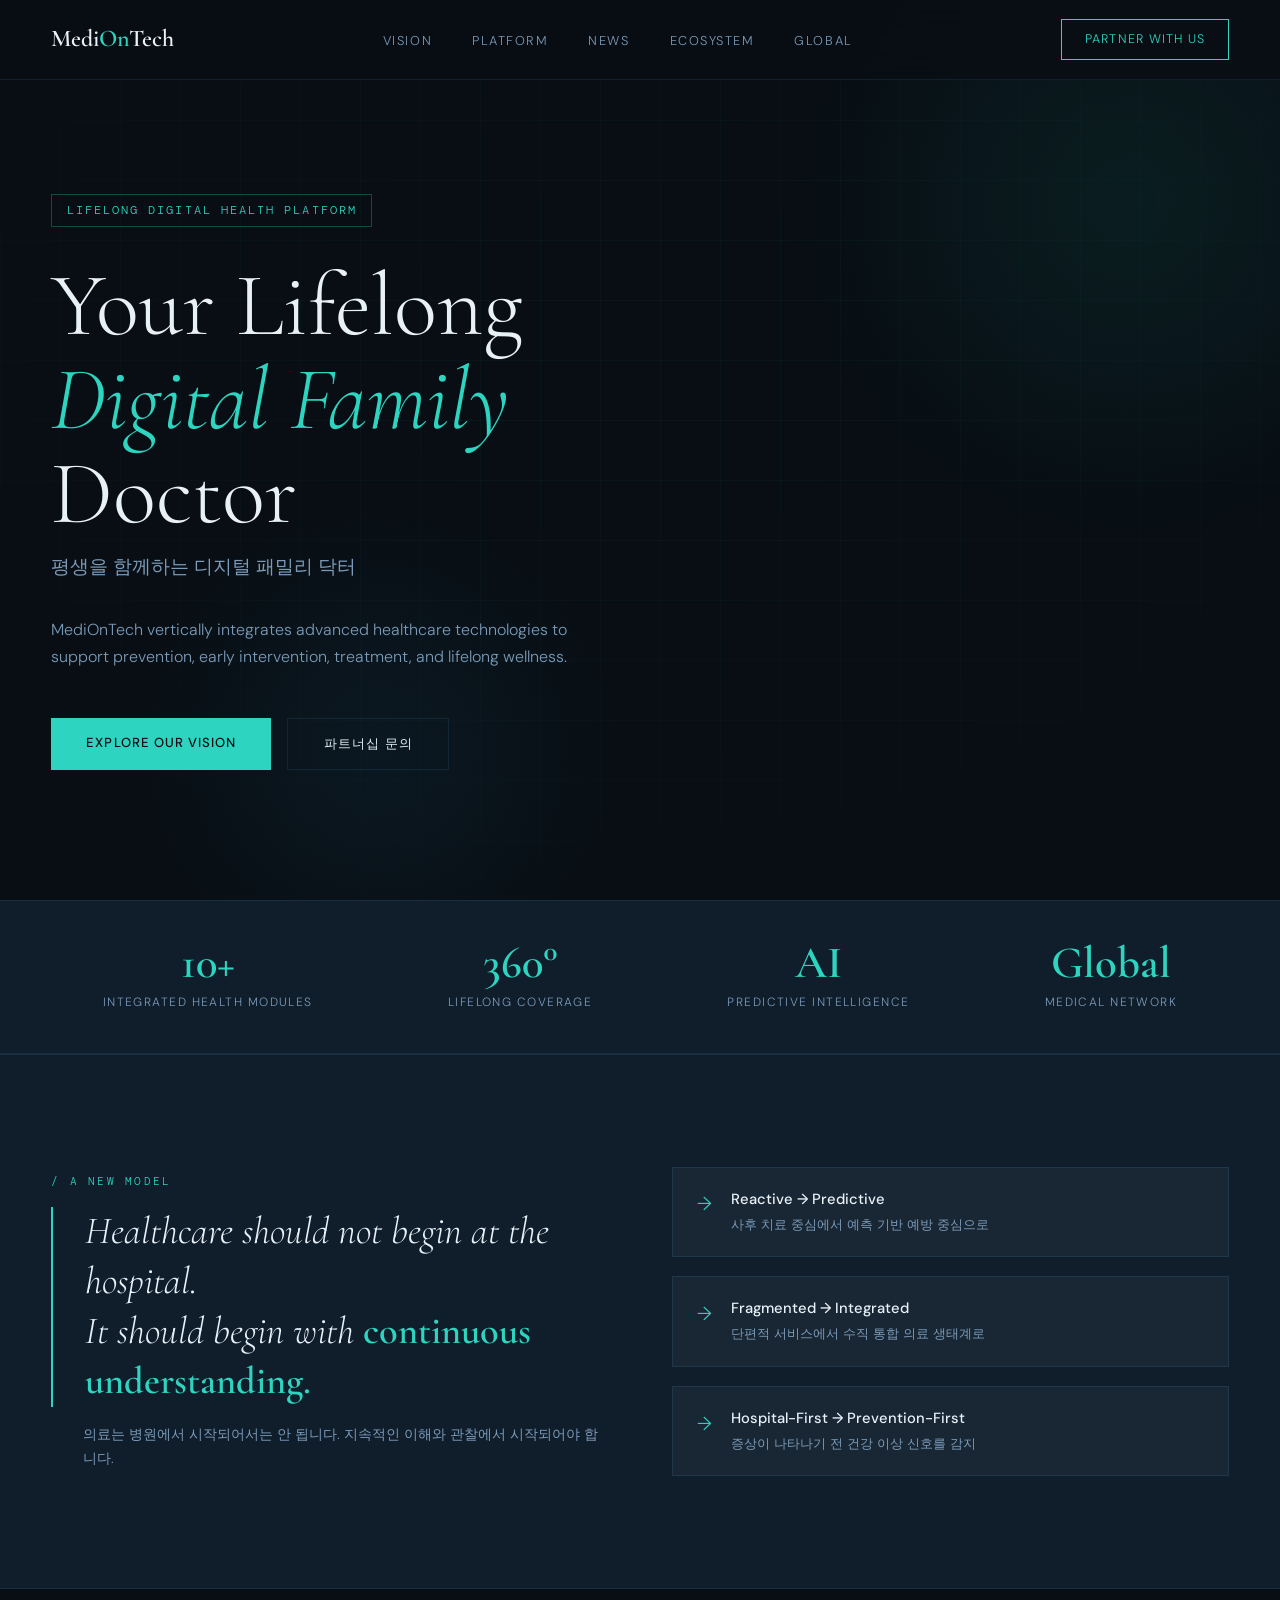
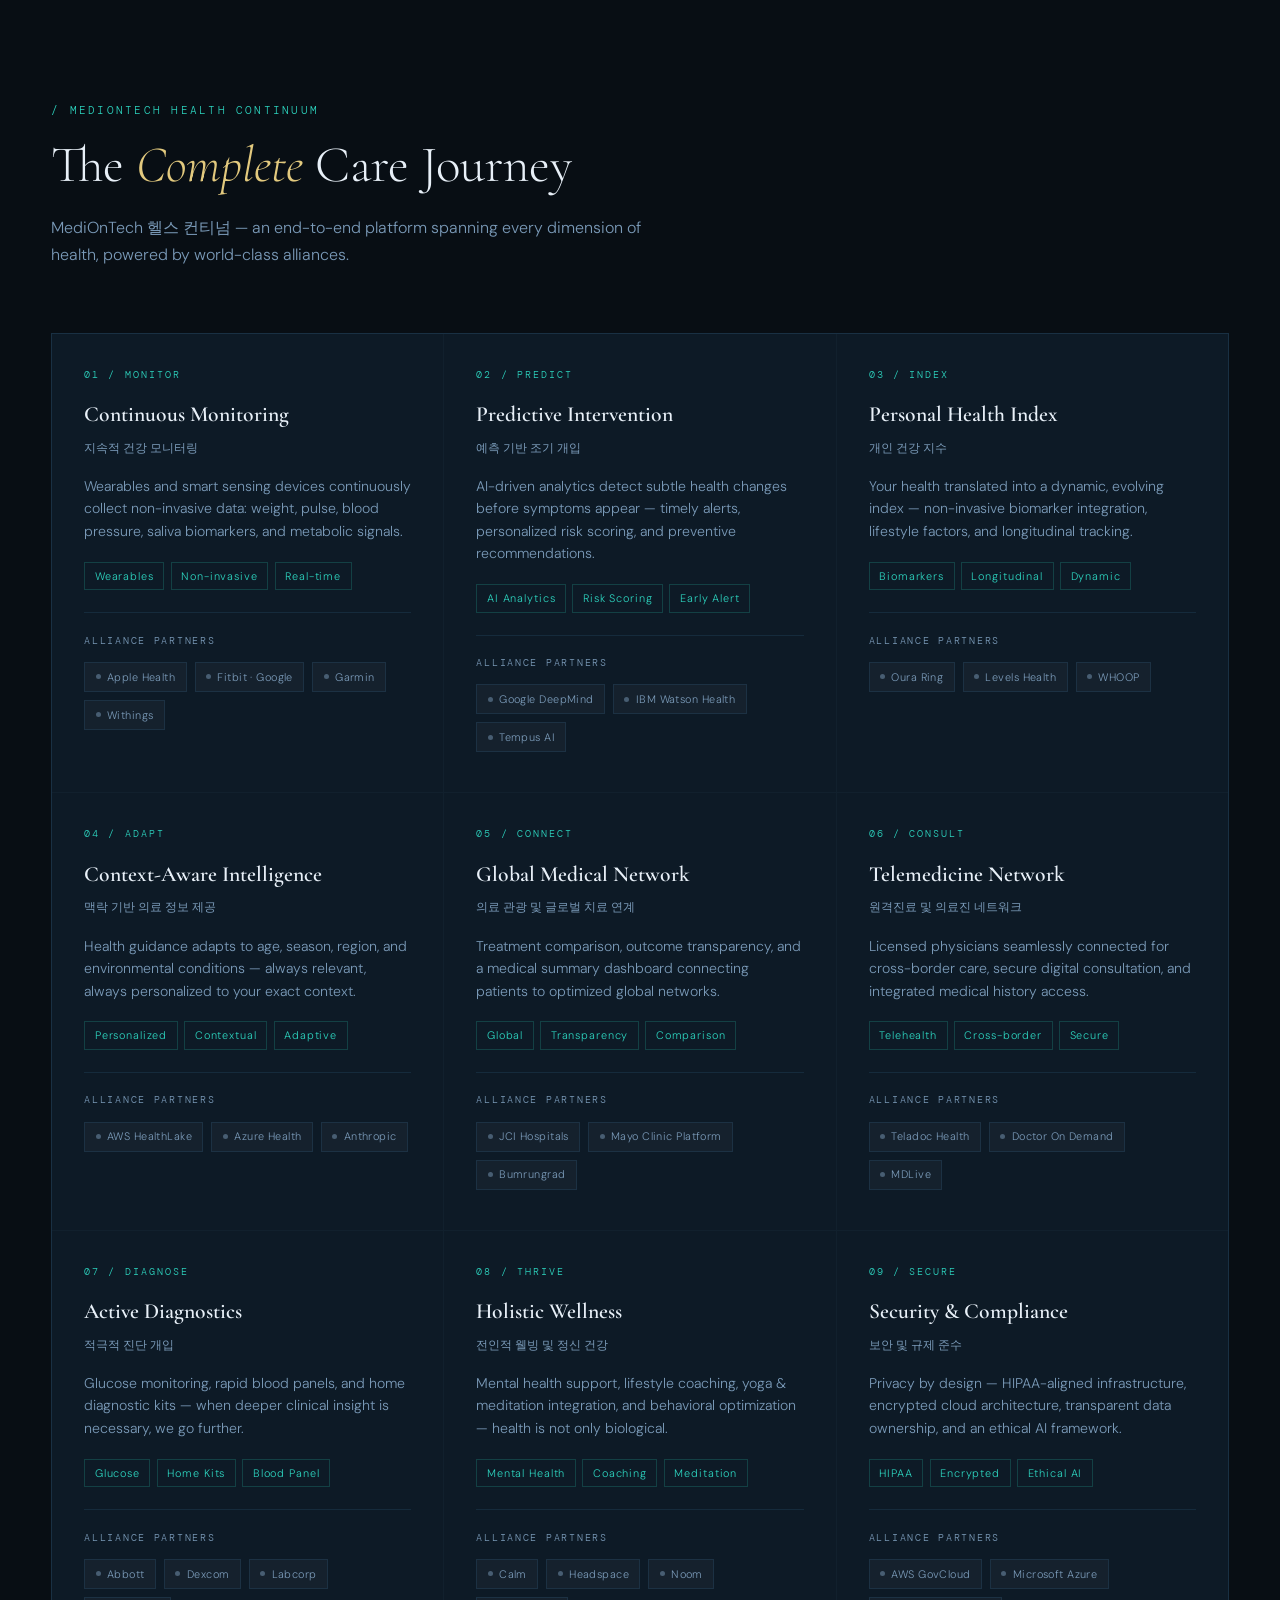
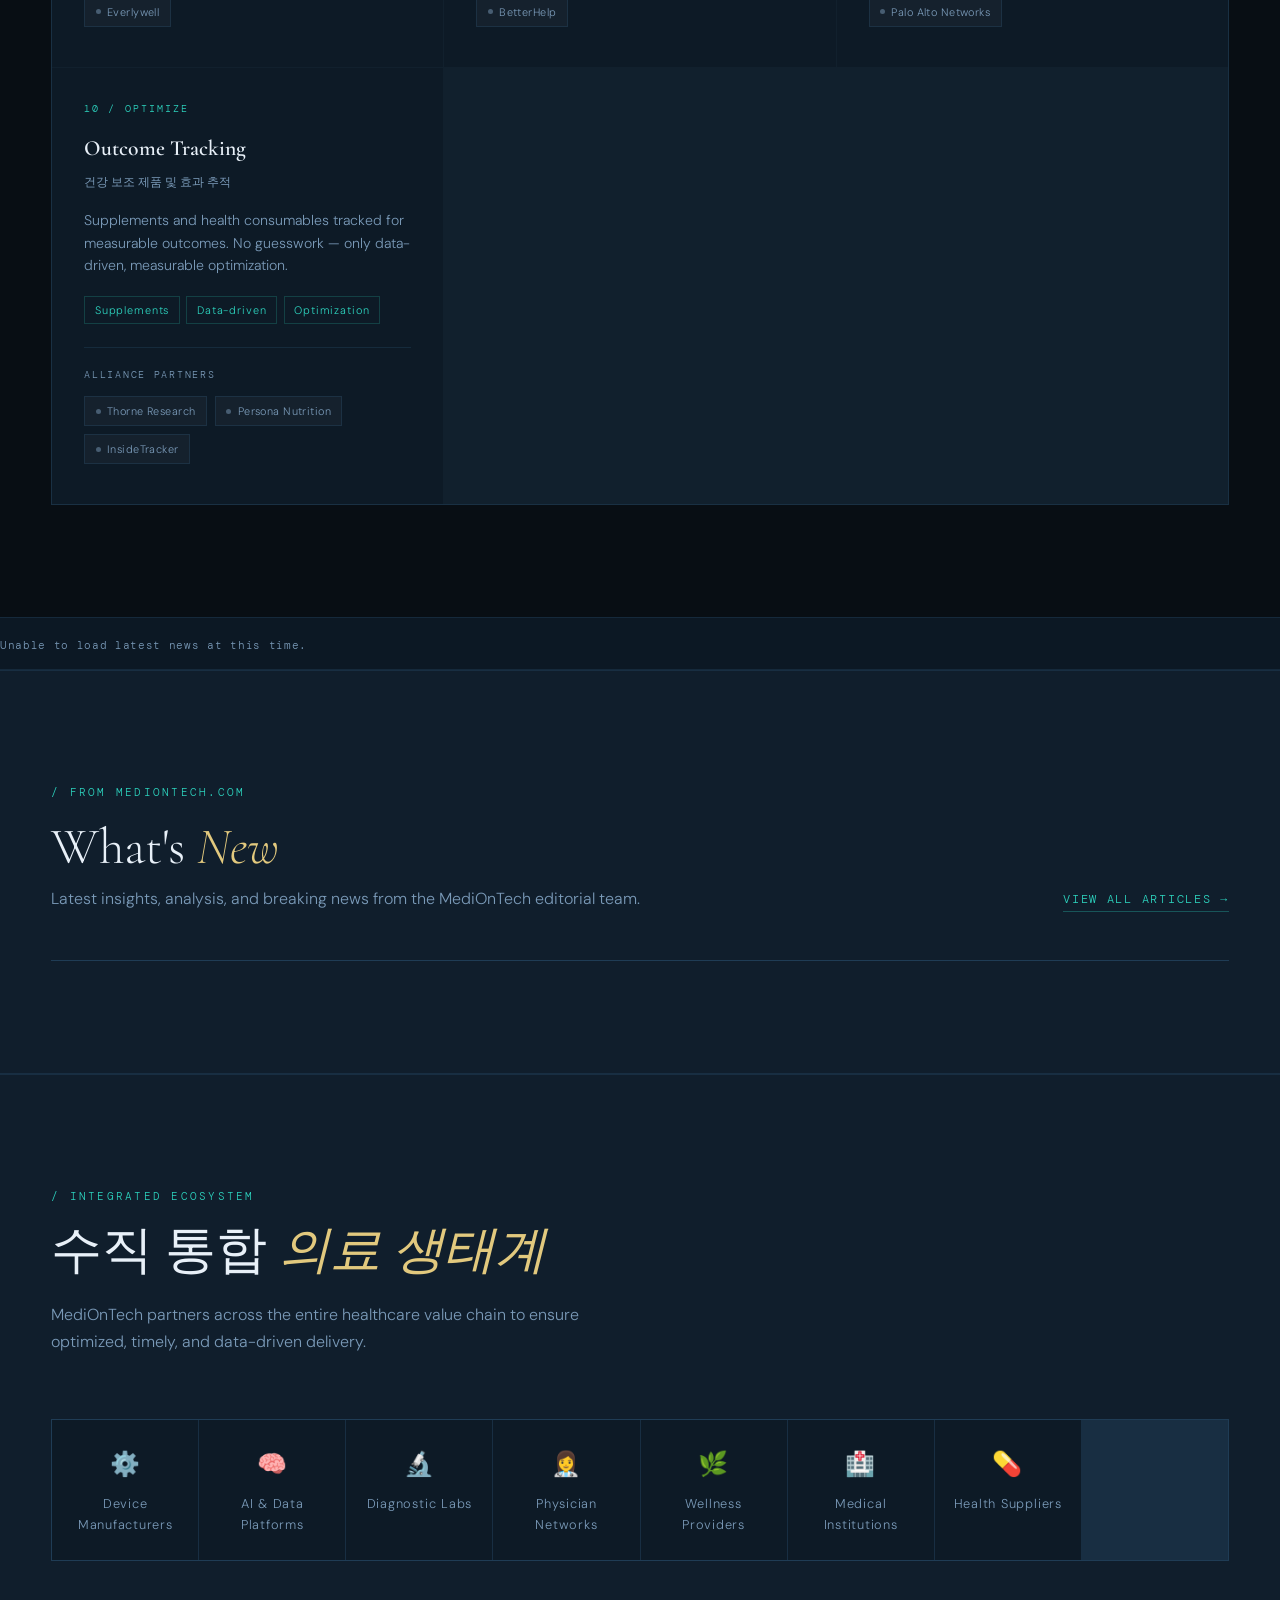
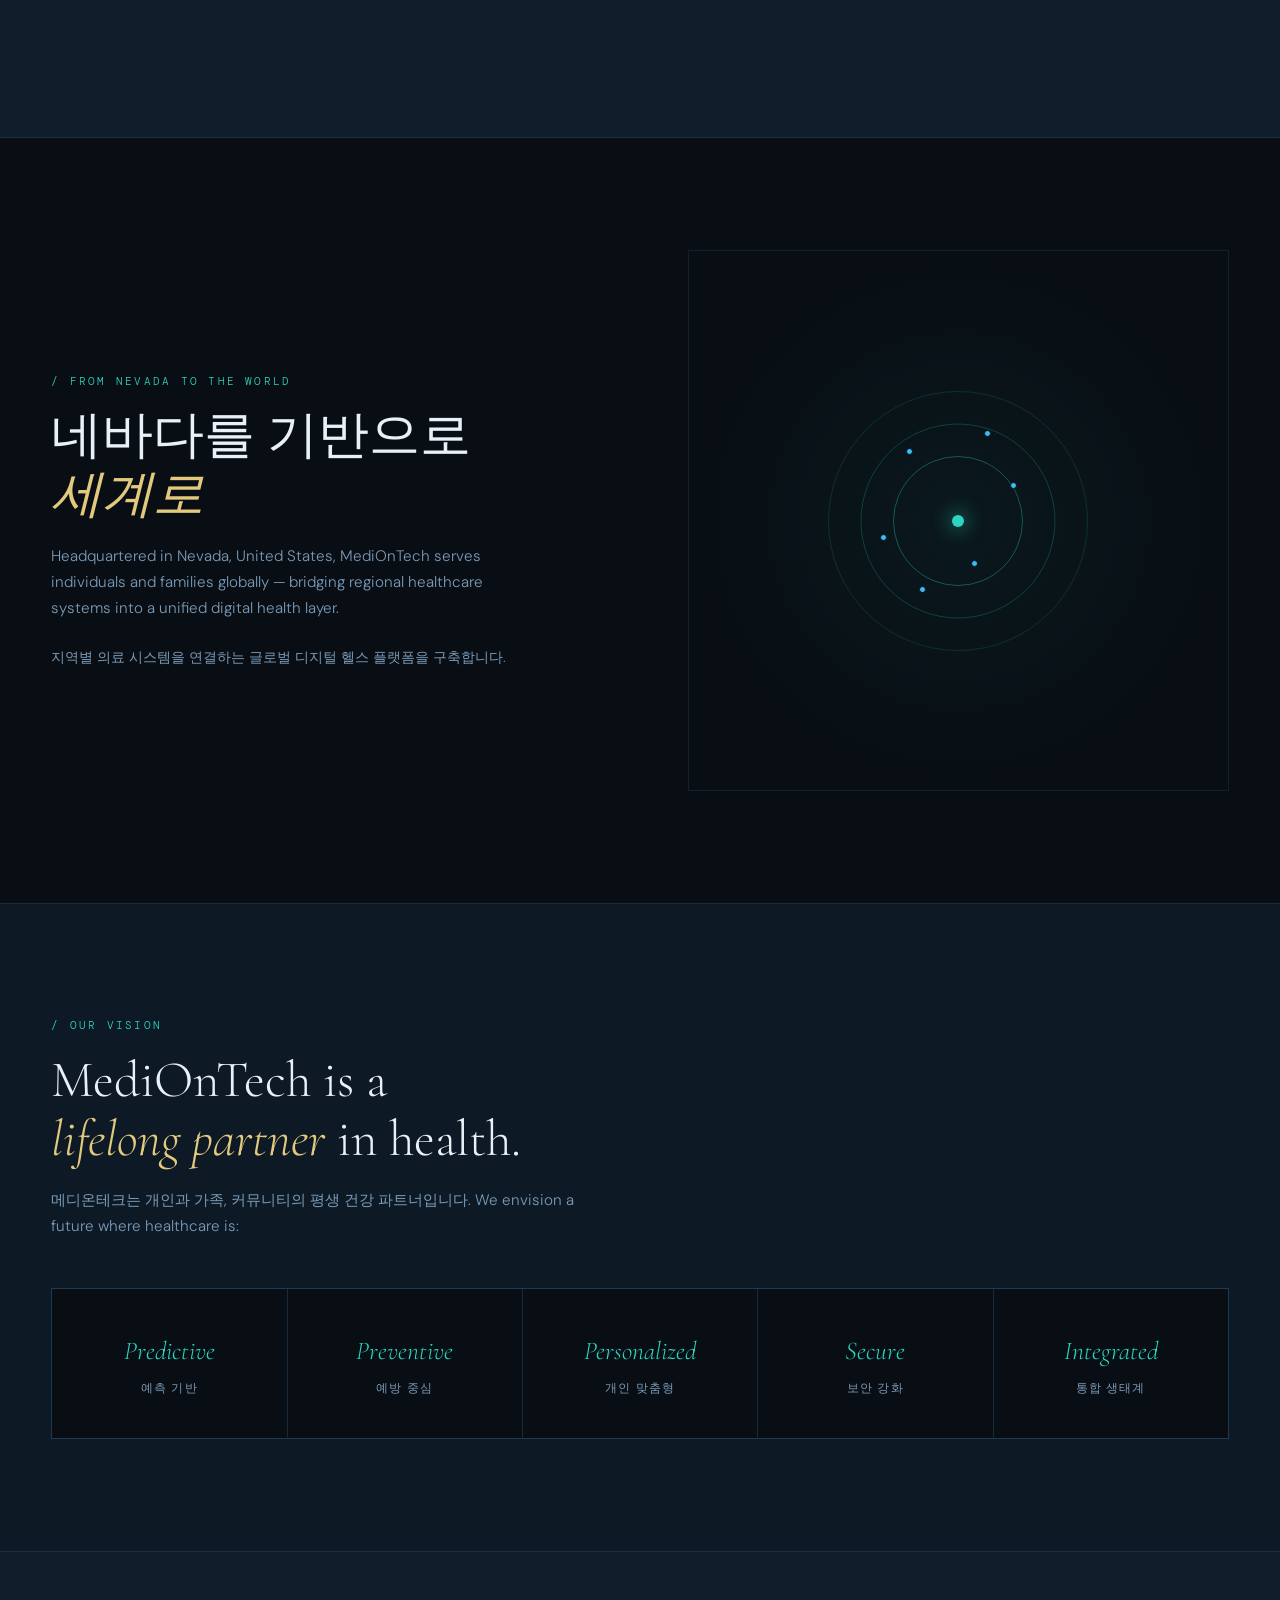
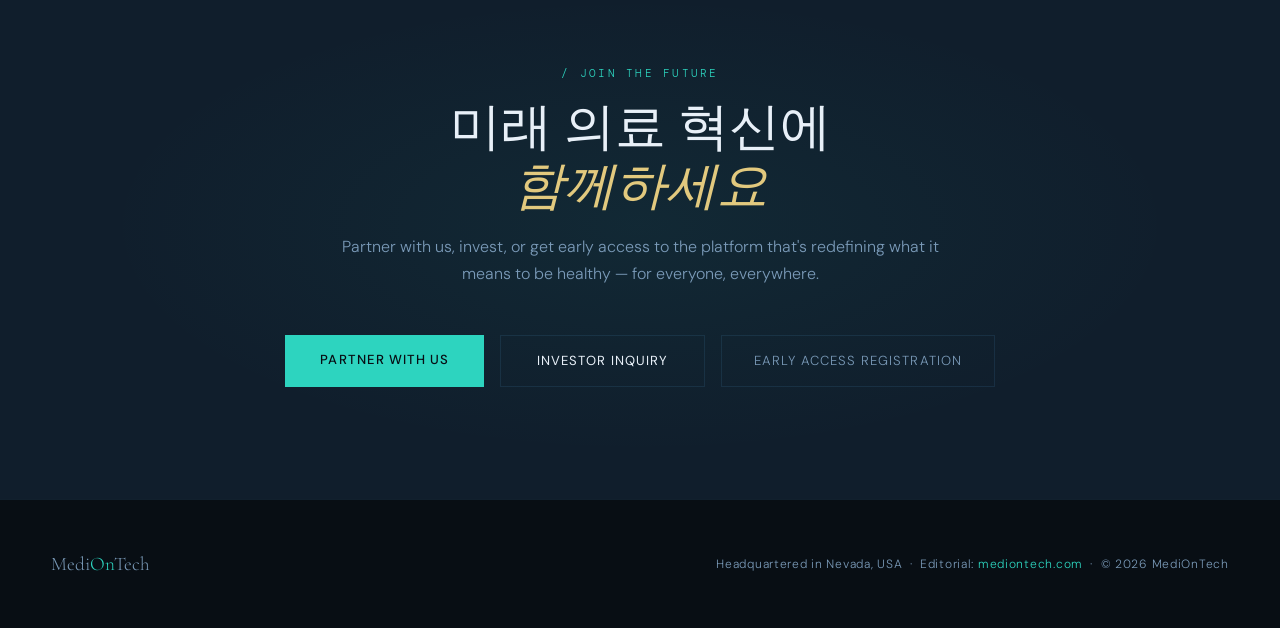
==== index.html @ 712d2a40 "I have updated index.html to dynamically fetch and display the latest content from your Bluedot-powe" ====
<!DOCTYPE html>
<html lang="en">
<head>
<meta charset="UTF-8">
<meta name="viewport" content="width=device-width, initial-scale=1.0">
<title>MediOnTech — Your Lifelong Digital Family Doctor</title>
<link rel="preconnect" href="https://fonts.googleapis.com">
<link href="https://fonts.googleapis.com/css2?family=Cormorant+Garamond:ital,wght@0,300;0,400;0,600;1,300;1,400&family=DM+Sans:wght@300;400;500&family=DM+Mono:wght@300;400&display=swap" rel="stylesheet">
<style>
  :root {
    --deep: #080e14;
    --ink: #0d1a26;
    --surface: #101e2c;
    --card: #132236;
    --border: rgba(80,160,220,0.12);
    --teal: #2dd4bf;
    --sky: #38bdf8;
    --gold: #e2c97e;
    --text: #e8f0f8;
    --muted: #7a9ab8;
    --faint: rgba(255,255,255,0.04);
  }

  *, *::before, *::after { box-sizing: border-box; margin: 0; padding: 0; }
  html { scroll-behavior: smooth; }
  body {
    background: var(--deep);
    color: var(--text);
    font-family: 'DM Sans', sans-serif;
    font-weight: 300;
    line-height: 1.7;
    overflow-x: hidden;
  }

  /* NAV */
  nav {
    position: fixed; top: 0; left: 0; right: 0; z-index: 100;
    display: flex; align-items: center; justify-content: space-between;
    padding: 1.2rem 4vw;
    background: rgba(8,14,20,0.88);
    backdrop-filter: blur(16px);
    border-bottom: 1px solid var(--border);
  }
  .nav-logo { font-family: 'Cormorant Garamond', serif; font-size: 1.5rem; font-weight: 600; color: var(--text); }
  .nav-logo span { color: var(--teal); }
  .nav-links { display: flex; gap: 2.5rem; list-style: none; }
  .nav-links a { font-size: 0.8rem; letter-spacing: 0.12em; text-transform: uppercase; color: var(--muted); text-decoration: none; transition: color 0.2s; }
  .nav-links a:hover { color: var(--text); }
  .nav-cta { padding: 0.55rem 1.4rem; background: transparent; border: 1px solid var(--teal); color: var(--teal); font-family: 'DM Sans', sans-serif; font-size: 0.78rem; letter-spacing: 0.1em; text-transform: uppercase; cursor: pointer; transition: all 0.25s; text-decoration: none; }
  .nav-cta:hover { background: var(--teal); color: var(--deep); }

  /* HERO */
  .hero { min-height: 100vh; display: flex; flex-direction: column; justify-content: center; align-items: flex-start; padding: 10rem 4vw 6rem; position: relative; overflow: hidden; }
  .hero::before { content: ''; position: absolute; inset: 0; background-image: linear-gradient(rgba(45,212,191,0.04) 1px, transparent 1px), linear-gradient(90deg, rgba(45,212,191,0.04) 1px, transparent 1px); background-size: 60px 60px; mask-image: radial-gradient(ellipse 80% 80% at 50% 40%, black 20%, transparent 100%); }
  .hero::after { content: ''; position: absolute; width: 700px; height: 700px; top: -150px; right: -200px; background: radial-gradient(circle, rgba(45,212,191,0.08) 0%, transparent 70%); pointer-events: none; }
  .hero-orb2 { position: absolute; width: 500px; height: 500px; bottom: -100px; left: 10%; background: radial-gradient(circle, rgba(56,189,248,0.06) 0%, transparent 70%); pointer-events: none; }
  .hero-tag { font-family: 'DM Mono', monospace; font-size: 0.72rem; letter-spacing: 0.18em; text-transform: uppercase; color: var(--teal); border: 1px solid rgba(45,212,191,0.3); padding: 0.35rem 0.9rem; margin-bottom: 2rem; opacity: 0; animation: fadeUp 0.8s 0.2s forwards; }
  .hero h1 { font-family: 'Cormorant Garamond', serif; font-size: clamp(3rem, 7vw, 7rem); font-weight: 300; line-height: 1.05; max-width: 14ch; margin-bottom: 0.6rem; opacity: 0; animation: fadeUp 0.9s 0.4s forwards; }
  .hero h1 em { font-style: italic; color: var(--teal); }
  .hero-kr { font-size: clamp(0.9rem, 1.5vw, 1.2rem); color: var(--muted); font-weight: 300; margin-bottom: 2rem; opacity: 0; animation: fadeUp 0.9s 0.55s forwards; }
  .hero-desc { max-width: 52ch; font-size: 1rem; color: var(--muted); margin-bottom: 3rem; opacity: 0; animation: fadeUp 0.9s 0.7s forwards; }
  .hero-btns { display: flex; gap: 1rem; flex-wrap: wrap; opacity: 0; animation: fadeUp 0.9s 0.85s forwards; }

  .btn-primary { padding: 0.85rem 2.2rem; background: var(--teal); color: var(--deep); font-family: 'DM Sans', sans-serif; font-size: 0.82rem; font-weight: 500; letter-spacing: 0.08em; text-transform: uppercase; border: none; cursor: pointer; text-decoration: none; transition: all 0.25s; position: relative; overflow: hidden; }
  .btn-primary::after { content: ''; position: absolute; inset: 0; background: rgba(255,255,255,0.15); transform: translateX(-100%); transition: transform 0.3s; }
  .btn-primary:hover::after { transform: translateX(0); }
  .btn-secondary { padding: 0.85rem 2.2rem; background: transparent; color: var(--text); font-family: 'DM Sans', sans-serif; font-size: 0.82rem; font-weight: 400; letter-spacing: 0.08em; text-transform: uppercase; border: 1px solid var(--border); cursor: pointer; text-decoration: none; transition: all 0.25s; }
  .btn-secondary:hover { border-color: var(--muted); }
  .btn-outline { padding: 0.85rem 2rem; background: transparent; color: var(--muted); font-family: 'DM Sans', sans-serif; font-size: 0.82rem; letter-spacing: 0.08em; text-transform: uppercase; border: 1px solid var(--border); cursor: pointer; text-decoration: none; transition: all 0.25s; }
  .btn-outline:hover { color: var(--text); border-color: var(--muted); }

  /* STATS */
  .stats-bar { background: var(--surface); border-top: 1px solid var(--border); border-bottom: 1px solid var(--border); padding: 2.5rem 4vw; display: flex; justify-content: space-around; flex-wrap: wrap; gap: 2rem; }
  .stat { text-align: center; }
  .stat-num { font-family: 'Cormorant Garamond', serif; font-size: 2.8rem; font-weight: 600; color: var(--teal); line-height: 1; }
  .stat-label { font-size: 0.75rem; letter-spacing: 0.12em; text-transform: uppercase; color: var(--muted); margin-top: 0.4rem; }

  /* SECTIONS */
  section { padding: 7rem 4vw; }
  .section-tag { font-family: 'DM Mono', monospace; font-size: 0.7rem; letter-spacing: 0.2em; text-transform: uppercase; color: var(--teal); margin-bottom: 1rem; }
  .section-title { font-family: 'Cormorant Garamond', serif; font-size: clamp(2rem, 4vw, 3.5rem); font-weight: 300; line-height: 1.15; margin-bottom: 1.2rem; }
  .section-title em { font-style: italic; color: var(--gold); }
  .section-sub { max-width: 55ch; color: var(--muted); font-size: 1rem; margin-bottom: 4rem; }

  /* PARADIGM */
  .paradigm { background: var(--surface); border-top: 1px solid var(--border); border-bottom: 1px solid var(--border); }
  .paradigm-grid { display: grid; grid-template-columns: 1fr 1fr; gap: 4rem; align-items: center; }
  .paradigm-quote { font-family: 'Cormorant Garamond', serif; font-size: clamp(1.6rem, 3vw, 2.4rem); font-weight: 300; line-height: 1.3; font-style: italic; border-left: 2px solid var(--teal); padding-left: 2rem; color: var(--text); }
  .paradigm-quote span { color: var(--teal); font-style: normal; font-weight: 600; }
  .paradigm-kr { font-size: 0.88rem; color: var(--muted); margin-top: 1rem; padding-left: 2rem; }
  .shift-list { list-style: none; display: flex; flex-direction: column; gap: 1.2rem; }
  .shift-item { display: flex; gap: 1.2rem; align-items: flex-start; padding: 1.2rem 1.5rem; background: var(--faint); border: 1px solid var(--border); }
  .shift-arrow { font-size: 1.2rem; color: var(--teal); margin-top: 0.1rem; flex-shrink: 0; }
  .shift-text { font-size: 0.92rem; }
  .shift-text strong { color: var(--text); font-weight: 500; display: block; }
  .shift-text span { color: var(--muted); font-size: 0.82rem; }

  /* CONTINUUM */
  .continuum-grid { display: grid; grid-template-columns: repeat(auto-fill, minmax(320px, 1fr)); gap: 1px; background: var(--border); border: 1px solid var(--border); }
  .cont-card { background: var(--ink); padding: 2rem 2rem 2.5rem; position: relative; overflow: hidden; transition: background 0.3s; }
  .cont-card:hover { background: var(--card); }
  .cont-card::before { content: ''; position: absolute; top: 0; left: 0; right: 0; height: 2px; background: linear-gradient(90deg, transparent, var(--teal), transparent); opacity: 0; transition: opacity 0.3s; }
  .cont-card:hover::before { opacity: 1; }
  .cont-num { font-family: 'DM Mono', monospace; font-size: 0.65rem; letter-spacing: 0.2em; color: var(--teal); margin-bottom: 0.8rem; }
  .cont-title { font-family: 'Cormorant Garamond', serif; font-size: 1.35rem; font-weight: 600; color: var(--text); margin-bottom: 0.3rem; }
  .cont-kr { font-size: 0.78rem; color: var(--muted); margin-bottom: 1rem; }
  .cont-desc { font-size: 0.88rem; color: var(--muted); line-height: 1.6; }
  .cont-tags { display: flex; flex-wrap: wrap; gap: 0.4rem; margin-top: 1.2rem; }
  .cont-tag { font-size: 0.68rem; letter-spacing: 0.08em; padding: 0.25rem 0.6rem; border: 1px solid rgba(45,212,191,0.2); color: var(--teal); }

  /* ALLIANCE BADGES */
  .cont-alliance { margin-top: 1.4rem; padding-top: 1.2rem; border-top: 1px solid var(--border); }
  .cont-alliance-label { font-family: 'DM Mono', monospace; font-size: 0.6rem; letter-spacing: 0.18em; text-transform: uppercase; color: var(--muted); margin-bottom: 0.8rem; }
  .alliance-logos { display: flex; flex-wrap: wrap; gap: 0.5rem; align-items: center; }
  .alliance-badge { display: inline-flex; align-items: center; gap: 0.4rem; padding: 0.3rem 0.65rem; background: rgba(255,255,255,0.03); border: 1px solid var(--border); font-size: 0.68rem; color: var(--muted); letter-spacing: 0.04em; transition: border-color 0.2s, color 0.2s; cursor: default; }
  .alliance-badge:hover { border-color: rgba(45,212,191,0.4); color: var(--teal); }
  .alliance-badge .dot { width: 5px; height: 5px; border-radius: 50%; background: currentColor; opacity: 0.5; flex-shrink: 0; }

  /* NEWS TICKER */
  .news-ticker { background: rgba(13,26,38,0.9); border-top: 1px solid var(--border); border-bottom: 1px solid var(--border); padding: 0.75rem 0; overflow: hidden; white-space: nowrap; }
  .ticker-inner { display: inline-flex; gap: 3rem; animation: tickerScroll 40s linear infinite; }
  .ticker-item { font-family: 'DM Mono', monospace; font-size: 0.7rem; letter-spacing: 0.06em; color: var(--muted); text-decoration: none; transition: color 0.2s; flex-shrink: 0; }
  .ticker-item:hover { color: var(--teal); }
  .ticker-sep { color: rgba(45,212,191,0.35); font-size: 0.6rem; }
  @keyframes tickerScroll { 0% { transform: translateX(0); } 100% { transform: translateX(-50%); } }

  /* NEWS SECTION */
  .news-section { background: var(--surface); border-top: 1px solid var(--border); border-bottom: 1px solid var(--border); }
  .news-header { display: flex; justify-content: space-between; align-items: flex-end; margin-bottom: 3rem; flex-wrap: wrap; gap: 1rem; }
  .news-view-all { font-family: 'DM Mono', monospace; font-size: 0.72rem; letter-spacing: 0.15em; text-transform: uppercase; color: var(--teal); text-decoration: none; border-bottom: 1px solid rgba(45,212,191,0.3); padding-bottom: 2px; white-space: nowrap; transition: border-color 0.2s; }
  .news-view-all:hover { border-color: var(--teal); }

  /* Featured */
  .news-featured { display: grid; grid-template-columns: 1fr 1fr; gap: 1px; background: var(--border); border: 1px solid var(--border); margin-bottom: 1px; }
  .news-featured-img { position: relative; overflow: hidden; aspect-ratio: 16/10; }
  .news-featured-img img { width: 100%; height: 100%; object-fit: cover; transition: transform 0.5s ease; display: block; }
  .news-featured:hover .news-featured-img img { transform: scale(1.03); }
  .news-featured-body { background: var(--ink); padding: 3rem; display: flex; flex-direction: column; justify-content: space-between; transition: background 0.3s; }
  .news-featured:hover .news-featured-body { background: var(--card); }
  .news-cat { font-family: 'DM Mono', monospace; font-size: 0.65rem; letter-spacing: 0.18em; text-transform: uppercase; color: var(--teal); margin-bottom: 1rem; }
  .news-featured-title { font-family: 'Cormorant Garamond', serif; font-size: clamp(1.4rem, 2.5vw, 2rem); font-weight: 400; line-height: 1.25; color: var(--text); margin-bottom: 1rem; text-decoration: none; display: block; transition: color 0.2s; }
  .news-featured-title:hover { color: var(--teal); }
  .news-featured-excerpt { font-size: 0.88rem; color: var(--muted); line-height: 1.65; margin-bottom: 2rem; flex: 1; }
  .news-meta { display: flex; gap: 1.2rem; align-items: center; font-family: 'DM Mono', monospace; font-size: 0.65rem; letter-spacing: 0.1em; color: var(--muted); }
  .news-meta-dot { width: 3px; height: 3px; border-radius: 50%; background: var(--muted); }

  /* Grid */
  .news-grid { display: grid; grid-template-columns: repeat(3, 1fr); gap: 1px; background: var(--border); border: 1px solid var(--border); border-top: none; }
  .news-card { background: var(--ink); text-decoration: none; display: flex; flex-direction: column; overflow: hidden; transition: background 0.3s; }
  .news-card:hover { background: var(--card); }
  .news-card-img { width: 100%; aspect-ratio: 16/9; overflow: hidden; }
  .news-card-img img { width: 100%; height: 100%; object-fit: cover; transition: transform 0.4s ease; display: block; }
  .news-card:hover .news-card-img img { transform: scale(1.04); }
  .news-card-body { padding: 1.5rem; flex: 1; display: flex; flex-direction: column; }
  .news-card-cat { font-family: 'DM Mono', monospace; font-size: 0.6rem; letter-spacing: 0.18em; text-transform: uppercase; color: var(--teal); margin-bottom: 0.6rem; }
  .news-card-title { font-family: 'Cormorant Garamond', serif; font-size: 1.1rem; font-weight: 400; line-height: 1.35; color: var(--text); margin-bottom: 0.8rem; flex: 1; }
  .news-card-date { font-family: 'DM Mono', monospace; font-size: 0.6rem; letter-spacing: 0.1em; color: var(--muted); margin-top: auto; }

  /* ECOSYSTEM */
  .ecosystem { background: var(--surface); border-top: 1px solid var(--border); border-bottom: 1px solid var(--border); }
  .eco-grid { display: grid; grid-template-columns: repeat(auto-fill, minmax(140px, 1fr)); gap: 1px; background: var(--border); border: 1px solid var(--border); margin-bottom: 4rem; }
  .eco-item { background: var(--ink); padding: 1.5rem 1rem; text-align: center; font-size: 0.8rem; color: var(--muted); letter-spacing: 0.06em; transition: all 0.25s; }
  .eco-item:hover { background: var(--card); color: var(--text); }
  .eco-icon { font-size: 1.5rem; margin-bottom: 0.5rem; display: block; }

  /* GLOBAL */
  .global-inner { display: grid; grid-template-columns: 1fr 1fr; gap: 6rem; align-items: center; }
  .global-visual { position: relative; aspect-ratio: 1; border: 1px solid var(--border); display: flex; align-items: center; justify-content: center; overflow: hidden; }
  .globe-rings { position: relative; width: 260px; height: 260px; }
  .ring { position: absolute; border-radius: 50%; border: 1px solid rgba(45,212,191,0.15); top: 50%; left: 50%; transform: translate(-50%, -50%); }
  .ring-1 { width: 100%; height: 100%; animation: pulse 3s ease-in-out infinite; }
  .ring-2 { width: 75%; height: 75%; animation: pulse 3s ease-in-out 0.5s infinite; border-color: rgba(45,212,191,0.22); }
  .ring-3 { width: 50%; height: 50%; animation: pulse 3s ease-in-out 1s infinite; border-color: rgba(45,212,191,0.35); }
  .globe-dot { position: absolute; top: 50%; left: 50%; transform: translate(-50%, -50%); width: 12px; height: 12px; border-radius: 50%; background: var(--teal); box-shadow: 0 0 20px var(--teal); }
  .globe-node { position: absolute; width: 7px; height: 7px; border-radius: 50%; background: var(--sky); border: 1px solid var(--deep); }
  .global-visual::before { content: ''; position: absolute; inset: 0; background: radial-gradient(circle at 50% 50%, rgba(45,212,191,0.05) 0%, transparent 70%); }

  /* VISION */
  .vision { background: var(--ink); border-top: 1px solid var(--border); }
  .vision-pillars { display: flex; gap: 1px; flex-wrap: wrap; background: var(--border); border: 1px solid var(--border); margin-top: 3rem; }
  .pillar { flex: 1; min-width: 140px; background: var(--deep); padding: 2.5rem 1.5rem; text-align: center; transition: background 0.3s; }
  .pillar:hover { background: var(--card); }
  .pillar-word { font-family: 'Cormorant Garamond', serif; font-size: 1.6rem; font-weight: 300; font-style: italic; color: var(--teal); display: block; margin-bottom: 0.4rem; }
  .pillar-kr { font-size: 0.72rem; color: var(--muted); letter-spacing: 0.1em; }

  /* CTA */
  .cta-section { text-align: center; background: var(--surface); border-top: 1px solid var(--border); position: relative; overflow: hidden; }
  .cta-section::before { content: ''; position: absolute; inset: 0; background: radial-gradient(ellipse 60% 60% at 50% 50%, rgba(45,212,191,0.06) 0%, transparent 70%); }
  .cta-section .section-title { margin: 0 auto 1rem; }
  .cta-section .section-sub { margin: 0 auto 3rem; }
  .cta-btns { display: flex; gap: 1rem; justify-content: center; flex-wrap: wrap; position: relative; }

  /* FOOTER */
  footer { padding: 3rem 4vw; border-top: 1px solid var(--border); display: flex; justify-content: space-between; align-items: center; flex-wrap: wrap; gap: 1rem; }
  .footer-logo { font-family: 'Cormorant Garamond', serif; font-size: 1.2rem; color: var(--muted); }
  .footer-logo span { color: var(--teal); }
  .footer-note { font-size: 0.75rem; color: var(--muted); letter-spacing: 0.06em; }

  /* ANIMATIONS */
  @keyframes fadeUp { from { opacity: 0; transform: translateY(24px); } to { opacity: 1; transform: translateY(0); } }
  @keyframes pulse { 0%, 100% { transform: translate(-50%, -50%) scale(1); opacity: 1; } 50% { transform: translate(-50%, -50%) scale(1.06); opacity: 0.6; } }
  .reveal { opacity: 0; transform: translateY(28px); transition: opacity 0.7s ease, transform 0.7s ease; }
  .reveal.visible { opacity: 1; transform: translateY(0); }

  /* RESPONSIVE */
  @media (max-width: 900px) {
    .nav-links { display: none; }
    .paradigm-grid, .global-inner, .news-featured { grid-template-columns: 1fr; }
    .news-grid { grid-template-columns: 1fr 1fr; }
  }
  @media (max-width: 600px) {
    .news-grid { grid-template-columns: 1fr; }
    .hero h1 { font-size: 2.8rem; }
  }
</style>
</head>
<body>

<!-- NAV -->
<nav>
  <div class="nav-logo">Medi<span>On</span>Tech</div>
  <ul class="nav-links">
    <li><a href="#paradigm">Vision</a></li>
    <li><a href="#continuum">Platform</a></li>
    <li><a href="#news">News</a></li>
    <li><a href="#ecosystem">Ecosystem</a></li>
    <li><a href="#global">Global</a></li>
  </ul>
  <a href="#cta" class="nav-cta">Partner With Us</a>
</nav>

<!-- HERO -->
<section class="hero">
  <div class="hero-orb2"></div>
  <div class="hero-tag">Lifelong Digital Health Platform</div>
  <h1>Your Lifelong<br><em>Digital Family</em><br>Doctor</h1>
  <p class="hero-kr">평생을 함께하는 디지털 패밀리 닥터</p>
  <p class="hero-desc">MediOnTech vertically integrates advanced healthcare technologies to support prevention, early intervention, treatment, and lifelong wellness.</p>
  <div class="hero-btns">
    <a href="#continuum" class="btn-primary">Explore Our Vision</a>
    <a href="#cta" class="btn-secondary">파트너십 문의</a>
  </div>
</section>

<!-- STATS -->
<div class="stats-bar">
  <div class="stat reveal"><div class="stat-num">10+</div><div class="stat-label">Integrated Health Modules</div></div>
  <div class="stat reveal"><div class="stat-num">360°</div><div class="stat-label">Lifelong Coverage</div></div>
  <div class="stat reveal"><div class="stat-num">AI</div><div class="stat-label">Predictive Intelligence</div></div>
  <div class="stat reveal"><div class="stat-num">Global</div><div class="stat-label">Medical Network</div></div>
</div>

<!-- PARADIGM -->
<section id="paradigm" class="paradigm">
  <div class="paradigm-grid">
    <div>
      <div class="section-tag">/ A New Model</div>
      <blockquote class="paradigm-quote">
        Healthcare should not begin at the hospital.<br>
        It should begin with <span>continuous understanding.</span>
      </blockquote>
      <p class="paradigm-kr">의료는 병원에서 시작되어서는 안 됩니다. 지속적인 이해와 관찰에서 시작되어야 합니다.</p>
    </div>
    <ul class="shift-list reveal">
      <li class="shift-item">
        <span class="shift-arrow">→</span>
        <div class="shift-text"><strong>Reactive → Predictive</strong><span>사후 치료 중심에서 예측 기반 예방 중심으로</span></div>
      </li>
      <li class="shift-item">
        <span class="shift-arrow">→</span>
        <div class="shift-text"><strong>Fragmented → Integrated</strong><span>단편적 서비스에서 수직 통합 의료 생태계로</span></div>
      </li>
      <li class="shift-item">
        <span class="shift-arrow">→</span>
        <div class="shift-text"><strong>Hospital-First → Prevention-First</strong><span>증상이 나타나기 전 건강 이상 신호를 감지</span></div>
      </li>
    </ul>
  </div>
</section>

<!-- CONTINUUM -->
<section id="continuum">
  <div class="section-tag">/ MediOnTech Health Continuum</div>
  <h2 class="section-title">The <em>Complete</em> Care Journey</h2>
  <p class="section-sub">MediOnTech 헬스 컨티넘 — an end-to-end platform spanning every dimension of health, powered by world-class alliances.</p>

  <div class="continuum-grid">

    <div class="cont-card reveal">
      <div class="cont-num">01 / MONITOR</div>
      <div class="cont-title">Continuous Monitoring</div>
      <div class="cont-kr">지속적 건강 모니터링</div>
      <div class="cont-desc">Wearables and smart sensing devices continuously collect non-invasive data: weight, pulse, blood pressure, saliva biomarkers, and metabolic signals.</div>
      <div class="cont-tags"><span class="cont-tag">Wearables</span><span class="cont-tag">Non-invasive</span><span class="cont-tag">Real-time</span></div>
      <div class="cont-alliance">
        <div class="cont-alliance-label">Alliance Partners</div>
        <div class="alliance-logos">
          <span class="alliance-badge"><span class="dot"></span>Apple Health</span>
          <span class="alliance-badge"><span class="dot"></span>Fitbit · Google</span>
          <span class="alliance-badge"><span class="dot"></span>Garmin</span>
          <span class="alliance-badge"><span class="dot"></span>Withings</span>
        </div>
      </div>
    </div>

    <div class="cont-card reveal">
      <div class="cont-num">02 / PREDICT</div>
      <div class="cont-title">Predictive Intervention</div>
      <div class="cont-kr">예측 기반 조기 개입</div>
      <div class="cont-desc">AI-driven analytics detect subtle health changes before symptoms appear — timely alerts, personalized risk scoring, and preventive recommendations.</div>
      <div class="cont-tags"><span class="cont-tag">AI Analytics</span><span class="cont-tag">Risk Scoring</span><span class="cont-tag">Early Alert</span></div>
      <div class="cont-alliance">
        <div class="cont-alliance-label">Alliance Partners</div>
        <div class="alliance-logos">
          <span class="alliance-badge"><span class="dot"></span>Google DeepMind</span>
          <span class="alliance-badge"><span class="dot"></span>IBM Watson Health</span>
          <span class="alliance-badge"><span class="dot"></span>Tempus AI</span>
        </div>
      </div>
    </div>

    <div class="cont-card reveal">
      <div class="cont-num">03 / INDEX</div>
      <div class="cont-title">Personal Health Index</div>
      <div class="cont-kr">개인 건강 지수</div>
      <div class="cont-desc">Your health translated into a dynamic, evolving index — non-invasive biomarker integration, lifestyle factors, and longitudinal tracking.</div>
      <div class="cont-tags"><span class="cont-tag">Biomarkers</span><span class="cont-tag">Longitudinal</span><span class="cont-tag">Dynamic</span></div>
      <div class="cont-alliance">
        <div class="cont-alliance-label">Alliance Partners</div>
        <div class="alliance-logos">
          <span class="alliance-badge"><span class="dot"></span>Oura Ring</span>
          <span class="alliance-badge"><span class="dot"></span>Levels Health</span>
          <span class="alliance-badge"><span class="dot"></span>WHOOP</span>
        </div>
      </div>
    </div>

    <div class="cont-card reveal">
      <div class="cont-num">04 / ADAPT</div>
      <div class="cont-title">Context-Aware Intelligence</div>
      <div class="cont-kr">맥락 기반 의료 정보 제공</div>
      <div class="cont-desc">Health guidance adapts to age, season, region, and environmental conditions — always relevant, always personalized to your exact context.</div>
      <div class="cont-tags"><span class="cont-tag">Personalized</span><span class="cont-tag">Contextual</span><span class="cont-tag">Adaptive</span></div>
      <div class="cont-alliance">
        <div class="cont-alliance-label">Alliance Partners</div>
        <div class="alliance-logos">
          <span class="alliance-badge"><span class="dot"></span>AWS HealthLake</span>
          <span class="alliance-badge"><span class="dot"></span>Azure Health</span>
          <span class="alliance-badge"><span class="dot"></span>Anthropic</span>
        </div>
      </div>
    </div>

    <div class="cont-card reveal">
      <div class="cont-num">05 / CONNECT</div>
      <div class="cont-title">Global Medical Network</div>
      <div class="cont-kr">의료 관광 및 글로벌 치료 연계</div>
      <div class="cont-desc">Treatment comparison, outcome transparency, and a medical summary dashboard connecting patients to optimized global networks.</div>
      <div class="cont-tags"><span class="cont-tag">Global</span><span class="cont-tag">Transparency</span><span class="cont-tag">Comparison</span></div>
      <div class="cont-alliance">
        <div class="cont-alliance-label">Alliance Partners</div>
        <div class="alliance-logos">
          <span class="alliance-badge"><span class="dot"></span>JCI Hospitals</span>
          <span class="alliance-badge"><span class="dot"></span>Mayo Clinic Platform</span>
          <span class="alliance-badge"><span class="dot"></span>Bumrungrad</span>
        </div>
      </div>
    </div>

    <div class="cont-card reveal">
      <div class="cont-num">06 / CONSULT</div>
      <div class="cont-title">Telemedicine Network</div>
      <div class="cont-kr">원격진료 및 의료진 네트워크</div>
      <div class="cont-desc">Licensed physicians seamlessly connected for cross-border care, secure digital consultation, and integrated medical history access.</div>
      <div class="cont-tags"><span class="cont-tag">Telehealth</span><span class="cont-tag">Cross-border</span><span class="cont-tag">Secure</span></div>
      <div class="cont-alliance">
        <div class="cont-alliance-label">Alliance Partners</div>
        <div class="alliance-logos">
          <span class="alliance-badge"><span class="dot"></span>Teladoc Health</span>
          <span class="alliance-badge"><span class="dot"></span>Doctor On Demand</span>
          <span class="alliance-badge"><span class="dot"></span>MDLive</span>
        </div>
      </div>
    </div>

    <div class="cont-card reveal">
      <div class="cont-num">07 / DIAGNOSE</div>
      <div class="cont-title">Active Diagnostics</div>
      <div class="cont-kr">적극적 진단 개입</div>
      <div class="cont-desc">Glucose monitoring, rapid blood panels, and home diagnostic kits — when deeper clinical insight is necessary, we go further.</div>
      <div class="cont-tags"><span class="cont-tag">Glucose</span><span class="cont-tag">Home Kits</span><span class="cont-tag">Blood Panel</span></div>
      <div class="cont-alliance">
        <div class="cont-alliance-label">Alliance Partners</div>
        <div class="alliance-logos">
          <span class="alliance-badge"><span class="dot"></span>Abbott</span>
          <span class="alliance-badge"><span class="dot"></span>Dexcom</span>
          <span class="alliance-badge"><span class="dot"></span>Labcorp</span>
          <span class="alliance-badge"><span class="dot"></span>Everlywell</span>
        </div>
      </div>
    </div>

    <div class="cont-card reveal">
      <div class="cont-num">08 / THRIVE</div>
      <div class="cont-title">Holistic Wellness</div>
      <div class="cont-kr">전인적 웰빙 및 정신 건강</div>
      <div class="cont-desc">Mental health support, lifestyle coaching, yoga & meditation integration, and behavioral optimization — health is not only biological.</div>
      <div class="cont-tags"><span class="cont-tag">Mental Health</span><span class="cont-tag">Coaching</span><span class="cont-tag">Meditation</span></div>
      <div class="cont-alliance">
        <div class="cont-alliance-label">Alliance Partners</div>
        <div class="alliance-logos">
          <span class="alliance-badge"><span class="dot"></span>Calm</span>
          <span class="alliance-badge"><span class="dot"></span>Headspace</span>
          <span class="alliance-badge"><span class="dot"></span>Noom</span>
          <span class="alliance-badge"><span class="dot"></span>BetterHelp</span>
        </div>
      </div>
    </div>

    <div class="cont-card reveal">
      <div class="cont-num">09 / SECURE</div>
      <div class="cont-title">Security & Compliance</div>
      <div class="cont-kr">보안 및 규제 준수</div>
      <div class="cont-desc">Privacy by design — HIPAA-aligned infrastructure, encrypted cloud architecture, transparent data ownership, and an ethical AI framework.</div>
      <div class="cont-tags"><span class="cont-tag">HIPAA</span><span class="cont-tag">Encrypted</span><span class="cont-tag">Ethical AI</span></div>
      <div class="cont-alliance">
        <div class="cont-alliance-label">Alliance Partners</div>
        <div class="alliance-logos">
          <span class="alliance-badge"><span class="dot"></span>AWS GovCloud</span>
          <span class="alliance-badge"><span class="dot"></span>Microsoft Azure</span>
          <span class="alliance-badge"><span class="dot"></span>Palo Alto Networks</span>
        </div>
      </div>
    </div>

    <div class="cont-card reveal">
      <div class="cont-num">10 / OPTIMIZE</div>
      <div class="cont-title">Outcome Tracking</div>
      <div class="cont-kr">건강 보조 제품 및 효과 추적</div>
      <div class="cont-desc">Supplements and health consumables tracked for measurable outcomes. No guesswork — only data-driven, measurable optimization.</div>
      <div class="cont-tags"><span class="cont-tag">Supplements</span><span class="cont-tag">Data-driven</span><span class="cont-tag">Optimization</span></div>
      <div class="cont-alliance">
        <div class="cont-alliance-label">Alliance Partners</div>
        <div class="alliance-logos">
          <span class="alliance-badge"><span class="dot"></span>Thorne Research</span>
          <span class="alliance-badge"><span class="dot"></span>Persona Nutrition</span>
          <span class="alliance-badge"><span class="dot"></span>InsideTracker</span>
        </div>
      </div>
    </div>

  </div>
</section>

<!-- NEWS TICKER -->
<div class="news-ticker">
  <div class="ticker-inner" id="ticker-content">
    <!-- Dynamic content will be injected here -->
    <span class="ticker-item">Loading latest news...</span>
  </div>
</div>

<!-- WHAT'S NEW -->
<section id="news" class="news-section">
  <div class="news-header">
    <div class="news-header-left">
      <div class="section-tag">/ From mediontech.com</div>
      <h2 class="section-title" style="margin-bottom:0.5rem;">What's <em>New</em></h2>
      <p class="section-sub" style="margin-bottom:0;">Latest insights, analysis, and breaking news from the MediOnTech editorial team.</p>
    </div>
    <a href="https://www.mediontech.com" target="_blank" class="news-view-all">View All Articles →</a>
  </div>

  <!-- Featured article -->
  <div id="featured-news-container">
    <!-- Dynamic featured article will be injected here -->
  </div>

  <!-- Grid articles -->
  <div class="news-grid reveal" id="news-grid-container">
    <!-- Dynamic grid articles will be injected here -->
  </div>
</section>

<!-- ECOSYSTEM -->
<section id="ecosystem" class="ecosystem">
  <div class="section-tag">/ Integrated Ecosystem</div>
  <h2 class="section-title reveal">수직 통합 <em>의료 생태계</em></h2>
  <p class="section-sub reveal">MediOnTech partners across the entire healthcare value chain to ensure optimized, timely, and data-driven delivery.</p>
  <div class="eco-grid reveal">
    <div class="eco-item"><span class="eco-icon">⚙️</span>Device Manufacturers</div>
    <div class="eco-item"><span class="eco-icon">🧠</span>AI & Data Platforms</div>
    <div class="eco-item"><span class="eco-icon">🔬</span>Diagnostic Labs</div>
    <div class="eco-item"><span class="eco-icon">👩‍⚕️</span>Physician Networks</div>
    <div class="eco-item"><span class="eco-icon">🌿</span>Wellness Providers</div>
    <div class="eco-item"><span class="eco-icon">🏥</span>Medical Institutions</div>
    <div class="eco-item"><span class="eco-icon">💊</span>Health Suppliers</div>
  </div>
</section>

<!-- GLOBAL -->
<section id="global">
  <div class="global-inner">
    <div>
      <div class="section-tag">/ From Nevada to the World</div>
      <h2 class="section-title reveal">네바다를 기반으로<br><em>세계로</em></h2>
      <p class="reveal" style="color:var(--muted);font-size:0.95rem;max-width:44ch;margin-bottom:1.5rem;">Headquartered in Nevada, United States, MediOnTech serves individuals and families globally — bridging regional healthcare systems into a unified digital health layer.</p>
      <p class="reveal" style="color:var(--muted);font-size:0.85rem;">지역별 의료 시스템을 연결하는 글로벌 디지털 헬스 플랫폼을 구축합니다.</p>
    </div>
    <div class="global-visual reveal">
      <div class="globe-rings">
        <div class="ring ring-1"></div>
        <div class="ring ring-2"></div>
        <div class="ring ring-3"></div>
        <div class="globe-dot"></div>
        <div class="globe-node" style="top:22%;left:30%;"></div>
        <div class="globe-node" style="top:35%;left:70%;"></div>
        <div class="globe-node" style="top:65%;left:55%;"></div>
        <div class="globe-node" style="top:55%;left:20%;"></div>
        <div class="globe-node" style="top:15%;left:60%;"></div>
        <div class="globe-node" style="top:75%;left:35%;"></div>
      </div>
    </div>
  </div>
</section>

<!-- VISION -->
<section class="vision" id="vision">
  <div class="section-tag">/ Our Vision</div>
  <h2 class="section-title reveal">MediOnTech is a<br><em>lifelong partner</em> in health.</h2>
  <p class="reveal" style="color:var(--muted);font-size:0.95rem;max-width:55ch;margin-bottom:1rem;">메디온테크는 개인과 가족, 커뮤니티의 평생 건강 파트너입니다. We envision a future where healthcare is:</p>
  <div class="vision-pillars reveal">
    <div class="pillar"><span class="pillar-word">Predictive</span><div class="pillar-kr">예측 기반</div></div>
    <div class="pillar"><span class="pillar-word">Preventive</span><div class="pillar-kr">예방 중심</div></div>
    <div class="pillar"><span class="pillar-word">Personalized</span><div class="pillar-kr">개인 맞춤형</div></div>
    <div class="pillar"><span class="pillar-word">Secure</span><div class="pillar-kr">보안 강화</div></div>
    <div class="pillar"><span class="pillar-word">Integrated</span><div class="pillar-kr">통합 생태계</div></div>
  </div>
</section>

<!-- CTA -->
<section id="cta" class="cta-section">
  <div class="section-tag" style="justify-content:center;display:flex;">/ Join The Future</div>
  <h2 class="section-title reveal">미래 의료 혁신에<br><em>함께하세요</em></h2>
  <p class="section-sub reveal">Partner with us, invest, or get early access to the platform that's redefining what it means to be healthy — for everyone, everywhere.</p>
  <div class="cta-btns reveal">
    <a href="#" class="btn-primary">Partner With Us</a>
    <a href="#" class="btn-secondary">Investor Inquiry</a>
    <a href="#" class="btn-outline">Early Access Registration</a>
  </div>
</section>

<!-- FOOTER -->
<footer>
  <div class="footer-logo">Medi<span>On</span>Tech</div>
  <div class="footer-note">Headquartered in Nevada, USA &nbsp;·&nbsp; Editorial: <a href="https://www.mediontech.com" target="_blank" style="color:var(--teal);text-decoration:none;">mediontech.com</a> &nbsp;·&nbsp; © 2026 MediOnTech</div>
</footer>

<script>
  // Intersection Observer for reveal animations
  const observerOptions = { threshold: 0.08 };
  const revealObserver = new IntersectionObserver(entries => {
    entries.forEach((entry, i) => {
      if (entry.isIntersecting) {
        setTimeout(() => entry.target.classList.add('visible'), i * 60);
        revealObserver.unobserve(entry.target);
      }
    });
  }, observerOptions);

  function initReveals() {
    document.querySelectorAll('.reveal:not(.visible)').forEach(el => revealObserver.observe(el));
  }

  // Initial call for static content
  initReveals();

  // Dynamic News Loading
  async function fetchNews() {
    const rssUrl = 'https://www.mediontech.com/rss/';
    const apiUrl = `https://api.rss2json.com/v1/api.json?rss_url=${encodeURIComponent(rssUrl)}`;

    try {
      const response = await fetch(apiUrl);
      const data = await response.json();

      if (data.status === 'ok') {
        renderNews(data.items);
      }
    } catch (error) {
      console.error('Error fetching news:', error);
      document.getElementById('ticker-content').innerHTML = '<span class="ticker-item">Unable to load latest news at this time.</span>';
    }
  }

  function renderNews(items) {
    if (!items || items.length === 0) return;

    // 1. Render Ticker
    const tickerContainer = document.getElementById('ticker-content');
    const tickerItems = items.slice(0, 10);
    const tickerHtml = tickerItems.map(item => `
      <a href="${item.link}" target="_blank" class="ticker-item">${item.title}</a>
      <span class="ticker-sep">◆</span>
    `).join('');
    tickerContainer.innerHTML = tickerHtml + tickerHtml;

    // 2. Render Featured
    const featured = items[0];
    const featuredContainer = document.getElementById('featured-news-container');
    
    const date = new Date(featured.pubDate);
    const dateStr = date.toLocaleDateString('en-US', { month: 'short', day: 'numeric', year: 'numeric' });
    const categories = featured.categories.length > 0 ? featured.categories.join(' · ') : 'Insights';
    const image = featured.enclosure?.link || featured.thumbnail || '';

    featuredContainer.innerHTML = `
      <div class="news-featured reveal">
        <div class="news-featured-img">
          <img src="${image}" alt="${featured.title}" loading="lazy">
        </div>
        <div class="news-featured-body">
          <div>
            <div class="news-cat">${categories} · ${dateStr}</div>
            <a href="${featured.link}" target="_blank" class="news-featured-title">${featured.title}</a>
            <p class="news-featured-excerpt">${featured.description}</p>
          </div>
          <div class="news-meta">
            <span>${featured.author || 'MediOnTech'}</span>
            <span class="news-meta-dot"></span>
            <span>Free</span>
          </div>
        </div>
      </div>
    `;

    // 3. Render Grid
    const gridContainer = document.getElementById('news-grid-container');
    gridContainer.innerHTML = '';
    
    const gridItems = items.slice(1, 7); // Show next 6 items
    gridItems.forEach(item => {
      const itemDate = new Date(item.pubDate);
      const itemDateStr = itemDate.toLocaleDateString('en-US', { month: 'short', day: 'numeric', year: 'numeric' });
      const itemCats = item.categories.length > 0 ? item.categories.join(' · ') : 'News';
      const itemImg = item.enclosure?.link || item.thumbnail || '';

      const cardHtml = `
        <a href="${item.link}" target="_blank" class="news-card reveal">
          <div class="news-card-img">
            <img src="${itemImg}" alt="${item.title}" loading="lazy">
          </div>
          <div class="news-card-body">
            <div class="news-card-cat">${itemCats}</div>
            <div class="news-card-title">${item.title}</div>
            <div class="news-card-date">${itemDateStr} · ${item.author || 'MediOnTech'}</div>
          </div>
        </a>
      `;
      gridContainer.insertAdjacentHTML('beforeend', cardHtml);
    });

    // Re-initialize reveals for dynamic content
    initReveals();
  }

  // Fetch news on load
  fetchNews();
</script>
</body>
</html>
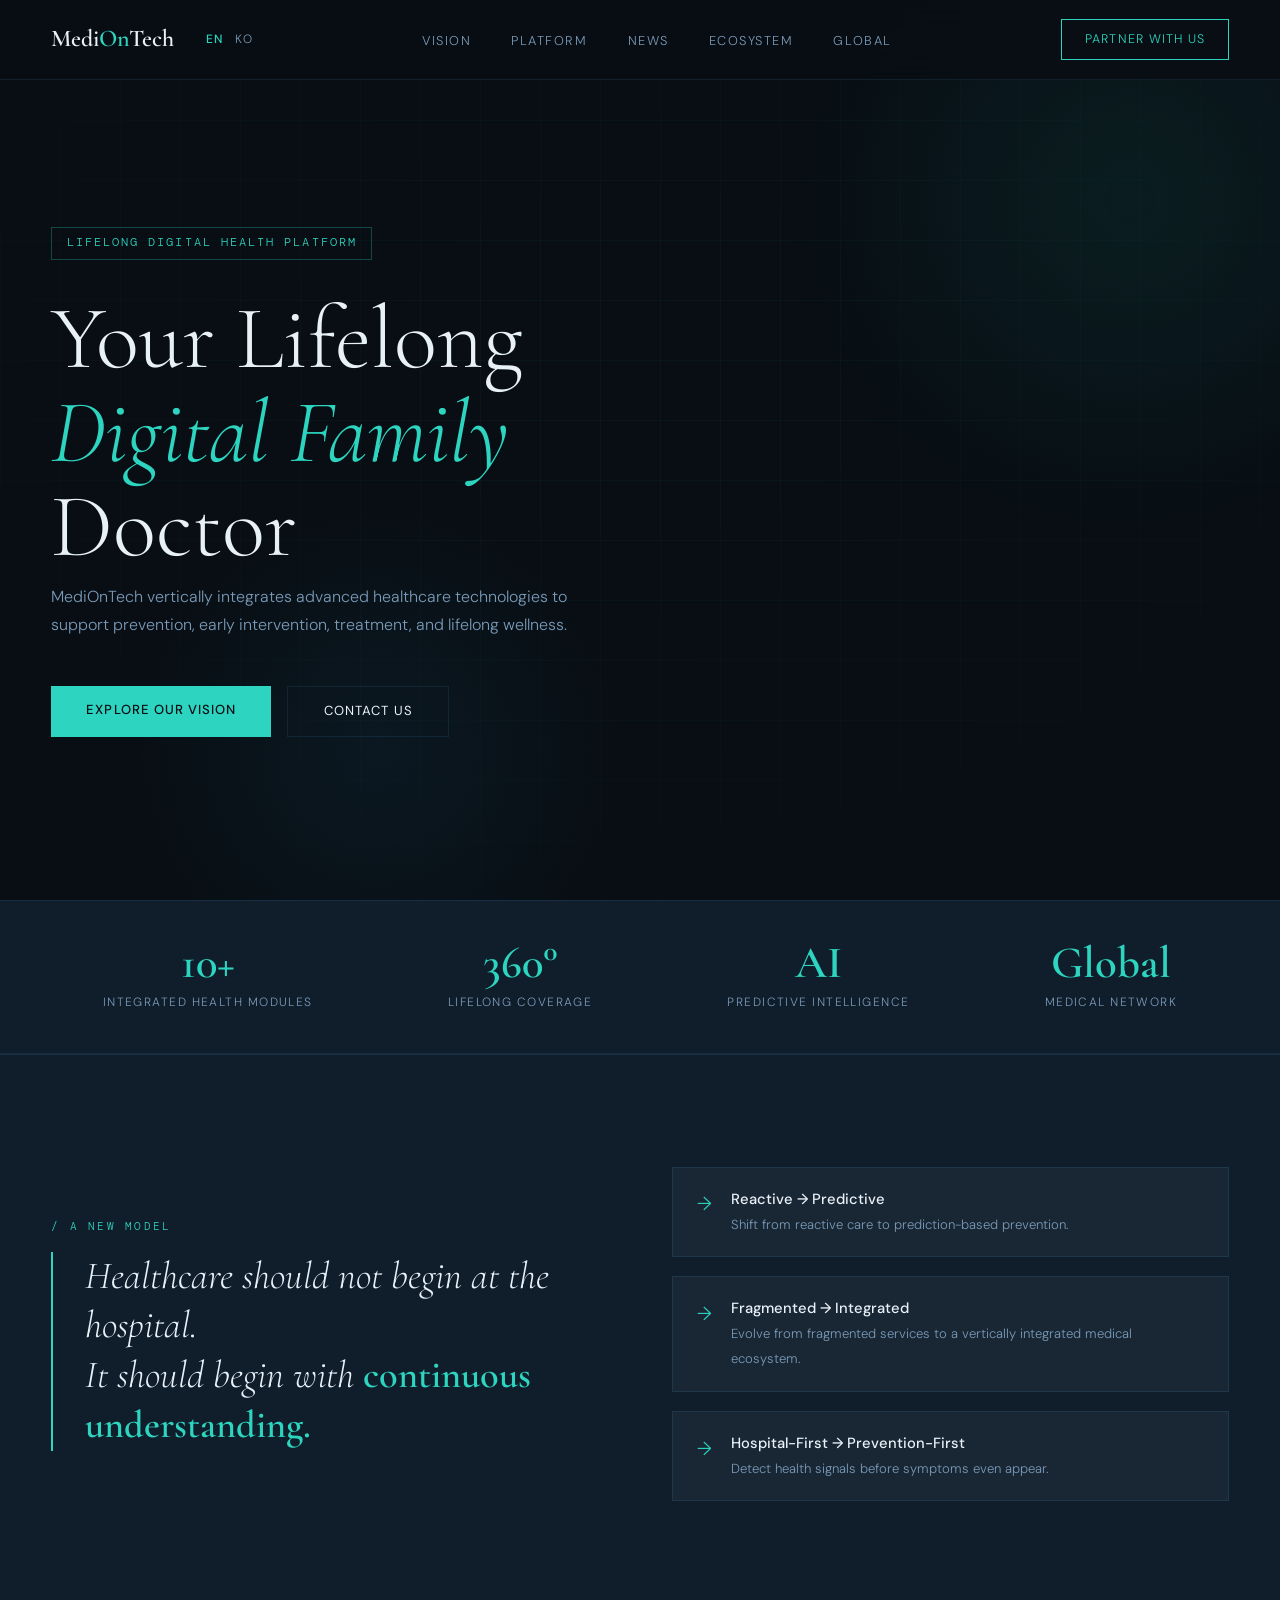
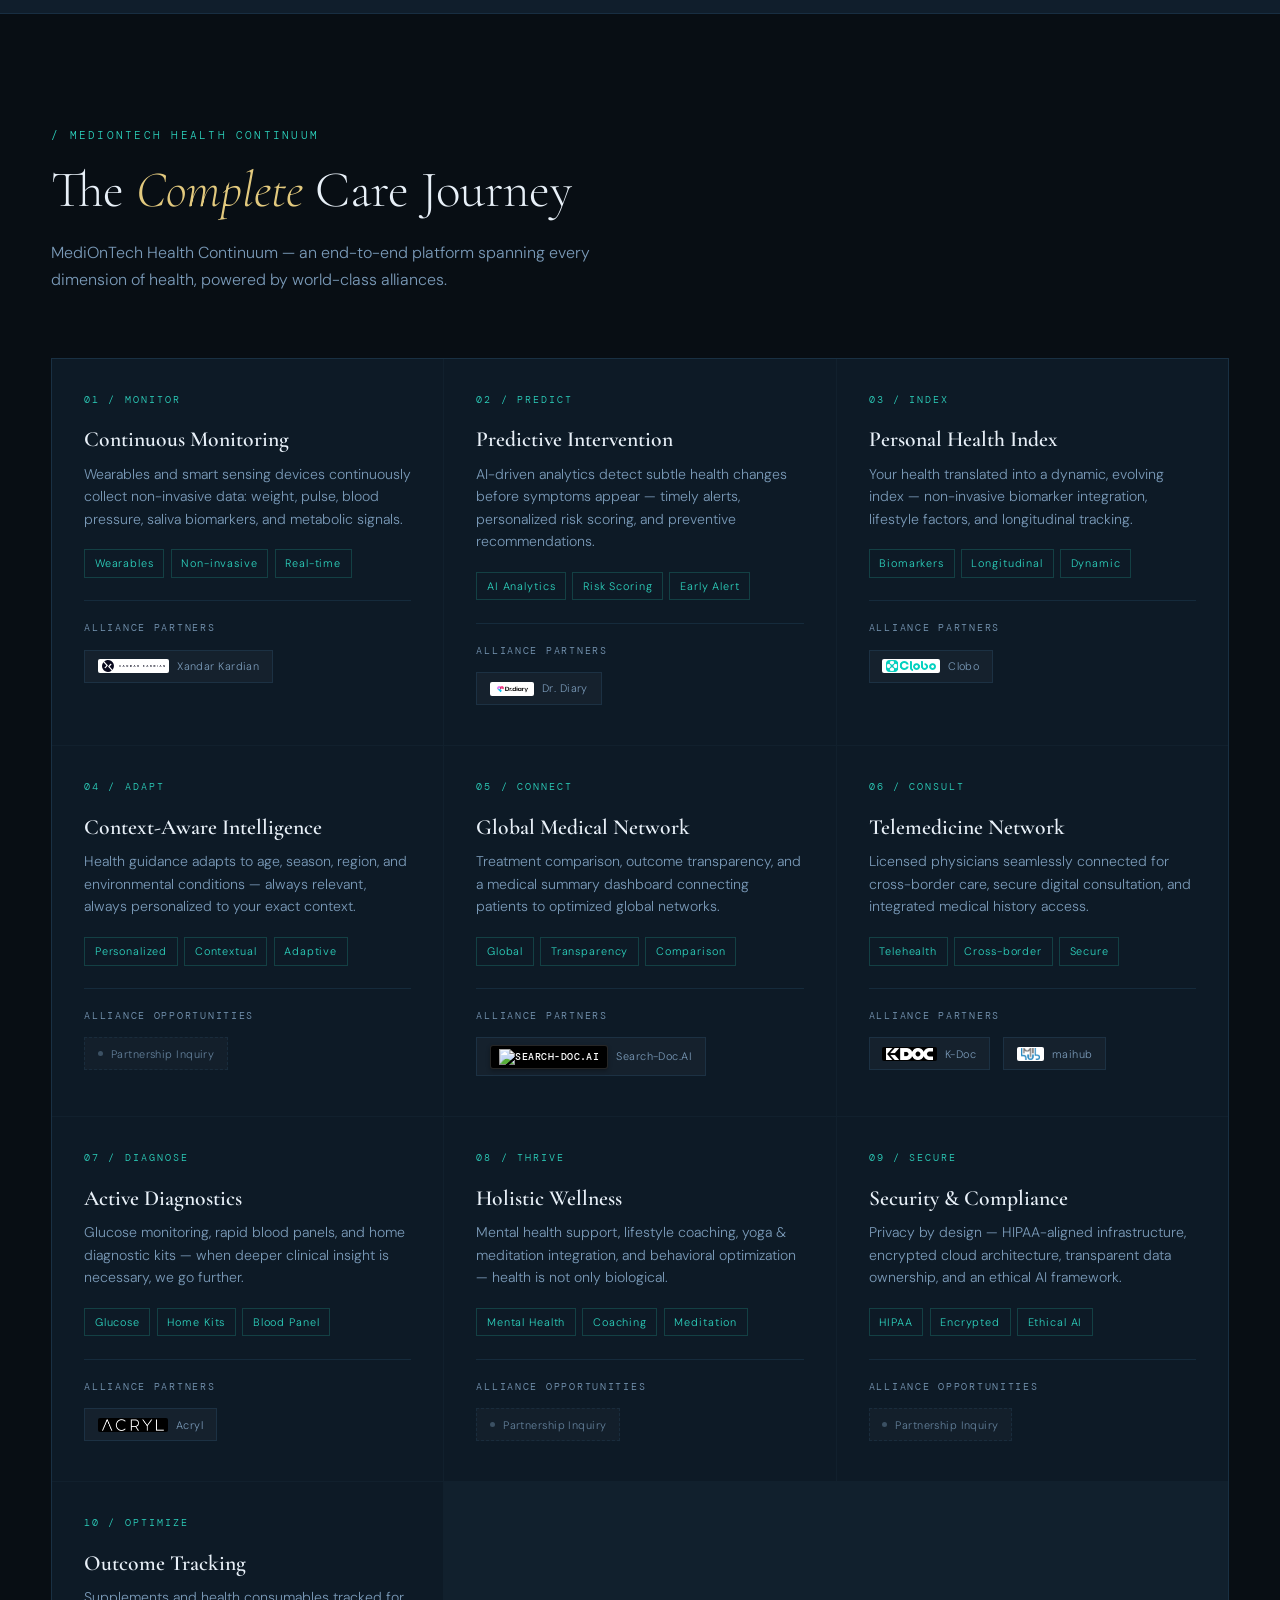
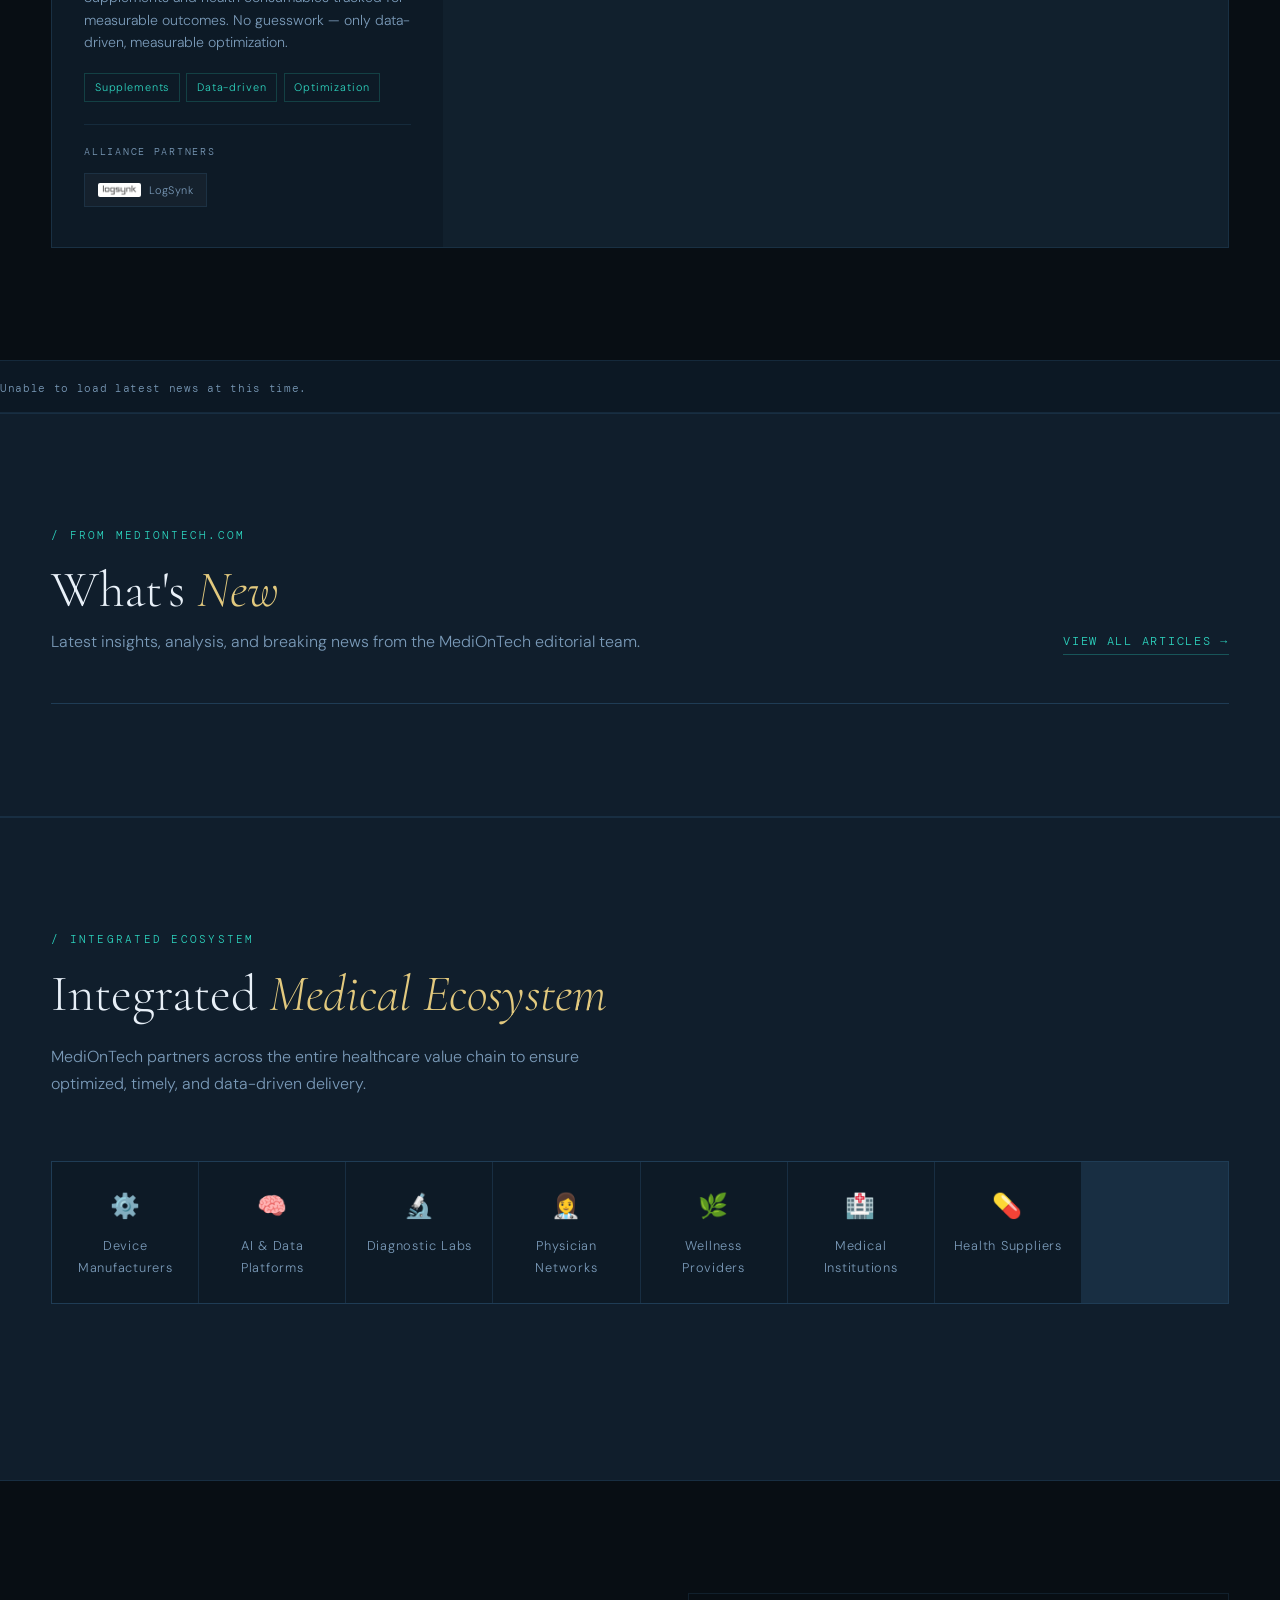
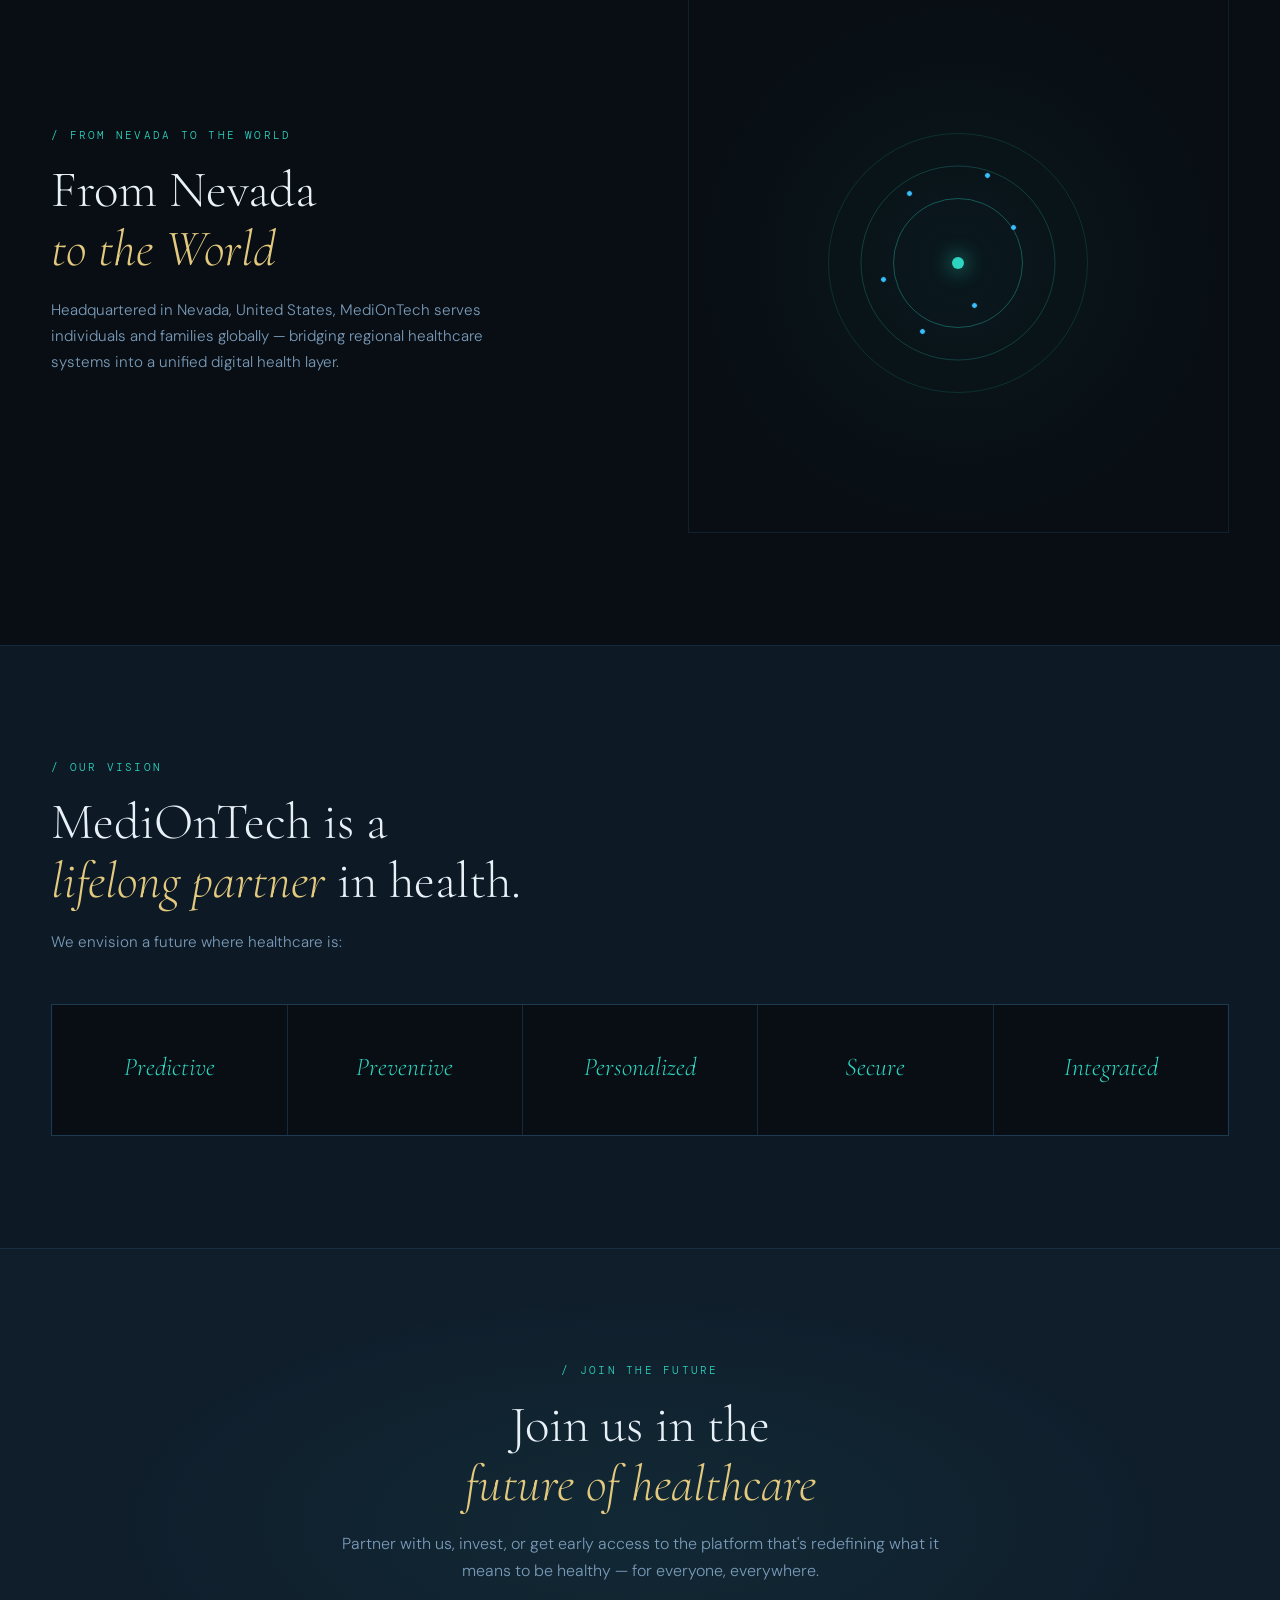
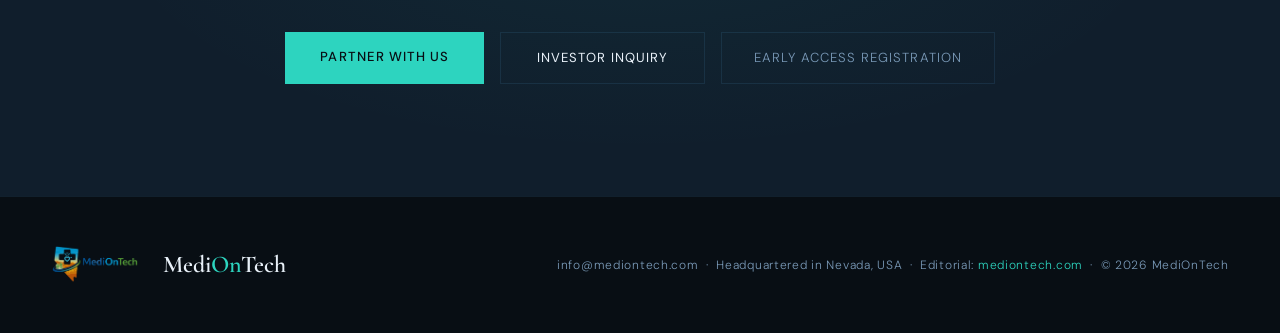
==== commit c4b781fd: "major changes for langes and look and feel" ====
--- a/index.html
+++ b/index.html
@@ -6,219 +6,19 @@
 <title>MediOnTech — Your Lifelong Digital Family Doctor</title>
 <link rel="preconnect" href="https://fonts.googleapis.com">
 <link href="https://fonts.googleapis.com/css2?family=Cormorant+Garamond:ital,wght@0,300;0,400;0,600;1,300;1,400&family=DM+Sans:wght@300;400;500&family=DM+Mono:wght@300;400&display=swap" rel="stylesheet">
-<style>
-  :root {
-    --deep: #080e14;
-    --ink: #0d1a26;
-    --surface: #101e2c;
-    --card: #132236;
-    --border: rgba(80,160,220,0.12);
-    --teal: #2dd4bf;
-    --sky: #38bdf8;
-    --gold: #e2c97e;
-    --text: #e8f0f8;
-    --muted: #7a9ab8;
-    --faint: rgba(255,255,255,0.04);
-  }
-
-  *, *::before, *::after { box-sizing: border-box; margin: 0; padding: 0; }
-  html { scroll-behavior: smooth; }
-  body {
-    background: var(--deep);
-    color: var(--text);
-    font-family: 'DM Sans', sans-serif;
-    font-weight: 300;
-    line-height: 1.7;
-    overflow-x: hidden;
-  }
-
-  /* NAV */
-  nav {
-    position: fixed; top: 0; left: 0; right: 0; z-index: 100;
-    display: flex; align-items: center; justify-content: space-between;
-    padding: 1.2rem 4vw;
-    background: rgba(8,14,20,0.88);
-    backdrop-filter: blur(16px);
-    border-bottom: 1px solid var(--border);
-  }
-  .nav-logo { font-family: 'Cormorant Garamond', serif; font-size: 1.5rem; font-weight: 600; color: var(--text); }
-  .nav-logo span { color: var(--teal); }
-  .nav-links { display: flex; gap: 2.5rem; list-style: none; }
-  .nav-links a { font-size: 0.8rem; letter-spacing: 0.12em; text-transform: uppercase; color: var(--muted); text-decoration: none; transition: color 0.2s; }
-  .nav-links a:hover { color: var(--text); }
-  .nav-cta { padding: 0.55rem 1.4rem; background: transparent; border: 1px solid var(--teal); color: var(--teal); font-family: 'DM Sans', sans-serif; font-size: 0.78rem; letter-spacing: 0.1em; text-transform: uppercase; cursor: pointer; transition: all 0.25s; text-decoration: none; }
-  .nav-cta:hover { background: var(--teal); color: var(--deep); }
-
-  /* HERO */
-  .hero { min-height: 100vh; display: flex; flex-direction: column; justify-content: center; align-items: flex-start; padding: 10rem 4vw 6rem; position: relative; overflow: hidden; }
-  .hero::before { content: ''; position: absolute; inset: 0; background-image: linear-gradient(rgba(45,212,191,0.04) 1px, transparent 1px), linear-gradient(90deg, rgba(45,212,191,0.04) 1px, transparent 1px); background-size: 60px 60px; mask-image: radial-gradient(ellipse 80% 80% at 50% 40%, black 20%, transparent 100%); }
-  .hero::after { content: ''; position: absolute; width: 700px; height: 700px; top: -150px; right: -200px; background: radial-gradient(circle, rgba(45,212,191,0.08) 0%, transparent 70%); pointer-events: none; }
-  .hero-orb2 { position: absolute; width: 500px; height: 500px; bottom: -100px; left: 10%; background: radial-gradient(circle, rgba(56,189,248,0.06) 0%, transparent 70%); pointer-events: none; }
-  .hero-tag { font-family: 'DM Mono', monospace; font-size: 0.72rem; letter-spacing: 0.18em; text-transform: uppercase; color: var(--teal); border: 1px solid rgba(45,212,191,0.3); padding: 0.35rem 0.9rem; margin-bottom: 2rem; opacity: 0; animation: fadeUp 0.8s 0.2s forwards; }
-  .hero h1 { font-family: 'Cormorant Garamond', serif; font-size: clamp(3rem, 7vw, 7rem); font-weight: 300; line-height: 1.05; max-width: 14ch; margin-bottom: 0.6rem; opacity: 0; animation: fadeUp 0.9s 0.4s forwards; }
-  .hero h1 em { font-style: italic; color: var(--teal); }
-  .hero-kr { font-size: clamp(0.9rem, 1.5vw, 1.2rem); color: var(--muted); font-weight: 300; margin-bottom: 2rem; opacity: 0; animation: fadeUp 0.9s 0.55s forwards; }
-  .hero-desc { max-width: 52ch; font-size: 1rem; color: var(--muted); margin-bottom: 3rem; opacity: 0; animation: fadeUp 0.9s 0.7s forwards; }
-  .hero-btns { display: flex; gap: 1rem; flex-wrap: wrap; opacity: 0; animation: fadeUp 0.9s 0.85s forwards; }
-
-  .btn-primary { padding: 0.85rem 2.2rem; background: var(--teal); color: var(--deep); font-family: 'DM Sans', sans-serif; font-size: 0.82rem; font-weight: 500; letter-spacing: 0.08em; text-transform: uppercase; border: none; cursor: pointer; text-decoration: none; transition: all 0.25s; position: relative; overflow: hidden; }
-  .btn-primary::after { content: ''; position: absolute; inset: 0; background: rgba(255,255,255,0.15); transform: translateX(-100%); transition: transform 0.3s; }
-  .btn-primary:hover::after { transform: translateX(0); }
-  .btn-secondary { padding: 0.85rem 2.2rem; background: transparent; color: var(--text); font-family: 'DM Sans', sans-serif; font-size: 0.82rem; font-weight: 400; letter-spacing: 0.08em; text-transform: uppercase; border: 1px solid var(--border); cursor: pointer; text-decoration: none; transition: all 0.25s; }
-  .btn-secondary:hover { border-color: var(--muted); }
-  .btn-outline { padding: 0.85rem 2rem; background: transparent; color: var(--muted); font-family: 'DM Sans', sans-serif; font-size: 0.82rem; letter-spacing: 0.08em; text-transform: uppercase; border: 1px solid var(--border); cursor: pointer; text-decoration: none; transition: all 0.25s; }
-  .btn-outline:hover { color: var(--text); border-color: var(--muted); }
-
-  /* STATS */
-  .stats-bar { background: var(--surface); border-top: 1px solid var(--border); border-bottom: 1px solid var(--border); padding: 2.5rem 4vw; display: flex; justify-content: space-around; flex-wrap: wrap; gap: 2rem; }
-  .stat { text-align: center; }
-  .stat-num { font-family: 'Cormorant Garamond', serif; font-size: 2.8rem; font-weight: 600; color: var(--teal); line-height: 1; }
-  .stat-label { font-size: 0.75rem; letter-spacing: 0.12em; text-transform: uppercase; color: var(--muted); margin-top: 0.4rem; }
-
-  /* SECTIONS */
-  section { padding: 7rem 4vw; }
-  .section-tag { font-family: 'DM Mono', monospace; font-size: 0.7rem; letter-spacing: 0.2em; text-transform: uppercase; color: var(--teal); margin-bottom: 1rem; }
-  .section-title { font-family: 'Cormorant Garamond', serif; font-size: clamp(2rem, 4vw, 3.5rem); font-weight: 300; line-height: 1.15; margin-bottom: 1.2rem; }
-  .section-title em { font-style: italic; color: var(--gold); }
-  .section-sub { max-width: 55ch; color: var(--muted); font-size: 1rem; margin-bottom: 4rem; }
-
-  /* PARADIGM */
-  .paradigm { background: var(--surface); border-top: 1px solid var(--border); border-bottom: 1px solid var(--border); }
-  .paradigm-grid { display: grid; grid-template-columns: 1fr 1fr; gap: 4rem; align-items: center; }
-  .paradigm-quote { font-family: 'Cormorant Garamond', serif; font-size: clamp(1.6rem, 3vw, 2.4rem); font-weight: 300; line-height: 1.3; font-style: italic; border-left: 2px solid var(--teal); padding-left: 2rem; color: var(--text); }
-  .paradigm-quote span { color: var(--teal); font-style: normal; font-weight: 600; }
-  .paradigm-kr { font-size: 0.88rem; color: var(--muted); margin-top: 1rem; padding-left: 2rem; }
-  .shift-list { list-style: none; display: flex; flex-direction: column; gap: 1.2rem; }
-  .shift-item { display: flex; gap: 1.2rem; align-items: flex-start; padding: 1.2rem 1.5rem; background: var(--faint); border: 1px solid var(--border); }
-  .shift-arrow { font-size: 1.2rem; color: var(--teal); margin-top: 0.1rem; flex-shrink: 0; }
-  .shift-text { font-size: 0.92rem; }
-  .shift-text strong { color: var(--text); font-weight: 500; display: block; }
-  .shift-text span { color: var(--muted); font-size: 0.82rem; }
-
-  /* CONTINUUM */
-  .continuum-grid { display: grid; grid-template-columns: repeat(auto-fill, minmax(320px, 1fr)); gap: 1px; background: var(--border); border: 1px solid var(--border); }
-  .cont-card { background: var(--ink); padding: 2rem 2rem 2.5rem; position: relative; overflow: hidden; transition: background 0.3s; }
-  .cont-card:hover { background: var(--card); }
-  .cont-card::before { content: ''; position: absolute; top: 0; left: 0; right: 0; height: 2px; background: linear-gradient(90deg, transparent, var(--teal), transparent); opacity: 0; transition: opacity 0.3s; }
-  .cont-card:hover::before { opacity: 1; }
-  .cont-num { font-family: 'DM Mono', monospace; font-size: 0.65rem; letter-spacing: 0.2em; color: var(--teal); margin-bottom: 0.8rem; }
-  .cont-title { font-family: 'Cormorant Garamond', serif; font-size: 1.35rem; font-weight: 600; color: var(--text); margin-bottom: 0.3rem; }
-  .cont-kr { font-size: 0.78rem; color: var(--muted); margin-bottom: 1rem; }
-  .cont-desc { font-size: 0.88rem; color: var(--muted); line-height: 1.6; }
-  .cont-tags { display: flex; flex-wrap: wrap; gap: 0.4rem; margin-top: 1.2rem; }
-  .cont-tag { font-size: 0.68rem; letter-spacing: 0.08em; padding: 0.25rem 0.6rem; border: 1px solid rgba(45,212,191,0.2); color: var(--teal); }
-
-  /* ALLIANCE BADGES */
-  .cont-alliance { margin-top: 1.4rem; padding-top: 1.2rem; border-top: 1px solid var(--border); }
-  .cont-alliance-label { font-family: 'DM Mono', monospace; font-size: 0.6rem; letter-spacing: 0.18em; text-transform: uppercase; color: var(--muted); margin-bottom: 0.8rem; }
-  .alliance-logos { display: flex; flex-wrap: wrap; gap: 0.5rem; align-items: center; }
-  .alliance-badge { display: inline-flex; align-items: center; gap: 0.4rem; padding: 0.3rem 0.65rem; background: rgba(255,255,255,0.03); border: 1px solid var(--border); font-size: 0.68rem; color: var(--muted); letter-spacing: 0.04em; transition: border-color 0.2s, color 0.2s; cursor: default; }
-  .alliance-badge:hover { border-color: rgba(45,212,191,0.4); color: var(--teal); }
-  .alliance-badge .dot { width: 5px; height: 5px; border-radius: 50%; background: currentColor; opacity: 0.5; flex-shrink: 0; }
-
-  /* NEWS TICKER */
-  .news-ticker { background: rgba(13,26,38,0.9); border-top: 1px solid var(--border); border-bottom: 1px solid var(--border); padding: 0.75rem 0; overflow: hidden; white-space: nowrap; }
-  .ticker-inner { display: inline-flex; gap: 3rem; animation: tickerScroll 40s linear infinite; }
-  .ticker-item { font-family: 'DM Mono', monospace; font-size: 0.7rem; letter-spacing: 0.06em; color: var(--muted); text-decoration: none; transition: color 0.2s; flex-shrink: 0; }
-  .ticker-item:hover { color: var(--teal); }
-  .ticker-sep { color: rgba(45,212,191,0.35); font-size: 0.6rem; }
-  @keyframes tickerScroll { 0% { transform: translateX(0); } 100% { transform: translateX(-50%); } }
-
-  /* NEWS SECTION */
-  .news-section { background: var(--surface); border-top: 1px solid var(--border); border-bottom: 1px solid var(--border); }
-  .news-header { display: flex; justify-content: space-between; align-items: flex-end; margin-bottom: 3rem; flex-wrap: wrap; gap: 1rem; }
-  .news-view-all { font-family: 'DM Mono', monospace; font-size: 0.72rem; letter-spacing: 0.15em; text-transform: uppercase; color: var(--teal); text-decoration: none; border-bottom: 1px solid rgba(45,212,191,0.3); padding-bottom: 2px; white-space: nowrap; transition: border-color 0.2s; }
-  .news-view-all:hover { border-color: var(--teal); }
-
-  /* Featured */
-  .news-featured { display: grid; grid-template-columns: 1fr 1fr; gap: 1px; background: var(--border); border: 1px solid var(--border); margin-bottom: 1px; }
-  .news-featured-img { position: relative; overflow: hidden; aspect-ratio: 16/10; }
-  .news-featured-img img { width: 100%; height: 100%; object-fit: cover; transition: transform 0.5s ease; display: block; }
-  .news-featured:hover .news-featured-img img { transform: scale(1.03); }
-  .news-featured-body { background: var(--ink); padding: 3rem; display: flex; flex-direction: column; justify-content: space-between; transition: background 0.3s; }
-  .news-featured:hover .news-featured-body { background: var(--card); }
-  .news-cat { font-family: 'DM Mono', monospace; font-size: 0.65rem; letter-spacing: 0.18em; text-transform: uppercase; color: var(--teal); margin-bottom: 1rem; }
-  .news-featured-title { font-family: 'Cormorant Garamond', serif; font-size: clamp(1.4rem, 2.5vw, 2rem); font-weight: 400; line-height: 1.25; color: var(--text); margin-bottom: 1rem; text-decoration: none; display: block; transition: color 0.2s; }
-  .news-featured-title:hover { color: var(--teal); }
-  .news-featured-excerpt { font-size: 0.88rem; color: var(--muted); line-height: 1.65; margin-bottom: 2rem; flex: 1; }
-  .news-meta { display: flex; gap: 1.2rem; align-items: center; font-family: 'DM Mono', monospace; font-size: 0.65rem; letter-spacing: 0.1em; color: var(--muted); }
-  .news-meta-dot { width: 3px; height: 3px; border-radius: 50%; background: var(--muted); }
-
-  /* Grid */
-  .news-grid { display: grid; grid-template-columns: repeat(3, 1fr); gap: 1px; background: var(--border); border: 1px solid var(--border); border-top: none; }
-  .news-card { background: var(--ink); text-decoration: none; display: flex; flex-direction: column; overflow: hidden; transition: background 0.3s; }
-  .news-card:hover { background: var(--card); }
-  .news-card-img { width: 100%; aspect-ratio: 16/9; overflow: hidden; }
-  .news-card-img img { width: 100%; height: 100%; object-fit: cover; transition: transform 0.4s ease; display: block; }
-  .news-card:hover .news-card-img img { transform: scale(1.04); }
-  .news-card-body { padding: 1.5rem; flex: 1; display: flex; flex-direction: column; }
-  .news-card-cat { font-family: 'DM Mono', monospace; font-size: 0.6rem; letter-spacing: 0.18em; text-transform: uppercase; color: var(--teal); margin-bottom: 0.6rem; }
-  .news-card-title { font-family: 'Cormorant Garamond', serif; font-size: 1.1rem; font-weight: 400; line-height: 1.35; color: var(--text); margin-bottom: 0.8rem; flex: 1; }
-  .news-card-date { font-family: 'DM Mono', monospace; font-size: 0.6rem; letter-spacing: 0.1em; color: var(--muted); margin-top: auto; }
-
-  /* ECOSYSTEM */
-  .ecosystem { background: var(--surface); border-top: 1px solid var(--border); border-bottom: 1px solid var(--border); }
-  .eco-grid { display: grid; grid-template-columns: repeat(auto-fill, minmax(140px, 1fr)); gap: 1px; background: var(--border); border: 1px solid var(--border); margin-bottom: 4rem; }
-  .eco-item { background: var(--ink); padding: 1.5rem 1rem; text-align: center; font-size: 0.8rem; color: var(--muted); letter-spacing: 0.06em; transition: all 0.25s; }
-  .eco-item:hover { background: var(--card); color: var(--text); }
-  .eco-icon { font-size: 1.5rem; margin-bottom: 0.5rem; display: block; }
-
-  /* GLOBAL */
-  .global-inner { display: grid; grid-template-columns: 1fr 1fr; gap: 6rem; align-items: center; }
-  .global-visual { position: relative; aspect-ratio: 1; border: 1px solid var(--border); display: flex; align-items: center; justify-content: center; overflow: hidden; }
-  .globe-rings { position: relative; width: 260px; height: 260px; }
-  .ring { position: absolute; border-radius: 50%; border: 1px solid rgba(45,212,191,0.15); top: 50%; left: 50%; transform: translate(-50%, -50%); }
-  .ring-1 { width: 100%; height: 100%; animation: pulse 3s ease-in-out infinite; }
-  .ring-2 { width: 75%; height: 75%; animation: pulse 3s ease-in-out 0.5s infinite; border-color: rgba(45,212,191,0.22); }
-  .ring-3 { width: 50%; height: 50%; animation: pulse 3s ease-in-out 1s infinite; border-color: rgba(45,212,191,0.35); }
-  .globe-dot { position: absolute; top: 50%; left: 50%; transform: translate(-50%, -50%); width: 12px; height: 12px; border-radius: 50%; background: var(--teal); box-shadow: 0 0 20px var(--teal); }
-  .globe-node { position: absolute; width: 7px; height: 7px; border-radius: 50%; background: var(--sky); border: 1px solid var(--deep); }
-  .global-visual::before { content: ''; position: absolute; inset: 0; background: radial-gradient(circle at 50% 50%, rgba(45,212,191,0.05) 0%, transparent 70%); }
-
-  /* VISION */
-  .vision { background: var(--ink); border-top: 1px solid var(--border); }
-  .vision-pillars { display: flex; gap: 1px; flex-wrap: wrap; background: var(--border); border: 1px solid var(--border); margin-top: 3rem; }
-  .pillar { flex: 1; min-width: 140px; background: var(--deep); padding: 2.5rem 1.5rem; text-align: center; transition: background 0.3s; }
-  .pillar:hover { background: var(--card); }
-  .pillar-word { font-family: 'Cormorant Garamond', serif; font-size: 1.6rem; font-weight: 300; font-style: italic; color: var(--teal); display: block; margin-bottom: 0.4rem; }
-  .pillar-kr { font-size: 0.72rem; color: var(--muted); letter-spacing: 0.1em; }
-
-  /* CTA */
-  .cta-section { text-align: center; background: var(--surface); border-top: 1px solid var(--border); position: relative; overflow: hidden; }
-  .cta-section::before { content: ''; position: absolute; inset: 0; background: radial-gradient(ellipse 60% 60% at 50% 50%, rgba(45,212,191,0.06) 0%, transparent 70%); }
-  .cta-section .section-title { margin: 0 auto 1rem; }
-  .cta-section .section-sub { margin: 0 auto 3rem; }
-  .cta-btns { display: flex; gap: 1rem; justify-content: center; flex-wrap: wrap; position: relative; }
-
-  /* FOOTER */
-  footer { padding: 3rem 4vw; border-top: 1px solid var(--border); display: flex; justify-content: space-between; align-items: center; flex-wrap: wrap; gap: 1rem; }
-  .footer-logo { font-family: 'Cormorant Garamond', serif; font-size: 1.2rem; color: var(--muted); }
-  .footer-logo span { color: var(--teal); }
-  .footer-note { font-size: 0.75rem; color: var(--muted); letter-spacing: 0.06em; }
-
-  /* ANIMATIONS */
-  @keyframes fadeUp { from { opacity: 0; transform: translateY(24px); } to { opacity: 1; transform: translateY(0); } }
-  @keyframes pulse { 0%, 100% { transform: translate(-50%, -50%) scale(1); opacity: 1; } 50% { transform: translate(-50%, -50%) scale(1.06); opacity: 0.6; } }
-  .reveal { opacity: 0; transform: translateY(28px); transition: opacity 0.7s ease, transform 0.7s ease; }
-  .reveal.visible { opacity: 1; transform: translateY(0); }
-
-  /* RESPONSIVE */
-  @media (max-width: 900px) {
-    .nav-links { display: none; }
-    .paradigm-grid, .global-inner, .news-featured { grid-template-columns: 1fr; }
-    .news-grid { grid-template-columns: 1fr 1fr; }
-  }
-  @media (max-width: 600px) {
-    .news-grid { grid-template-columns: 1fr; }
-    .hero h1 { font-size: 2.8rem; }
-  }
-</style>
+<link rel="stylesheet" href="style.css">
 </head>
 <body>
 
 <!-- NAV -->
 <nav>
-  <div class="nav-logo">Medi<span>On</span>Tech</div>
+  <div class="nav-left">
+    <a href="/" class="nav-logo">Medi<span>On</span>Tech</a>
+    <div class="nav-lang">
+      <a href="/" class="active">EN</a>
+      <a href="ko/">KO</a>
+    </div>
+  </div>
   <ul class="nav-links">
     <li><a href="#paradigm">Vision</a></li>
     <li><a href="#continuum">Platform</a></li>
@@ -226,7 +26,9 @@
     <li><a href="#ecosystem">Ecosystem</a></li>
     <li><a href="#global">Global</a></li>
   </ul>
-  <a href="#cta" class="nav-cta">Partner With Us</a>
+  <div class="nav-right">
+    <a href="#cta" class="nav-cta">Partner With Us</a>
+  </div>
 </nav>
 
 <!-- HERO -->
@@ -234,11 +36,10 @@
   <div class="hero-orb2"></div>
   <div class="hero-tag">Lifelong Digital Health Platform</div>
   <h1>Your Lifelong<br><em>Digital Family</em><br>Doctor</h1>
-  <p class="hero-kr">평생을 함께하는 디지털 패밀리 닥터</p>
   <p class="hero-desc">MediOnTech vertically integrates advanced healthcare technologies to support prevention, early intervention, treatment, and lifelong wellness.</p>
   <div class="hero-btns">
     <a href="#continuum" class="btn-primary">Explore Our Vision</a>
-    <a href="#cta" class="btn-secondary">파트너십 문의</a>
+    <a href="#cta" class="btn-secondary">Contact Us</a>
   </div>
 </section>
 
@@ -259,20 +60,19 @@
         Healthcare should not begin at the hospital.<br>
         It should begin with <span>continuous understanding.</span>
       </blockquote>
-      <p class="paradigm-kr">의료는 병원에서 시작되어서는 안 됩니다. 지속적인 이해와 관찰에서 시작되어야 합니다.</p>
     </div>
     <ul class="shift-list reveal">
       <li class="shift-item">
         <span class="shift-arrow">→</span>
-        <div class="shift-text"><strong>Reactive → Predictive</strong><span>사후 치료 중심에서 예측 기반 예방 중심으로</span></div>
+        <div class="shift-text"><strong>Reactive → Predictive</strong><span>Shift from reactive care to prediction-based prevention.</span></div>
       </li>
       <li class="shift-item">
         <span class="shift-arrow">→</span>
-        <div class="shift-text"><strong>Fragmented → Integrated</strong><span>단편적 서비스에서 수직 통합 의료 생태계로</span></div>
+        <div class="shift-text"><strong>Fragmented → Integrated</strong><span>Evolve from fragmented services to a vertically integrated medical ecosystem.</span></div>
       </li>
       <li class="shift-item">
         <span class="shift-arrow">→</span>
-        <div class="shift-text"><strong>Hospital-First → Prevention-First</strong><span>증상이 나타나기 전 건강 이상 신호를 감지</span></div>
+        <div class="shift-text"><strong>Hospital-First → Prevention-First</strong><span>Detect health signals before symptoms even appear.</span></div>
       </li>
     </ul>
   </div>
@@ -282,23 +82,21 @@
 <section id="continuum">
   <div class="section-tag">/ MediOnTech Health Continuum</div>
   <h2 class="section-title">The <em>Complete</em> Care Journey</h2>
-  <p class="section-sub">MediOnTech 헬스 컨티넘 — an end-to-end platform spanning every dimension of health, powered by world-class alliances.</p>
+  <p class="section-sub">MediOnTech Health Continuum — an end-to-end platform spanning every dimension of health, powered by world-class alliances.</p>
 
   <div class="continuum-grid">
 
     <div class="cont-card reveal">
       <div class="cont-num">01 / MONITOR</div>
       <div class="cont-title">Continuous Monitoring</div>
-      <div class="cont-kr">지속적 건강 모니터링</div>
       <div class="cont-desc">Wearables and smart sensing devices continuously collect non-invasive data: weight, pulse, blood pressure, saliva biomarkers, and metabolic signals.</div>
       <div class="cont-tags"><span class="cont-tag">Wearables</span><span class="cont-tag">Non-invasive</span><span class="cont-tag">Real-time</span></div>
       <div class="cont-alliance">
         <div class="cont-alliance-label">Alliance Partners</div>
         <div class="alliance-logos">
-          <span class="alliance-badge"><span class="dot"></span>Apple Health</span>
-          <span class="alliance-badge"><span class="dot"></span>Fitbit · Google</span>
-          <span class="alliance-badge"><span class="dot"></span>Garmin</span>
-          <span class="alliance-badge"><span class="dot"></span>Withings</span>
+          <a href="https://xkcorp.com/" target="_blank" class="alliance-link">
+            <span class="alliance-badge"><img src="images/xandar-kardian.svg" alt="Xandar Kardian">Xandar Kardian</span>
+          </a>
         </div>
       </div>
     </div>
@@ -306,15 +104,14 @@
     <div class="cont-card reveal">
       <div class="cont-num">02 / PREDICT</div>
       <div class="cont-title">Predictive Intervention</div>
-      <div class="cont-kr">예측 기반 조기 개입</div>
       <div class="cont-desc">AI-driven analytics detect subtle health changes before symptoms appear — timely alerts, personalized risk scoring, and preventive recommendations.</div>
       <div class="cont-tags"><span class="cont-tag">AI Analytics</span><span class="cont-tag">Risk Scoring</span><span class="cont-tag">Early Alert</span></div>
       <div class="cont-alliance">
         <div class="cont-alliance-label">Alliance Partners</div>
         <div class="alliance-logos">
-          <span class="alliance-badge"><span class="dot"></span>Google DeepMind</span>
-          <span class="alliance-badge"><span class="dot"></span>IBM Watson Health</span>
-          <span class="alliance-badge"><span class="dot"></span>Tempus AI</span>
+          <a href="https://drdiary.co.kr/" target="_blank" class="alliance-link">
+            <span class="alliance-badge"><img src="images/dr-diary.png" alt="Dr.Diary">Dr. Diary</span>
+          </a>
         </div>
       </div>
     </div>
@@ -322,15 +119,14 @@
     <div class="cont-card reveal">
       <div class="cont-num">03 / INDEX</div>
       <div class="cont-title">Personal Health Index</div>
-      <div class="cont-kr">개인 건강 지수</div>
       <div class="cont-desc">Your health translated into a dynamic, evolving index — non-invasive biomarker integration, lifestyle factors, and longitudinal tracking.</div>
       <div class="cont-tags"><span class="cont-tag">Biomarkers</span><span class="cont-tag">Longitudinal</span><span class="cont-tag">Dynamic</span></div>
       <div class="cont-alliance">
         <div class="cont-alliance-label">Alliance Partners</div>
         <div class="alliance-logos">
-          <span class="alliance-badge"><span class="dot"></span>Oura Ring</span>
-          <span class="alliance-badge"><span class="dot"></span>Levels Health</span>
-          <span class="alliance-badge"><span class="dot"></span>WHOOP</span>
+          <a href="https://www.drclobo.com/" target="_blank" class="alliance-link">
+            <span class="alliance-badge"><img src="images/dr-clobo.png" alt="Clobo">Clobo</span>
+          </a>
         </div>
       </div>
     </div>
@@ -338,15 +134,14 @@
     <div class="cont-card reveal">
       <div class="cont-num">04 / ADAPT</div>
       <div class="cont-title">Context-Aware Intelligence</div>
-      <div class="cont-kr">맥락 기반 의료 정보 제공</div>
       <div class="cont-desc">Health guidance adapts to age, season, region, and environmental conditions — always relevant, always personalized to your exact context.</div>
       <div class="cont-tags"><span class="cont-tag">Personalized</span><span class="cont-tag">Contextual</span><span class="cont-tag">Adaptive</span></div>
       <div class="cont-alliance">
-        <div class="cont-alliance-label">Alliance Partners</div>
-        <div class="alliance-logos">
-          <span class="alliance-badge"><span class="dot"></span>AWS HealthLake</span>
-          <span class="alliance-badge"><span class="dot"></span>Azure Health</span>
-          <span class="alliance-badge"><span class="dot"></span>Anthropic</span>
+        <div class="cont-alliance-label">Alliance Opportunities</div>
+        <div class="alliance-logos">
+          <a href="#cta" class="alliance-link">
+            <span class="alliance-badge" style="border-style: dashed; opacity: 0.8;"><span class="dot"></span>Partnership Inquiry</span>
+          </a>
         </div>
       </div>
     </div>
@@ -354,15 +149,14 @@
     <div class="cont-card reveal">
       <div class="cont-num">05 / CONNECT</div>
       <div class="cont-title">Global Medical Network</div>
-      <div class="cont-kr">의료 관광 및 글로벌 치료 연계</div>
       <div class="cont-desc">Treatment comparison, outcome transparency, and a medical summary dashboard connecting patients to optimized global networks.</div>
       <div class="cont-tags"><span class="cont-tag">Global</span><span class="cont-tag">Transparency</span><span class="cont-tag">Comparison</span></div>
       <div class="cont-alliance">
         <div class="cont-alliance-label">Alliance Partners</div>
         <div class="alliance-logos">
-          <span class="alliance-badge"><span class="dot"></span>JCI Hospitals</span>
-          <span class="alliance-badge"><span class="dot"></span>Mayo Clinic Platform</span>
-          <span class="alliance-badge"><span class="dot"></span>Bumrungrad</span>
+          <a href="https://search-doc.ai" target="_blank" class="alliance-link">
+            <span class="alliance-badge"><img src="images/search-doc.png" alt="Search-Doc.AI">Search-Doc.AI</span>
+          </a>
         </div>
       </div>
     </div>
@@ -370,15 +164,17 @@
     <div class="cont-card reveal">
       <div class="cont-num">06 / CONSULT</div>
       <div class="cont-title">Telemedicine Network</div>
-      <div class="cont-kr">원격진료 및 의료진 네트워크</div>
       <div class="cont-desc">Licensed physicians seamlessly connected for cross-border care, secure digital consultation, and integrated medical history access.</div>
       <div class="cont-tags"><span class="cont-tag">Telehealth</span><span class="cont-tag">Cross-border</span><span class="cont-tag">Secure</span></div>
       <div class="cont-alliance">
         <div class="cont-alliance-label">Alliance Partners</div>
         <div class="alliance-logos">
-          <span class="alliance-badge"><span class="dot"></span>Teladoc Health</span>
-          <span class="alliance-badge"><span class="dot"></span>Doctor On Demand</span>
-          <span class="alliance-badge"><span class="dot"></span>MDLive</span>
+          <a href="https://us.kdocinc.com/" target="_blank" class="alliance-link">
+            <span class="alliance-badge"><img src="images/k-doc_b.png" alt="K-Doc">K-Doc</span>
+          </a>
+          <a href="https://maihub.ai" target="_blank" class="alliance-link">
+            <span class="alliance-badge"><img src="images/maihub.png" alt="maihub">maihub</span>
+          </a>
         </div>
       </div>
     </div>
@@ -386,16 +182,14 @@
     <div class="cont-card reveal">
       <div class="cont-num">07 / DIAGNOSE</div>
       <div class="cont-title">Active Diagnostics</div>
-      <div class="cont-kr">적극적 진단 개입</div>
       <div class="cont-desc">Glucose monitoring, rapid blood panels, and home diagnostic kits — when deeper clinical insight is necessary, we go further.</div>
       <div class="cont-tags"><span class="cont-tag">Glucose</span><span class="cont-tag">Home Kits</span><span class="cont-tag">Blood Panel</span></div>
       <div class="cont-alliance">
         <div class="cont-alliance-label">Alliance Partners</div>
         <div class="alliance-logos">
-          <span class="alliance-badge"><span class="dot"></span>Abbott</span>
-          <span class="alliance-badge"><span class="dot"></span>Dexcom</span>
-          <span class="alliance-badge"><span class="dot"></span>Labcorp</span>
-          <span class="alliance-badge"><span class="dot"></span>Everlywell</span>
+          <a href="https://www.acryl.ai" target="_blank" class="alliance-link">
+            <span class="alliance-badge"><img src="images/acryl_b.png" alt="Acryl">Acryl</span>
+          </a>
         </div>
       </div>
     </div>
@@ -403,16 +197,14 @@
     <div class="cont-card reveal">
       <div class="cont-num">08 / THRIVE</div>
       <div class="cont-title">Holistic Wellness</div>
-      <div class="cont-kr">전인적 웰빙 및 정신 건강</div>
       <div class="cont-desc">Mental health support, lifestyle coaching, yoga & meditation integration, and behavioral optimization — health is not only biological.</div>
       <div class="cont-tags"><span class="cont-tag">Mental Health</span><span class="cont-tag">Coaching</span><span class="cont-tag">Meditation</span></div>
       <div class="cont-alliance">
-        <div class="cont-alliance-label">Alliance Partners</div>
-        <div class="alliance-logos">
-          <span class="alliance-badge"><span class="dot"></span>Calm</span>
-          <span class="alliance-badge"><span class="dot"></span>Headspace</span>
-          <span class="alliance-badge"><span class="dot"></span>Noom</span>
-          <span class="alliance-badge"><span class="dot"></span>BetterHelp</span>
+        <div class="cont-alliance-label">Alliance Opportunities</div>
+        <div class="alliance-logos">
+          <a href="#cta" class="alliance-link">
+            <span class="alliance-badge" style="border-style: dashed; opacity: 0.8;"><span class="dot"></span>Partnership Inquiry</span>
+          </a>
         </div>
       </div>
     </div>
@@ -420,15 +212,14 @@
     <div class="cont-card reveal">
       <div class="cont-num">09 / SECURE</div>
       <div class="cont-title">Security & Compliance</div>
-      <div class="cont-kr">보안 및 규제 준수</div>
       <div class="cont-desc">Privacy by design — HIPAA-aligned infrastructure, encrypted cloud architecture, transparent data ownership, and an ethical AI framework.</div>
       <div class="cont-tags"><span class="cont-tag">HIPAA</span><span class="cont-tag">Encrypted</span><span class="cont-tag">Ethical AI</span></div>
       <div class="cont-alliance">
-        <div class="cont-alliance-label">Alliance Partners</div>
-        <div class="alliance-logos">
-          <span class="alliance-badge"><span class="dot"></span>AWS GovCloud</span>
-          <span class="alliance-badge"><span class="dot"></span>Microsoft Azure</span>
-          <span class="alliance-badge"><span class="dot"></span>Palo Alto Networks</span>
+        <div class="cont-alliance-label">Alliance Opportunities</div>
+        <div class="alliance-logos">
+          <a href="#cta" class="alliance-link">
+            <span class="alliance-badge" style="border-style: dashed; opacity: 0.8;"><span class="dot"></span>Partnership Inquiry</span>
+          </a>
         </div>
       </div>
     </div>
@@ -436,15 +227,14 @@
     <div class="cont-card reveal">
       <div class="cont-num">10 / OPTIMIZE</div>
       <div class="cont-title">Outcome Tracking</div>
-      <div class="cont-kr">건강 보조 제품 및 효과 추적</div>
       <div class="cont-desc">Supplements and health consumables tracked for measurable outcomes. No guesswork — only data-driven, measurable optimization.</div>
       <div class="cont-tags"><span class="cont-tag">Supplements</span><span class="cont-tag">Data-driven</span><span class="cont-tag">Optimization</span></div>
       <div class="cont-alliance">
         <div class="cont-alliance-label">Alliance Partners</div>
         <div class="alliance-logos">
-          <span class="alliance-badge"><span class="dot"></span>Thorne Research</span>
-          <span class="alliance-badge"><span class="dot"></span>Persona Nutrition</span>
-          <span class="alliance-badge"><span class="dot"></span>InsideTracker</span>
+          <a href="http://logsynk.com" target="_blank" class="alliance-link">
+            <span class="alliance-badge"><img src="images/logsynk.png" alt="LogSynk">LogSynk</span>
+          </a>
         </div>
       </div>
     </div>
@@ -455,7 +245,6 @@
 <!-- NEWS TICKER -->
 <div class="news-ticker">
   <div class="ticker-inner" id="ticker-content">
-    <!-- Dynamic content will be injected here -->
     <span class="ticker-item">Loading latest news...</span>
   </div>
 </div>
@@ -471,21 +260,14 @@
     <a href="https://www.mediontech.com" target="_blank" class="news-view-all">View All Articles →</a>
   </div>
 
-  <!-- Featured article -->
-  <div id="featured-news-container">
-    <!-- Dynamic featured article will be injected here -->
-  </div>
-
-  <!-- Grid articles -->
-  <div class="news-grid reveal" id="news-grid-container">
-    <!-- Dynamic grid articles will be injected here -->
-  </div>
+  <div id="featured-news-container"></div>
+  <div class="news-grid reveal" id="news-grid-container"></div>
 </section>
 
 <!-- ECOSYSTEM -->
 <section id="ecosystem" class="ecosystem">
   <div class="section-tag">/ Integrated Ecosystem</div>
-  <h2 class="section-title reveal">수직 통합 <em>의료 생태계</em></h2>
+  <h2 class="section-title reveal">Integrated <em>Medical Ecosystem</em></h2>
   <p class="section-sub reveal">MediOnTech partners across the entire healthcare value chain to ensure optimized, timely, and data-driven delivery.</p>
   <div class="eco-grid reveal">
     <div class="eco-item"><span class="eco-icon">⚙️</span>Device Manufacturers</div>
@@ -503,9 +285,8 @@
   <div class="global-inner">
     <div>
       <div class="section-tag">/ From Nevada to the World</div>
-      <h2 class="section-title reveal">네바다를 기반으로<br><em>세계로</em></h2>
+      <h2 class="section-title reveal">From Nevada<br><em>to the World</em></h2>
       <p class="reveal" style="color:var(--muted);font-size:0.95rem;max-width:44ch;margin-bottom:1.5rem;">Headquartered in Nevada, United States, MediOnTech serves individuals and families globally — bridging regional healthcare systems into a unified digital health layer.</p>
-      <p class="reveal" style="color:var(--muted);font-size:0.85rem;">지역별 의료 시스템을 연결하는 글로벌 디지털 헬스 플랫폼을 구축합니다.</p>
     </div>
     <div class="global-visual reveal">
       <div class="globe-rings">
@@ -528,20 +309,20 @@
 <section class="vision" id="vision">
   <div class="section-tag">/ Our Vision</div>
   <h2 class="section-title reveal">MediOnTech is a<br><em>lifelong partner</em> in health.</h2>
-  <p class="reveal" style="color:var(--muted);font-size:0.95rem;max-width:55ch;margin-bottom:1rem;">메디온테크는 개인과 가족, 커뮤니티의 평생 건강 파트너입니다. We envision a future where healthcare is:</p>
+  <p class="reveal" style="color:var(--muted);font-size:0.95rem;max-width:55ch;margin-bottom:1rem;">We envision a future where healthcare is:</p>
   <div class="vision-pillars reveal">
-    <div class="pillar"><span class="pillar-word">Predictive</span><div class="pillar-kr">예측 기반</div></div>
-    <div class="pillar"><span class="pillar-word">Preventive</span><div class="pillar-kr">예방 중심</div></div>
-    <div class="pillar"><span class="pillar-word">Personalized</span><div class="pillar-kr">개인 맞춤형</div></div>
-    <div class="pillar"><span class="pillar-word">Secure</span><div class="pillar-kr">보안 강화</div></div>
-    <div class="pillar"><span class="pillar-word">Integrated</span><div class="pillar-kr">통합 생태계</div></div>
+    <div class="pillar"><span class="pillar-word">Predictive</span></div>
+    <div class="pillar"><span class="pillar-word">Preventive</span></div>
+    <div class="pillar"><span class="pillar-word">Personalized</span></div>
+    <div class="pillar"><span class="pillar-word">Secure</span></div>
+    <div class="pillar"><span class="pillar-word">Integrated</span></div>
   </div>
 </section>
 
 <!-- CTA -->
 <section id="cta" class="cta-section">
   <div class="section-tag" style="justify-content:center;display:flex;">/ Join The Future</div>
-  <h2 class="section-title reveal">미래 의료 혁신에<br><em>함께하세요</em></h2>
+  <h2 class="section-title reveal">Join us in the<br><em>future of healthcare</em></h2>
   <p class="section-sub reveal">Partner with us, invest, or get early access to the platform that's redefining what it means to be healthy — for everyone, everywhere.</p>
   <div class="cta-btns reveal">
     <a href="#" class="btn-primary">Partner With Us</a>
@@ -552,120 +333,24 @@
 
 <!-- FOOTER -->
 <footer>
-  <div class="footer-logo">Medi<span>On</span>Tech</div>
-  <div class="footer-note">Headquartered in Nevada, USA &nbsp;·&nbsp; Editorial: <a href="https://www.mediontech.com" target="_blank" style="color:var(--teal);text-decoration:none;">mediontech.com</a> &nbsp;·&nbsp; © 2026 MediOnTech</div>
+  <div class="footer-logo" style="display: flex; align-items: center; gap: 1.5rem;">
+    <img src="images/mediontech-nv-logo.png" alt="MediOnTech Logo" style="height: 40px; width: auto; opacity: 0.9;">
+    <div style="font-family: 'Cormorant Garamond', serif; font-size: 1.5rem; font-weight: 600; color: var(--text); line-height: 1;">Medi<span style="color: var(--teal);">On</span>Tech</div>
+  </div>
+  <div class="footer-note">
+    info@mediontech.com &nbsp;·&nbsp; Headquartered in Nevada, USA &nbsp;·&nbsp; Editorial: <a href="https://www.mediontech.com" target="_blank" style="color:var(--teal);text-decoration:none;">mediontech.com</a> &nbsp;·&nbsp; © 2026 MediOnTech
+  </div>
 </footer>
 
+<script src="script.js"></script>
 <script>
-  // Intersection Observer for reveal animations
-  const observerOptions = { threshold: 0.08 };
-  const revealObserver = new IntersectionObserver(entries => {
-    entries.forEach((entry, i) => {
-      if (entry.isIntersecting) {
-        setTimeout(() => entry.target.classList.add('visible'), i * 60);
-        revealObserver.unobserve(entry.target);
-      }
-    });
-  }, observerOptions);
-
-  function initReveals() {
-    document.querySelectorAll('.reveal:not(.visible)').forEach(el => revealObserver.observe(el));
-  }
-
-  // Initial call for static content
-  initReveals();
-
-  // Dynamic News Loading
-  async function fetchNews() {
-    const rssUrl = 'https://www.mediontech.com/rss/';
-    const apiUrl = `https://api.rss2json.com/v1/api.json?rss_url=${encodeURIComponent(rssUrl)}`;
-
-    try {
-      const response = await fetch(apiUrl);
-      const data = await response.json();
-
-      if (data.status === 'ok') {
-        renderNews(data.items);
-      }
-    } catch (error) {
-      console.error('Error fetching news:', error);
-      document.getElementById('ticker-content').innerHTML = '<span class="ticker-item">Unable to load latest news at this time.</span>';
-    }
-  }
-
-  function renderNews(items) {
-    if (!items || items.length === 0) return;
-
-    // 1. Render Ticker
-    const tickerContainer = document.getElementById('ticker-content');
-    const tickerItems = items.slice(0, 10);
-    const tickerHtml = tickerItems.map(item => `
-      <a href="${item.link}" target="_blank" class="ticker-item">${item.title}</a>
-      <span class="ticker-sep">◆</span>
-    `).join('');
-    tickerContainer.innerHTML = tickerHtml + tickerHtml;
-
-    // 2. Render Featured
-    const featured = items[0];
-    const featuredContainer = document.getElementById('featured-news-container');
-    
-    const date = new Date(featured.pubDate);
-    const dateStr = date.toLocaleDateString('en-US', { month: 'short', day: 'numeric', year: 'numeric' });
-    const categories = featured.categories.length > 0 ? featured.categories.join(' · ') : 'Insights';
-    const image = featured.enclosure?.link || featured.thumbnail || '';
-
-    featuredContainer.innerHTML = `
-      <div class="news-featured reveal">
-        <div class="news-featured-img">
-          <img src="${image}" alt="${featured.title}" loading="lazy">
-        </div>
-        <div class="news-featured-body">
-          <div>
-            <div class="news-cat">${categories} · ${dateStr}</div>
-            <a href="${featured.link}" target="_blank" class="news-featured-title">${featured.title}</a>
-            <p class="news-featured-excerpt">${featured.description}</p>
-          </div>
-          <div class="news-meta">
-            <span>${featured.author || 'MediOnTech'}</span>
-            <span class="news-meta-dot"></span>
-            <span>Free</span>
-          </div>
-        </div>
-      </div>
-    `;
-
-    // 3. Render Grid
-    const gridContainer = document.getElementById('news-grid-container');
-    gridContainer.innerHTML = '';
-    
-    const gridItems = items.slice(1, 7); // Show next 6 items
-    gridItems.forEach(item => {
-      const itemDate = new Date(item.pubDate);
-      const itemDateStr = itemDate.toLocaleDateString('en-US', { month: 'short', day: 'numeric', year: 'numeric' });
-      const itemCats = item.categories.length > 0 ? item.categories.join(' · ') : 'News';
-      const itemImg = item.enclosure?.link || item.thumbnail || '';
-
-      const cardHtml = `
-        <a href="${item.link}" target="_blank" class="news-card reveal">
-          <div class="news-card-img">
-            <img src="${itemImg}" alt="${item.title}" loading="lazy">
-          </div>
-          <div class="news-card-body">
-            <div class="news-card-cat">${itemCats}</div>
-            <div class="news-card-title">${item.title}</div>
-            <div class="news-card-date">${itemDateStr} · ${item.author || 'MediOnTech'}</div>
-          </div>
-        </a>
-      `;
-      gridContainer.insertAdjacentHTML('beforeend', cardHtml);
-    });
-
-    // Re-initialize reveals for dynamic content
-    initReveals();
-  }
-
-  // Fetch news on load
-  fetchNews();
+  MediOnTech.init({
+    locale: 'en-US',
+    errorMsg: 'Unable to load latest news at this time.',
+    defaultCatFeatured: 'Insights',
+    defaultCatGrid: 'News',
+    freeTag: 'Free'
+  });
 </script>
 </body>
 </html>
--- a/style.css
+++ b/style.css
@@ -0,0 +1,234 @@
+:root {
+  --deep: #080e14;
+  --ink: #0d1a26;
+  --surface: #101e2c;
+  --card: #132236;
+  --border: rgba(80,160,220,0.12);
+  --teal: #2dd4bf;
+  --sky: #38bdf8;
+  --gold: #e2c97e;
+  --text: #e8f0f8;
+  --muted: #7a9ab8;
+  --faint: rgba(255,255,255,0.04);
+}
+
+*, *::before, *::after { box-sizing: border-box; margin: 0; padding: 0; }
+html { scroll-behavior: smooth; }
+body {
+  background: var(--deep);
+  color: var(--text);
+  font-family: 'DM Sans', sans-serif;
+  font-weight: 300;
+  line-height: 1.7;
+  overflow-x: hidden;
+}
+
+.nav-lang { display: flex; gap: 0.8rem; font-size: 0.75rem; letter-spacing: 0.05em; text-transform: uppercase; margin-left: 2rem; }
+.nav-lang a { color: var(--muted); text-decoration: none; transition: color 0.2s; }
+.nav-lang a.active { color: var(--teal); font-weight: 500; }
+.nav-lang a:hover { color: var(--text); }
+
+/* NAV */
+nav {
+  position: fixed; top: 0; left: 0; right: 0; z-index: 100;
+  display: flex; align-items: center; justify-content: space-between;
+  padding: 1.2rem 4vw;
+  background: rgba(8,14,20,0.88);
+  backdrop-filter: blur(16px);
+  border-bottom: 1px solid var(--border);
+}
+.nav-logo { font-family: 'Cormorant Garamond', serif; font-size: 1.5rem; font-weight: 600; color: var(--text); text-decoration: none; }
+.nav-logo span { color: var(--teal); }
+
+.nav-left { display: flex; align-items: center; }
+.nav-links { display: flex; gap: 2.5rem; list-style: none; }
+.nav-links a { font-size: 0.8rem; letter-spacing: 0.12em; text-transform: uppercase; color: var(--muted); text-decoration: none; transition: color 0.2s; }
+.nav-links a:hover { color: var(--text); }
+.nav-right { display: flex; align-items: center; gap: 2rem; }
+.nav-cta { padding: 0.55rem 1.4rem; background: transparent; border: 1px solid var(--teal); color: var(--teal); font-family: 'DM Sans', sans-serif; font-size: 0.78rem; letter-spacing: 0.1em; text-transform: uppercase; cursor: pointer; transition: all 0.25s; text-decoration: none; }
+.nav-cta:hover { background: var(--teal); color: var(--deep); }
+
+/* HERO */
+.hero { min-height: 100vh; display: flex; flex-direction: column; justify-content: center; align-items: flex-start; padding: 10rem 4vw 6rem; position: relative; overflow: hidden; }
+.hero::before { content: ''; position: absolute; inset: 0; background-image: linear-gradient(rgba(45,212,191,0.04) 1px, transparent 1px), linear-gradient(90deg, rgba(45,212,191,0.04) 1px, transparent 1px); background-size: 60px 60px; mask-image: radial-gradient(ellipse 80% 80% at 50% 40%, black 20%, transparent 100%); }
+.hero::after { content: ''; position: absolute; width: 700px; height: 700px; top: -150px; right: -200px; background: radial-gradient(circle, rgba(45,212,191,0.08) 0%, transparent 70%); pointer-events: none; }
+.hero-orb2 { position: absolute; width: 500px; height: 500px; bottom: -100px; left: 10%; background: radial-gradient(circle, rgba(56,189,248,0.06) 0%, transparent 70%); pointer-events: none; }
+.hero-tag { font-family: 'DM Mono', monospace; font-size: 0.72rem; letter-spacing: 0.18em; text-transform: uppercase; color: var(--teal); border: 1px solid rgba(45,212,191,0.3); padding: 0.35rem 0.9rem; margin-bottom: 2rem; opacity: 0; animation: fadeUp 0.8s 0.2s forwards; }
+.hero h1 { font-family: 'Cormorant Garamond', serif; font-size: clamp(3rem, 7vw, 7rem); font-weight: 300; line-height: 1.05; max-width: 14ch; margin-bottom: 0.6rem; opacity: 0; animation: fadeUp 0.9s 0.4s forwards; }
+.hero h1 em { font-style: italic; color: var(--teal); }
+.hero-desc { max-width: 52ch; font-size: 1rem; color: var(--muted); margin-bottom: 3rem; opacity: 0; animation: fadeUp 0.9s 0.7s forwards; }
+.hero-btns { display: flex; gap: 1rem; flex-wrap: wrap; opacity: 0; animation: fadeUp 0.9s 0.85s forwards; }
+
+.btn-primary { padding: 0.85rem 2.2rem; background: var(--teal); color: var(--deep); font-family: 'DM Sans', sans-serif; font-size: 0.82rem; font-weight: 500; letter-spacing: 0.08em; text-transform: uppercase; border: none; cursor: pointer; text-decoration: none; transition: all 0.25s; position: relative; overflow: hidden; }
+.btn-primary::after { content: ''; position: absolute; inset: 0; background: rgba(255,255,255,0.15); transform: translateX(-100%); transition: transform 0.3s; }
+.btn-primary:hover::after { transform: translateX(0); }
+.btn-secondary { padding: 0.85rem 2.2rem; background: transparent; color: var(--text); font-family: 'DM Sans', sans-serif; font-size: 0.82rem; font-weight: 400; letter-spacing: 0.08em; text-transform: uppercase; border: 1px solid var(--border); cursor: pointer; text-decoration: none; transition: all 0.25s; }
+.btn-secondary:hover { border-color: var(--muted); }
+.btn-outline { padding: 0.85rem 2rem; background: transparent; color: var(--muted); font-family: 'DM Sans', sans-serif; font-size: 0.82rem; letter-spacing: 0.08em; text-transform: uppercase; border: 1px solid var(--border); cursor: pointer; text-decoration: none; transition: all 0.25s; }
+.btn-outline:hover { color: var(--text); border-color: var(--muted); }
+
+/* STATS */
+.stats-bar { background: var(--surface); border-top: 1px solid var(--border); border-bottom: 1px solid var(--border); padding: 2.5rem 4vw; display: flex; justify-content: space-around; flex-wrap: wrap; gap: 2rem; }
+.stat { text-align: center; }
+.stat-num { font-family: 'Cormorant Garamond', serif; font-size: 2.8rem; font-weight: 600; color: var(--teal); line-height: 1; }
+.stat-label { font-size: 0.75rem; letter-spacing: 0.12em; text-transform: uppercase; color: var(--muted); margin-top: 0.4rem; }
+
+/* SECTIONS */
+section { padding: 7rem 4vw; }
+.section-tag { font-family: 'DM Mono', monospace; font-size: 0.7rem; letter-spacing: 0.2em; text-transform: uppercase; color: var(--teal); margin-bottom: 1rem; }
+.section-title { font-family: 'Cormorant Garamond', serif; font-size: clamp(2rem, 4vw, 3.5rem); font-weight: 300; line-height: 1.15; margin-bottom: 1.2rem; }
+.section-title em { font-style: italic; color: var(--gold); }
+.section-sub { max-width: 55ch; color: var(--muted); font-size: 1rem; margin-bottom: 4rem; }
+
+/* PARADIGM */
+.paradigm { background: var(--surface); border-top: 1px solid var(--border); border-bottom: 1px solid var(--border); }
+.paradigm-grid { display: grid; grid-template-columns: 1fr 1fr; gap: 4rem; align-items: center; }
+.paradigm-quote { font-family: 'Cormorant Garamond', serif; font-size: clamp(1.6rem, 3vw, 2.4rem); font-weight: 300; line-height: 1.3; font-style: italic; border-left: 2px solid var(--teal); padding-left: 2rem; color: var(--text); }
+.paradigm-quote span { color: var(--teal); font-style: normal; font-weight: 600; }
+.shift-list { list-style: none; display: flex; flex-direction: column; gap: 1.2rem; }
+.shift-item { display: flex; gap: 1.2rem; align-items: flex-start; padding: 1.2rem 1.5rem; background: var(--faint); border: 1px solid var(--border); }
+.shift-arrow { font-size: 1.2rem; color: var(--teal); margin-top: 0.1rem; flex-shrink: 0; }
+.shift-text { font-size: 0.92rem; }
+.shift-text strong { color: var(--text); font-weight: 500; display: block; }
+.shift-text span { color: var(--muted); font-size: 0.82rem; }
+
+/* CONTINUUM */
+.continuum-grid { display: grid; grid-template-columns: repeat(auto-fill, minmax(320px, 1fr)); gap: 1px; background: var(--border); border: 1px solid var(--border); }
+.cont-card { background: var(--ink); padding: 2rem 2rem 2.5rem; position: relative; overflow: hidden; transition: background 0.3s; }
+.cont-card:hover { background: var(--card); }
+.cont-card::before { content: ''; position: absolute; top: 0; left: 0; right: 0; height: 2px; background: linear-gradient(90deg, transparent, var(--teal), transparent); opacity: 0; transition: opacity 0.3s; }
+.cont-card:hover::before { opacity: 1; }
+.cont-num { font-family: 'DM Mono', monospace; font-size: 0.65rem; letter-spacing: 0.2em; color: var(--teal); margin-bottom: 0.8rem; }
+.cont-title { font-family: 'Cormorant Garamond', serif; font-size: 1.35rem; font-weight: 600; color: var(--text); margin-bottom: 0.3rem; }
+.cont-desc { font-size: 0.88rem; color: var(--muted); line-height: 1.6; }
+.cont-tags { display: flex; flex-wrap: wrap; gap: 0.4rem; margin-top: 1.2rem; }
+.cont-tag { font-size: 0.68rem; letter-spacing: 0.08em; padding: 0.25rem 0.6rem; border: 1px solid rgba(45,212,191,0.2); color: var(--teal); }
+
+/* ALLIANCE BADGES */
+.cont-alliance { margin-top: 1.4rem; padding-top: 1.2rem; border-top: 1px solid var(--border); }
+.cont-alliance-label { font-family: 'DM Mono', monospace; font-size: 0.6rem; letter-spacing: 0.18em; text-transform: uppercase; color: var(--muted); margin-bottom: 0.8rem; }
+.alliance-logos { display: flex; flex-wrap: wrap; gap: 0.8rem; align-items: center; }
+.alliance-link { text-decoration: none; display: inline-flex; }
+.alliance-badge { display: inline-flex; align-items: center; gap: 0.5rem; padding: 0.4rem 0.8rem; background: rgba(255,255,255,0.03); border: 1px solid var(--border); font-size: 0.68rem; color: var(--muted); letter-spacing: 0.04em; transition: all 0.2s; cursor: pointer; }
+.alliance-badge:hover { border-color: rgba(45,212,191,0.4); color: var(--teal); background: rgba(45,212,191,0.05); }
+.alliance-badge img { height: 14px; width: auto; background: #ffffff; padding: 1px 4px; border-radius: 2px; filter: none; transition: all 0.2s; }
+.alliance-badge img[src*="_b."] { background: #000000; }
+.alliance-badge img.img-error {
+  background: #000000 !important;
+  color: #ffffff !important;
+  font-family: 'DM Mono', monospace;
+  font-size: 0.6rem;
+  font-weight: 500;
+  letter-spacing: 0.05em;
+  text-transform: uppercase;
+  display: inline-flex;
+  align-items: center;
+  justify-content: center;
+  padding: 3px 8px;
+  min-width: fit-content;
+  height: auto;
+  border-radius: 3px;
+  border: 1px solid rgba(255,255,255,0.15);
+  box-shadow: 0 2px 4px rgba(0,0,0,0.3);
+}
+.alliance-badge .dot { width: 5px; height: 5px; border-radius: 50%; background: currentColor; opacity: 0.5; flex-shrink: 0; }
+
+/* NEWS TICKER */
+.news-ticker { background: rgba(13,26,38,0.9); border-top: 1px solid var(--border); border-bottom: 1px solid var(--border); padding: 0.75rem 0; overflow: hidden; white-space: nowrap; }
+.ticker-inner { display: inline-flex; gap: 3rem; animation: tickerScroll 40s linear infinite; }
+.ticker-item { font-family: 'DM Mono', monospace; font-size: 0.7rem; letter-spacing: 0.06em; color: var(--muted); text-decoration: none; transition: color 0.2s; flex-shrink: 0; }
+.ticker-item:hover { color: var(--teal); }
+.ticker-sep { color: rgba(45,212,191,0.35); font-size: 0.6rem; }
+@keyframes tickerScroll { 0% { transform: translateX(0); } 100% { transform: translateX(-50%); } }
+
+/* NEWS SECTION */
+.news-section { background: var(--surface); border-top: 1px solid var(--border); border-bottom: 1px solid var(--border); }
+.news-header { display: flex; justify-content: space-between; align-items: flex-end; margin-bottom: 3rem; flex-wrap: wrap; gap: 1rem; }
+.news-view-all { font-family: 'DM Mono', monospace; font-size: 0.72rem; letter-spacing: 0.15em; text-transform: uppercase; color: var(--teal); text-decoration: none; border-bottom: 1px solid rgba(45,212,191,0.3); padding-bottom: 2px; white-space: nowrap; transition: border-color 0.2s; }
+.news-view-all:hover { border-color: var(--teal); }
+
+/* Featured */
+.news-featured { display: grid; grid-template-columns: 1fr 1fr; gap: 1px; background: var(--border); border: 1px solid var(--border); margin-bottom: 1px; }
+.news-featured-img { position: relative; overflow: hidden; aspect-ratio: 16/10; }
+.news-featured-img img { width: 100%; height: 100%; object-fit: cover; transition: transform 0.5s ease; display: block; }
+.news-featured:hover .news-featured-img img { transform: scale(1.03); }
+.news-featured-body { background: var(--ink); padding: 3rem; display: flex; flex-direction: column; justify-content: space-between; transition: background 0.3s; }
+.news-featured:hover .news-featured-body { background: var(--card); }
+.news-cat { font-family: 'DM Mono', monospace; font-size: 0.65rem; letter-spacing: 0.18em; text-transform: uppercase; color: var(--teal); margin-bottom: 1rem; }
+.news-featured-title { font-family: 'Cormorant Garamond', serif; font-size: clamp(1.4rem, 2.5vw, 2rem); font-weight: 400; line-height: 1.25; color: var(--text); margin-bottom: 1rem; text-decoration: none; display: block; transition: color 0.2s; }
+.news-featured-title:hover { color: var(--teal); }
+.news-featured-excerpt { font-size: 0.88rem; color: var(--muted); line-height: 1.65; margin-bottom: 2rem; flex: 1; }
+.news-meta { display: flex; gap: 1.2rem; align-items: center; font-family: 'DM Mono', monospace; font-size: 0.65rem; letter-spacing: 0.1em; color: var(--muted); }
+.news-meta-dot { width: 3px; height: 3px; border-radius: 50%; background: var(--muted); }
+
+/* Grid */
+.news-grid { display: grid; grid-template-columns: repeat(3, 1fr); gap: 1px; background: var(--border); border: 1px solid var(--border); border-top: none; }
+.news-card { background: var(--ink); text-decoration: none; display: flex; flex-direction: column; overflow: hidden; transition: background 0.3s; }
+.news-card:hover { background: var(--card); }
+.news-card-img { width: 100%; aspect-ratio: 16/9; overflow: hidden; }
+.news-card-img img { width: 100%; height: 100%; object-fit: cover; transition: transform 0.4s ease; display: block; }
+.news-card:hover .news-card-img img { transform: scale(1.04); }
+.news-card-body { padding: 1.5rem; flex: 1; display: flex; flex-direction: column; }
+.news-card-cat { font-family: 'DM Mono', monospace; font-size: 0.6rem; letter-spacing: 0.18em; text-transform: uppercase; color: var(--teal); margin-bottom: 0.6rem; }
+.news-card-title { font-family: 'Cormorant Garamond', serif; font-size: 1.1rem; font-weight: 400; line-height: 1.35; color: var(--text); margin-bottom: 0.8rem; flex: 1; }
+.news-card-date { font-family: 'DM Mono', monospace; font-size: 0.6rem; letter-spacing: 0.1em; color: var(--muted); margin-top: auto; }
+
+/* ECOSYSTEM */
+.ecosystem { background: var(--surface); border-top: 1px solid var(--border); border-bottom: 1px solid var(--border); }
+.eco-grid { display: grid; grid-template-columns: repeat(auto-fill, minmax(140px, 1fr)); gap: 1px; background: var(--border); border: 1px solid var(--border); margin-bottom: 4rem; }
+.eco-item { background: var(--ink); padding: 1.5rem 1rem; text-align: center; font-size: 0.8rem; color: var(--muted); letter-spacing: 0.06em; transition: all 0.25s; }
+.eco-item:hover { background: var(--card); color: var(--text); }
+.eco-icon { font-size: 1.5rem; margin-bottom: 0.5rem; display: block; }
+
+/* GLOBAL */
+.global-inner { display: grid; grid-template-columns: 1fr 1fr; gap: 6rem; align-items: center; }
+.global-visual { position: relative; aspect-ratio: 1; border: 1px solid var(--border); display: flex; align-items: center; justify-content: center; overflow: hidden; }
+.globe-rings { position: relative; width: 260px; height: 260px; }
+.ring { position: absolute; border-radius: 50%; border: 1px solid rgba(45,212,191,0.15); top: 50%; left: 50%; transform: translate(-50%, -50%); }
+.ring-1 { width: 100%; height: 100%; animation: pulse 3s ease-in-out infinite; }
+.ring-2 { width: 75%; height: 75%; animation: pulse 3s ease-in-out 0.5s infinite; border-color: rgba(45,212,191,0.22); }
+.ring-3 { width: 50%; height: 50%; animation: pulse 3s ease-in-out 1s infinite; border-color: rgba(45,212,191,0.35); }
+.globe-dot { position: absolute; top: 50%; left: 50%; transform: translate(-50%, -50%); width: 12px; height: 12px; border-radius: 50%; background: var(--teal); box-shadow: 0 0 20px var(--teal); }
+.globe-node { position: absolute; width: 7px; height: 7px; border-radius: 50%; background: var(--sky); border: 1px solid var(--deep); }
+.global-visual::before { content: ''; position: absolute; inset: 0; background: radial-gradient(circle at 50% 50%, rgba(45,212,191,0.05) 0%, transparent 70%); }
+
+/* VISION */
+.vision { background: var(--ink); border-top: 1px solid var(--border); }
+.vision-pillars { display: flex; gap: 1px; flex-wrap: wrap; background: var(--border); border: 1px solid var(--border); margin-top: 3rem; }
+.pillar { flex: 1; min-width: 140px; background: var(--deep); padding: 2.5rem 1.5rem; text-align: center; transition: background 0.3s; }
+.pillar:hover { background: var(--card); }
+.pillar-word { font-family: 'Cormorant Garamond', serif; font-size: 1.6rem; font-weight: 300; font-style: italic; color: var(--teal); display: block; margin-bottom: 0.4rem; }
+
+/* CTA */
+.cta-section { text-align: center; background: var(--surface); border-top: 1px solid var(--border); position: relative; overflow: hidden; }
+.cta-section::before { content: ''; position: absolute; inset: 0; background: radial-gradient(ellipse 60% 60% at 50% 50%, rgba(45,212,191,0.06) 0%, transparent 70%); }
+.cta-section .section-title { margin: 0 auto 1rem; }
+.cta-section .section-sub { margin: 0 auto 3rem; }
+.cta-btns { display: flex; gap: 1rem; justify-content: center; flex-wrap: wrap; position: relative; }
+
+/* FOOTER */
+footer { padding: 3rem 4vw; border-top: 1px solid var(--border); display: flex; justify-content: space-between; align-items: center; flex-wrap: wrap; gap: 1rem; }
+.footer-logo { font-family: 'Cormorant Garamond', serif; font-size: 1.2rem; color: var(--muted); }
+.footer-logo span { color: var(--teal); }
+.footer-note { font-size: 0.75rem; color: var(--muted); letter-spacing: 0.06em; }
+
+/* ANIMATIONS */
+@keyframes fadeUp { from { opacity: 0; transform: translateY(24px); } to { opacity: 1; transform: translateY(0); } }
+@keyframes pulse { 0%, 100% { transform: translate(-50%, -50%) scale(1); opacity: 1; } 50% { transform: translate(-50%, -50%) scale(1.06); opacity: 0.6; } }
+.reveal { opacity: 0; transform: translateY(28px); transition: opacity 0.7s ease, transform 0.7s ease; }
+.reveal.visible { opacity: 1; transform: translateY(0); }
+
+/* RESPONSIVE */
+@media (max-width: 900px) {
+  .nav-links { display: none; }
+  .paradigm-grid, .global-inner, .news-featured { grid-template-columns: 1fr; }
+  .news-grid { grid-template-columns: 1fr 1fr; }
+}
+@media (max-width: 600px) {
+  .news-grid { grid-template-columns: 1fr; }
+  .hero h1 { font-size: 2.8rem; }
+}
+
+/* Language specific overrides */
+[lang="ko"] .pillar-word { font-style: normal; font-weight: 600; font-size: 1.4rem; }
+[lang="ko"] .hero h1 { line-height: 1.15; }
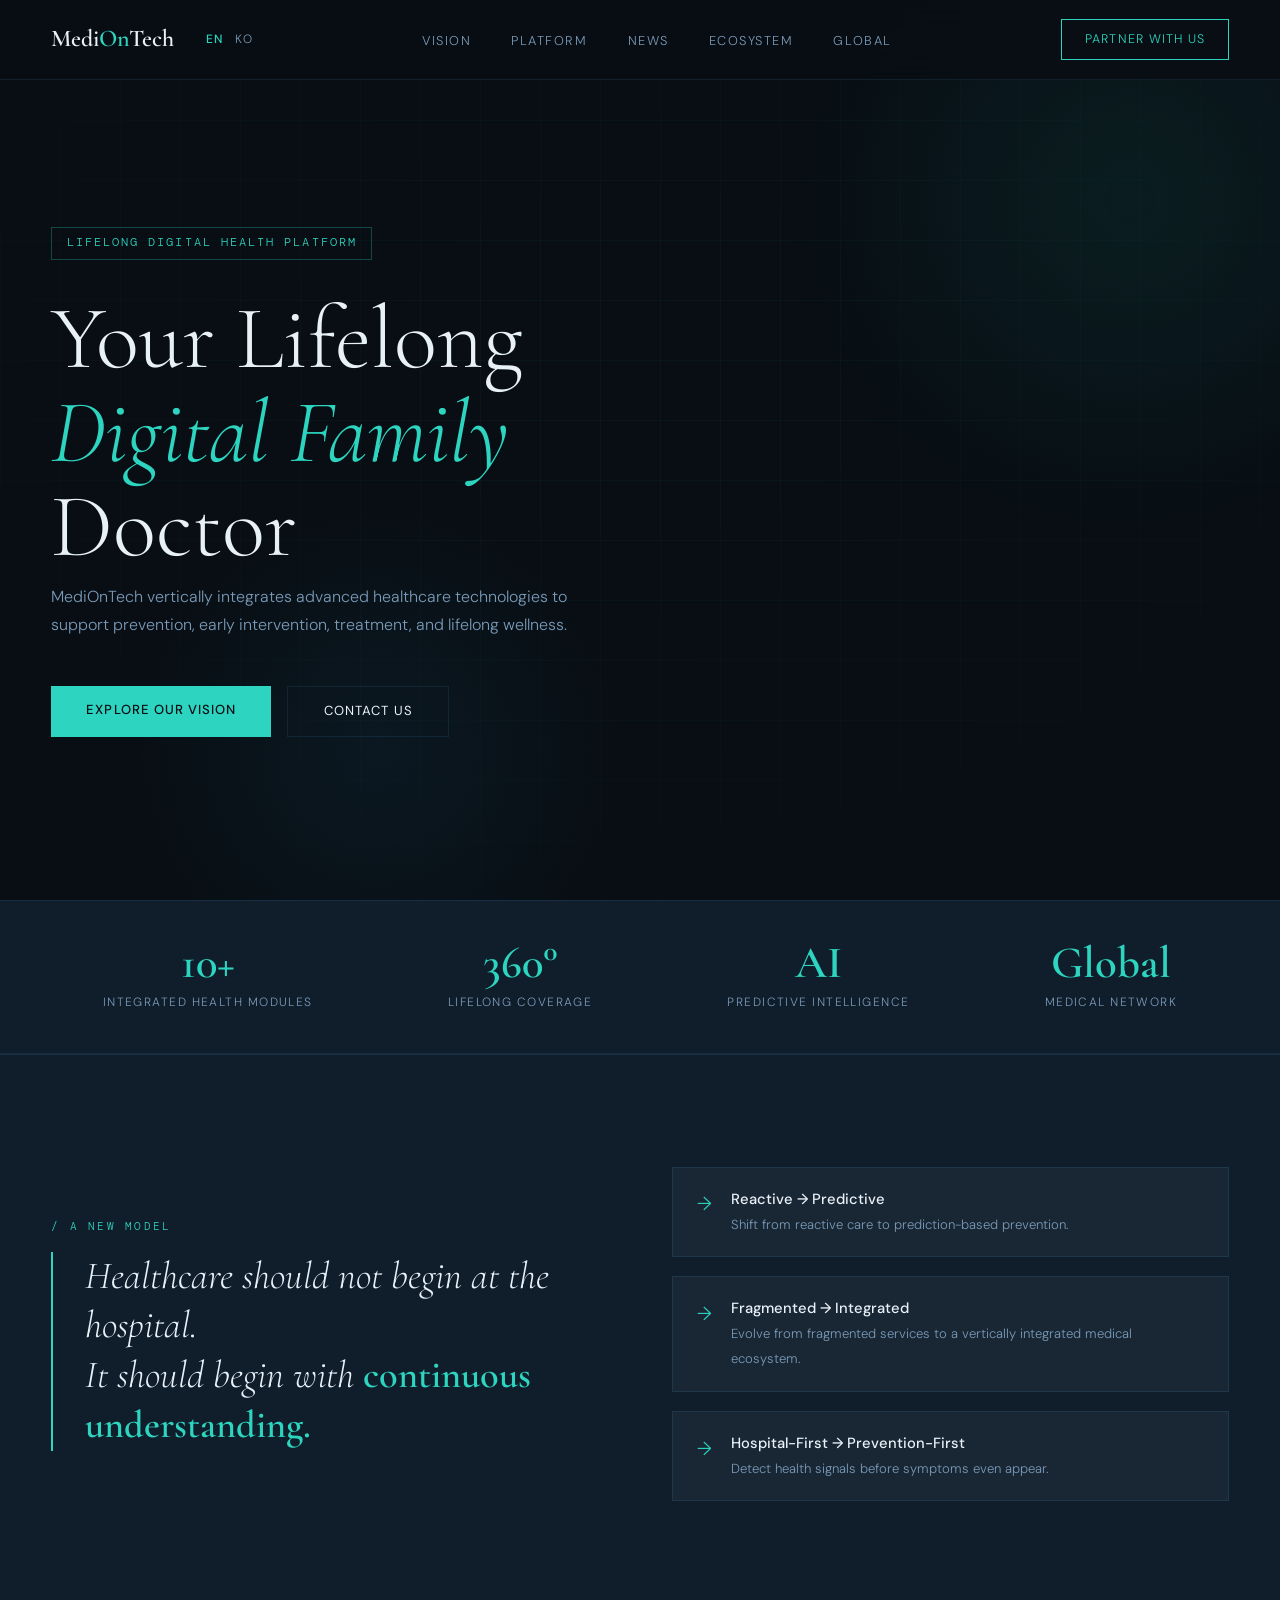
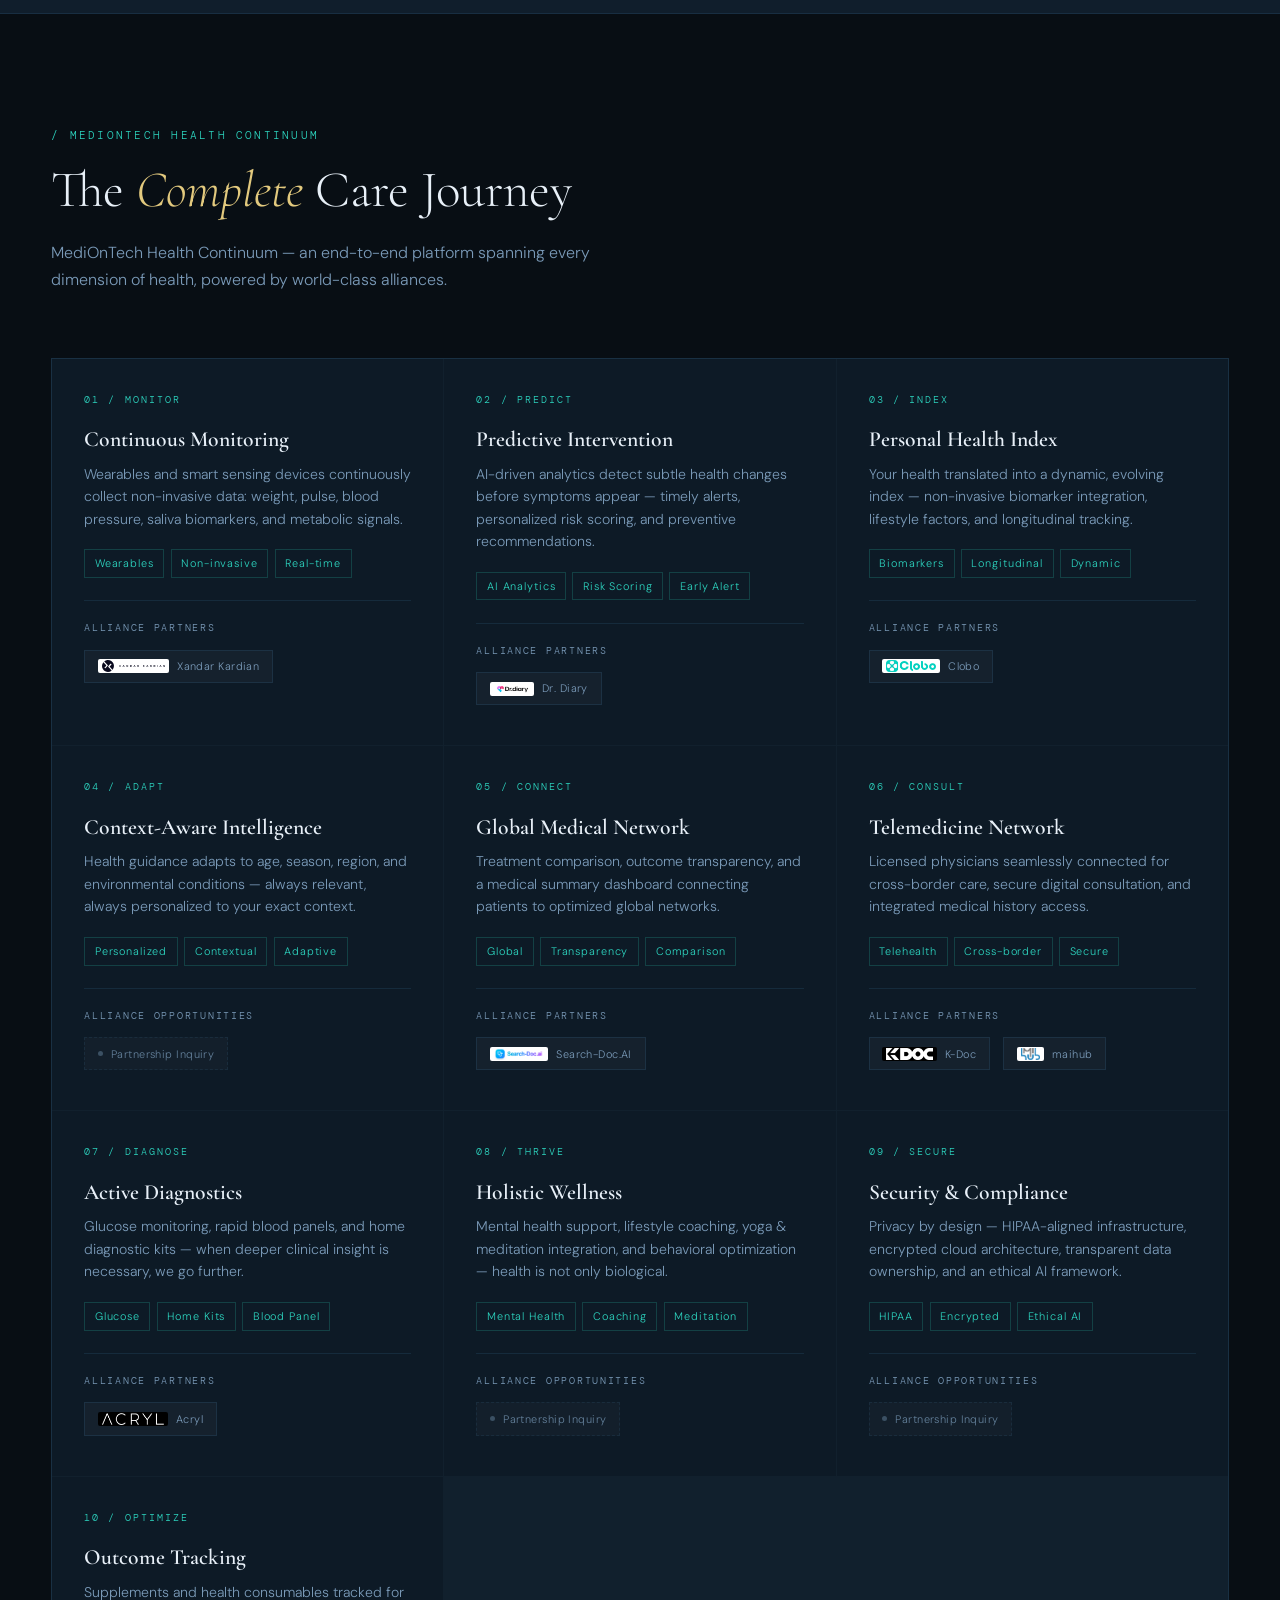
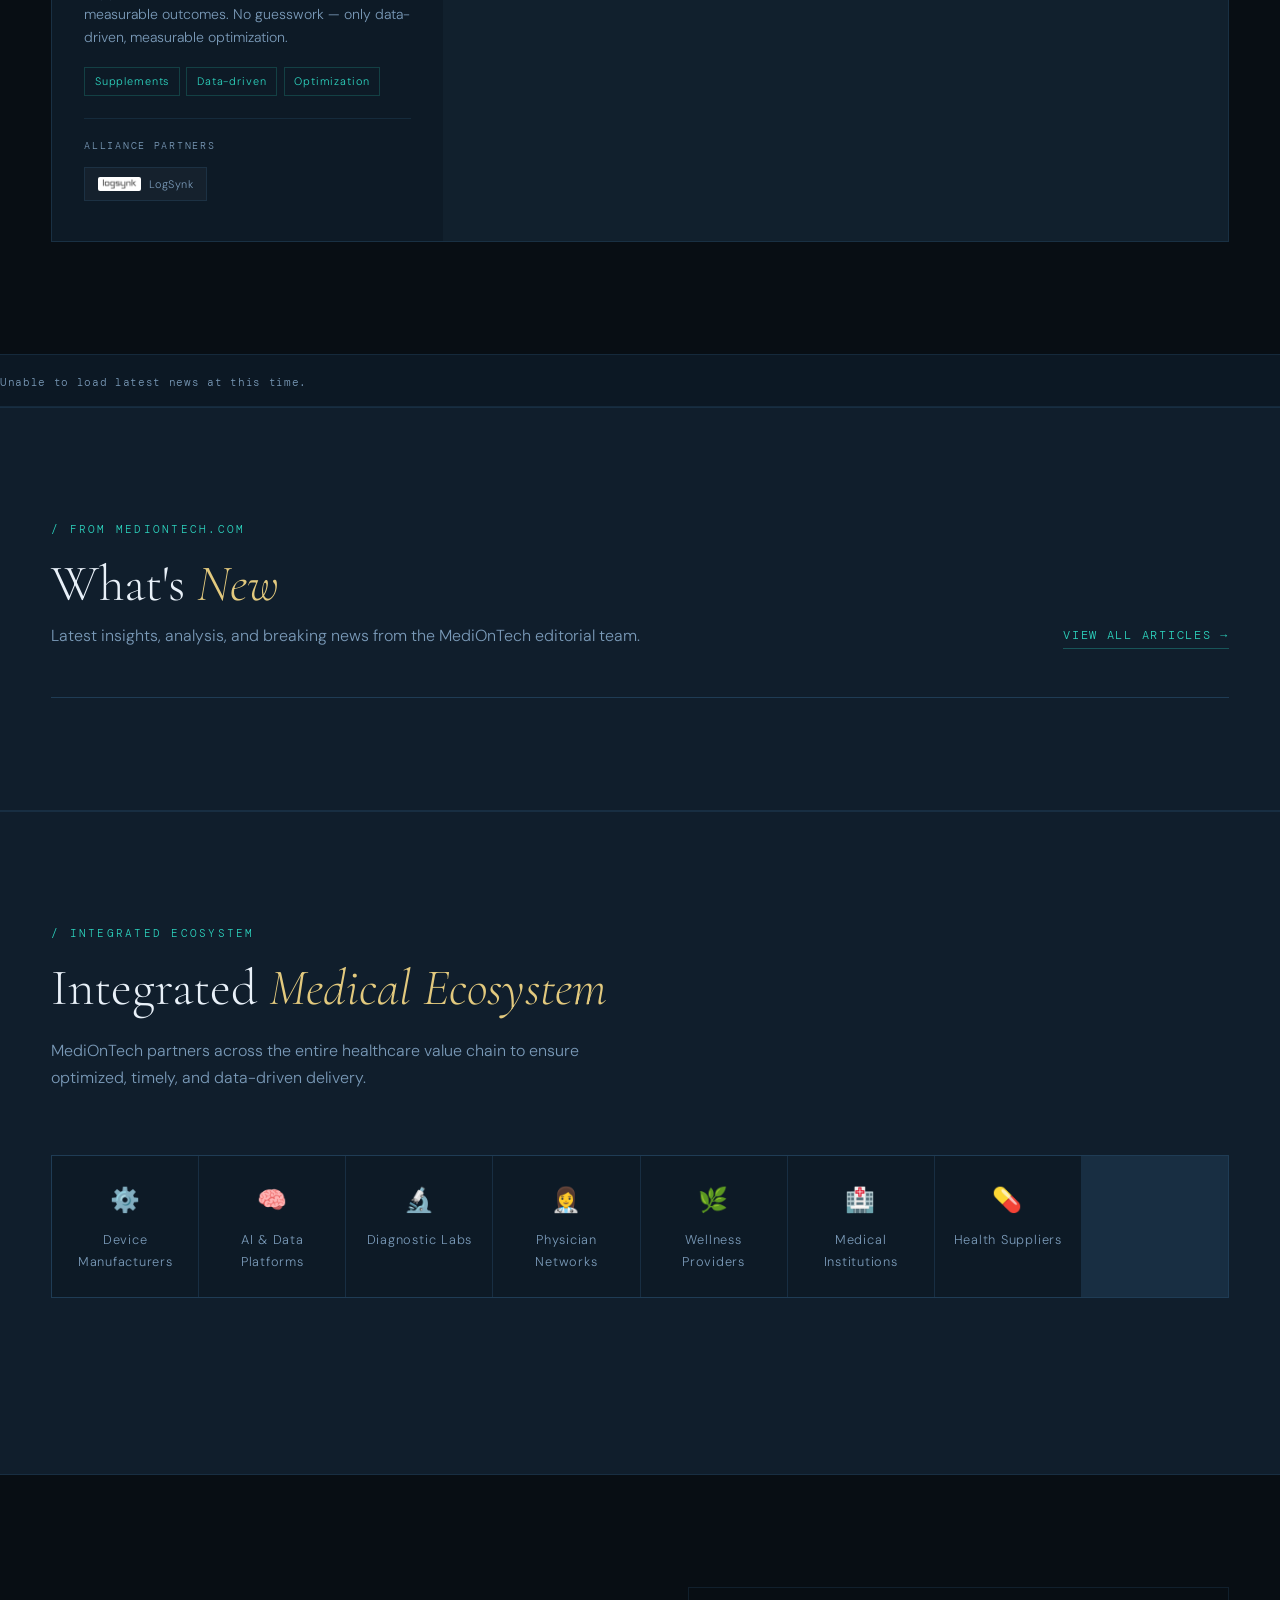
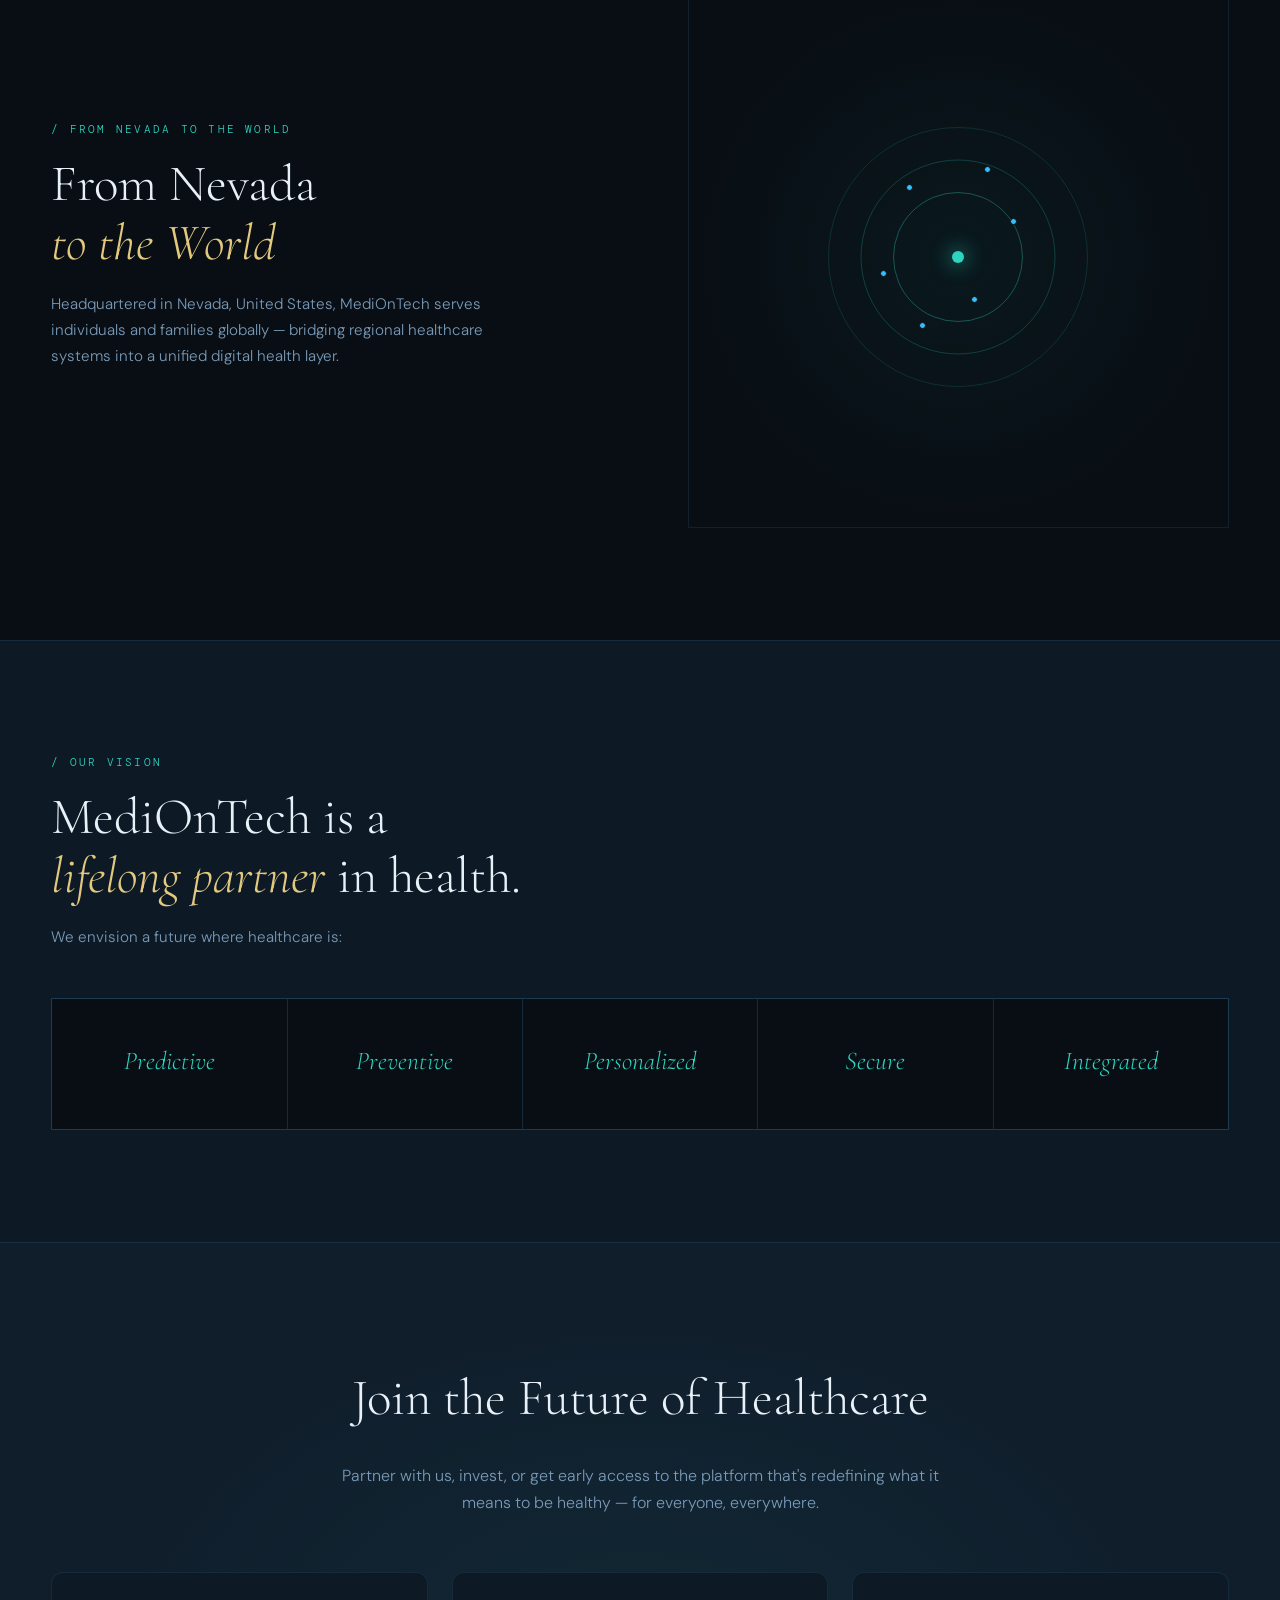
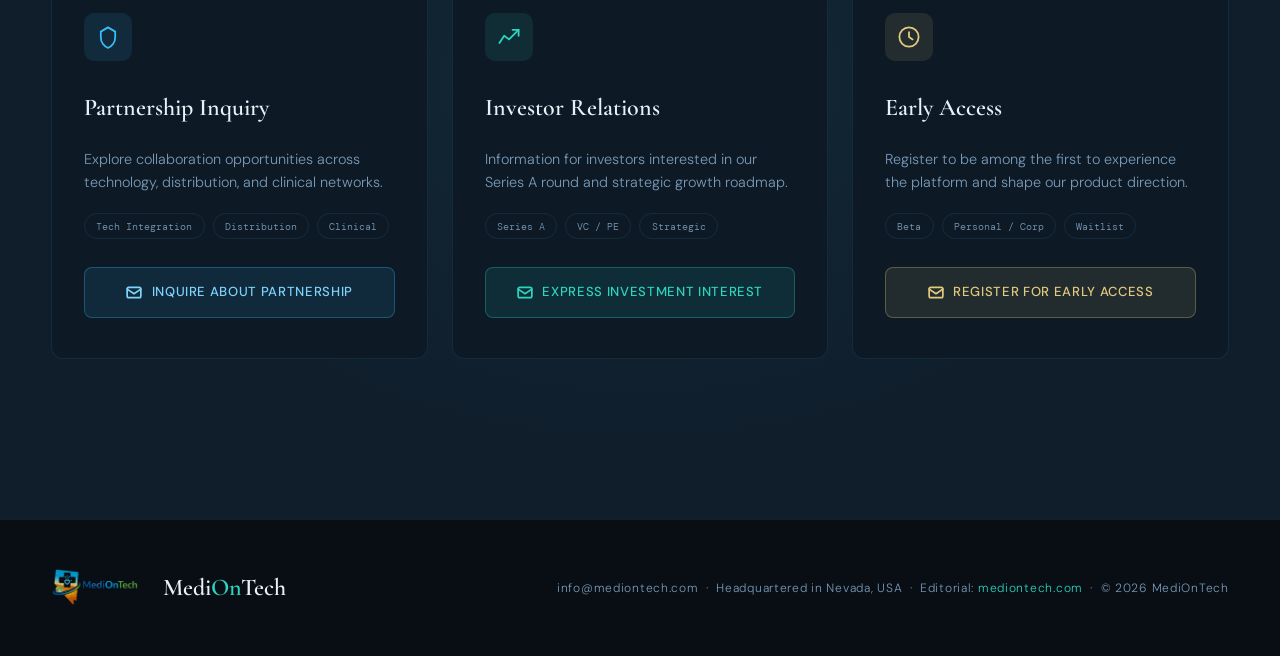
==== commit adae1dbc: "update actionable bottom buttons" ====
--- a/index.html
+++ b/index.html
@@ -321,13 +321,82 @@
 
 <!-- CTA -->
 <section id="cta" class="cta-section">
-  <div class="section-tag" style="justify-content:center;display:flex;">/ Join The Future</div>
-  <h2 class="section-title reveal">Join us in the<br><em>future of healthcare</em></h2>
-  <p class="section-sub reveal">Partner with us, invest, or get early access to the platform that's redefining what it means to be healthy — for everyone, everywhere.</p>
-  <div class="cta-btns reveal">
-    <a href="#" class="btn-primary">Partner With Us</a>
-    <a href="#" class="btn-secondary">Investor Inquiry</a>
-    <a href="#" class="btn-outline">Early Access Registration</a>
+  <div class="cta">
+    <div class="cta-header">
+      <h2 class="reveal">Join the Future of Healthcare</h2>
+      <p class="reveal">Partner with us, invest, or get early access to the platform that's redefining what it means to be healthy — for everyone, everywhere.</p>
+    </div>
+
+    <div class="cta-cards reveal">
+      <div class="cta-card">
+        <div class="cta-card-icon" style="background:rgba(56, 189, 248, 0.1);">
+          <svg viewBox="0 0 20 20" fill="none" stroke="#38bdf8" stroke-width="1.5" stroke-linecap="round" stroke-linejoin="round">
+            <path d="M10 2L4 5.5v5c0 4 2.8 7.5 6 8.5 3.2-1 6-4.5 6-8.5v-5L10 2z"/>
+          </svg>
+        </div>
+        <h3>Partnership Inquiry</h3>
+        <p>Explore collaboration opportunities across technology, distribution, and clinical networks.</p>
+        <div class="cta-card-tags">
+          <span class="cta-tag">Tech Integration</span>
+          <span class="cta-tag">Distribution</span>
+          <span class="cta-tag">Clinical</span>
+        </div>
+        <a class="mailto-btn btn-blue" href="#" onclick="openMail('partner'); return false;">
+          <svg viewBox="0 0 14 14" fill="none" stroke="currentColor" stroke-width="1.5" stroke-linecap="round" stroke-linejoin="round">
+            <rect x="1" y="3" width="12" height="9" rx="1.5"/>
+            <path d="M1 4.5l6 4 6-4"/>
+          </svg>
+          Inquire About Partnership
+        </a>
+      </div>
+
+      <div class="cta-card">
+        <div class="cta-card-icon" style="background:rgba(45, 212, 191, 0.1);">
+          <svg viewBox="0 0 20 20" fill="none" stroke="#2dd4bf" stroke-width="1.5" stroke-linecap="round" stroke-linejoin="round">
+            <polyline points="2,15 6,9 10,12 18,4"/>
+            <polyline points="13,4 18,4 18,9"/>
+          </svg>
+        </div>
+        <h3>Investor Relations</h3>
+        <p>Information for investors interested in our Series A round and strategic growth roadmap.</p>
+        <div class="cta-card-tags">
+          <span class="cta-tag">Series A</span>
+          <span class="cta-tag">VC / PE</span>
+          <span class="cta-tag">Strategic</span>
+        </div>
+        <a class="mailto-btn btn-green" href="#" onclick="openMail('investor'); return false;">
+          <svg viewBox="0 0 14 14" fill="none" stroke="currentColor" stroke-width="1.5" stroke-linecap="round" stroke-linejoin="round">
+            <rect x="1" y="3" width="12" height="9" rx="1.5"/>
+            <path d="M1 4.5l6 4 6-4"/>
+          </svg>
+          Express Investment Interest
+        </a>
+      </div>
+
+      <div class="cta-card">
+        <div class="cta-card-icon" style="background:rgba(226, 201, 126, 0.1);">
+          <svg viewBox="0 0 20 20" fill="none" stroke="#e2c97e" stroke-width="1.5" stroke-linecap="round" stroke-linejoin="round">
+            <circle cx="10" cy="10" r="8"/>
+            <polyline points="10,6 10,10 13,12"/>
+          </svg>
+        </div>
+        <h3>Early Access</h3>
+        <p>Register to be among the first to experience the platform and shape our product direction.</p>
+        <div class="cta-card-tags">
+          <span class="cta-tag">Beta</span>
+          <span class="cta-tag">Personal / Corp</span>
+          <span class="cta-tag">Waitlist</span>
+        </div>
+        <a class="mailto-btn btn-amber" href="#" onclick="openMail('early'); return false;">
+          <svg viewBox="0 0 14 14" fill="none" stroke="currentColor" stroke-width="1.5" stroke-linecap="round" stroke-linejoin="round">
+            <rect x="1" y="3" width="12" height="9" rx="1.5"/>
+            <path d="M1 4.5l6 4 6-4"/>
+          </svg>
+          Register for Early Access
+        </a>
+      </div>
+    </div>
+
   </div>
 </section>
 
@@ -349,7 +418,59 @@
     errorMsg: 'Unable to load latest news at this time.',
     defaultCatFeatured: 'Insights',
     defaultCatGrid: 'News',
-    freeTag: 'Free'
+    freeTag: 'Free',
+    mailConfigs: {
+      partner: {
+        subject: '[Partnership] Interest in MediOnTech Partnership',
+        body: [
+          'Dear MediOnTech Team,',
+          '',
+          'I am interested in exploring a partnership with your platform.',
+          '',
+          '■ Organization Name:',
+          '■ Contact Person:',
+          '■ Partnership Type (Tech / Distribution / Clinical / Other):',
+          '■ Proposed Collaboration Idea:',
+          '',
+          'I look forward to hearing from you.',
+          '',
+          'Best regards,'
+        ].join('\n')
+      },
+      investor: {
+        subject: '[Investor] Expression of Interest in Series A',
+        body: [
+          'Dear MediOnTech Team,',
+          '',
+          'I am contacting you regarding your Series A round.',
+          '',
+          '■ Firm/Organization:',
+          '■ Contact Name:',
+          '■ Investor Type (VC / PE / Angel / CVC / Other):',
+          '■ Estimated Investment Size:',
+          '■ Additional Questions:',
+          '',
+          'Please share IR materials and potential meeting times.',
+          '',
+          'Best regards,'
+        ].join('\n')
+      },
+      early: {
+        subject: '[Early Access] Request for Beta Program Registration',
+        body: [
+          'Dear MediOnTech Team,',
+          '',
+          'I would like to register for early access to the MediOnTech platform.',
+          '',
+          '■ Name:',
+          '■ Affiliation (Clinical / Corporate / Personal):',
+          '■ Primary Use Case (Family Health / Employee Wellness / Research / Telehealth):',
+          '■ Key Feature Interests:',
+          '',
+          'Best regards,'
+        ].join('\n')
+      }
+    }
   });
 </script>
 </body>
--- a/style.css
+++ b/style.css
@@ -200,11 +200,38 @@
 .pillar-word { font-family: 'Cormorant Garamond', serif; font-size: 1.6rem; font-weight: 300; font-style: italic; color: var(--teal); display: block; margin-bottom: 0.4rem; }
 
 /* CTA */
-.cta-section { text-align: center; background: var(--surface); border-top: 1px solid var(--border); position: relative; overflow: hidden; }
+.cta-section { background: var(--surface); border-top: 1px solid var(--border); position: relative; overflow: hidden; padding: 7rem 4vw; }
 .cta-section::before { content: ''; position: absolute; inset: 0; background: radial-gradient(ellipse 60% 60% at 50% 50%, rgba(45,212,191,0.06) 0%, transparent 70%); }
-.cta-section .section-title { margin: 0 auto 1rem; }
-.cta-section .section-sub { margin: 0 auto 3rem; }
-.cta-btns { display: flex; gap: 1rem; justify-content: center; flex-wrap: wrap; position: relative; }
+
+.cta { font-family: 'DM Sans', sans-serif; position: relative; z-index: 1; }
+.cta-header { text-align: center; margin-bottom: 3.5rem; }
+.cta-header h2 { font-family: 'Cormorant Garamond', serif; font-size: clamp(2rem, 4vw, 3.5rem); font-weight: 300; margin-bottom: 1.2rem; }
+.cta-header p { color: var(--muted); font-size: 1rem; max-width: 55ch; margin: 0 auto; line-height: 1.7; }
+
+.cta-cards { display: grid; grid-template-columns: repeat(3, 1fr); gap: 1.5rem; margin-bottom: 3rem; }
+.cta-card { background: var(--ink); border: 1px solid var(--border); border-radius: 12px; padding: 2.5rem 2rem; display: flex; flex-direction: column; gap: 1.2rem; transition: all 0.3s ease; }
+.cta-card:hover { border-color: var(--teal); background: var(--card); transform: translateY(-4px); }
+.cta-card-icon { width: 48px; height: 48px; border-radius: 10px; display: flex; align-items: center; justify-content: center; margin-bottom: 0.5rem; }
+.cta-card-icon svg { width: 24px; height: 24px; }
+.cta-card h3 { font-family: 'Cormorant Garamond', serif; font-size: 1.5rem; font-weight: 600; margin: 0; color: var(--text); }
+.cta-card p { font-size: 0.9rem; color: var(--muted); margin: 0; line-height: 1.6; flex: 1; }
+.cta-card-tags { display: flex; flex-wrap: wrap; gap: 0.5rem; }
+.cta-tag { font-family: 'DM Mono', monospace; font-size: 0.65rem; padding: 0.2rem 0.7rem; border-radius: 99px; border: 1px solid var(--border); color: var(--muted); }
+
+.mailto-btn { display: flex; align-items: center; justify-content: center; gap: 0.6rem; padding: 0.85rem 1.4rem; border-radius: 8px; font-size: 0.82rem; font-weight: 500; text-decoration: none; border: 1px solid; transition: all 0.25s; margin-top: 0.5rem; letter-spacing: 0.05em; text-transform: uppercase; }
+.mailto-btn:hover { opacity: 0.9; transform: scale(1.02); }
+.mailto-btn svg { width: 16px; height: 16px; flex-shrink: 0; }
+
+.btn-blue  { background: rgba(56, 189, 248, 0.1); color: #7dd3fc; border-color: rgba(56, 189, 248, 0.3); }
+.btn-green { background: rgba(45, 212, 191, 0.1); color: #2dd4bf; border-color: rgba(45, 212, 191, 0.3); }
+.btn-amber { background: rgba(226, 201, 126, 0.1); color: #e2c97e; border-color: rgba(226, 201, 126, 0.3); }
+
+@media (max-width: 1024px) {
+  .cta-cards { grid-template-columns: 1fr 1fr; }
+}
+@media (max-width: 768px) {
+  .cta-cards { grid-template-columns: 1fr; }
+}
 
 /* FOOTER */
 footer { padding: 3rem 4vw; border-top: 1px solid var(--border); display: flex; justify-content: space-between; align-items: center; flex-wrap: wrap; gap: 1rem; }
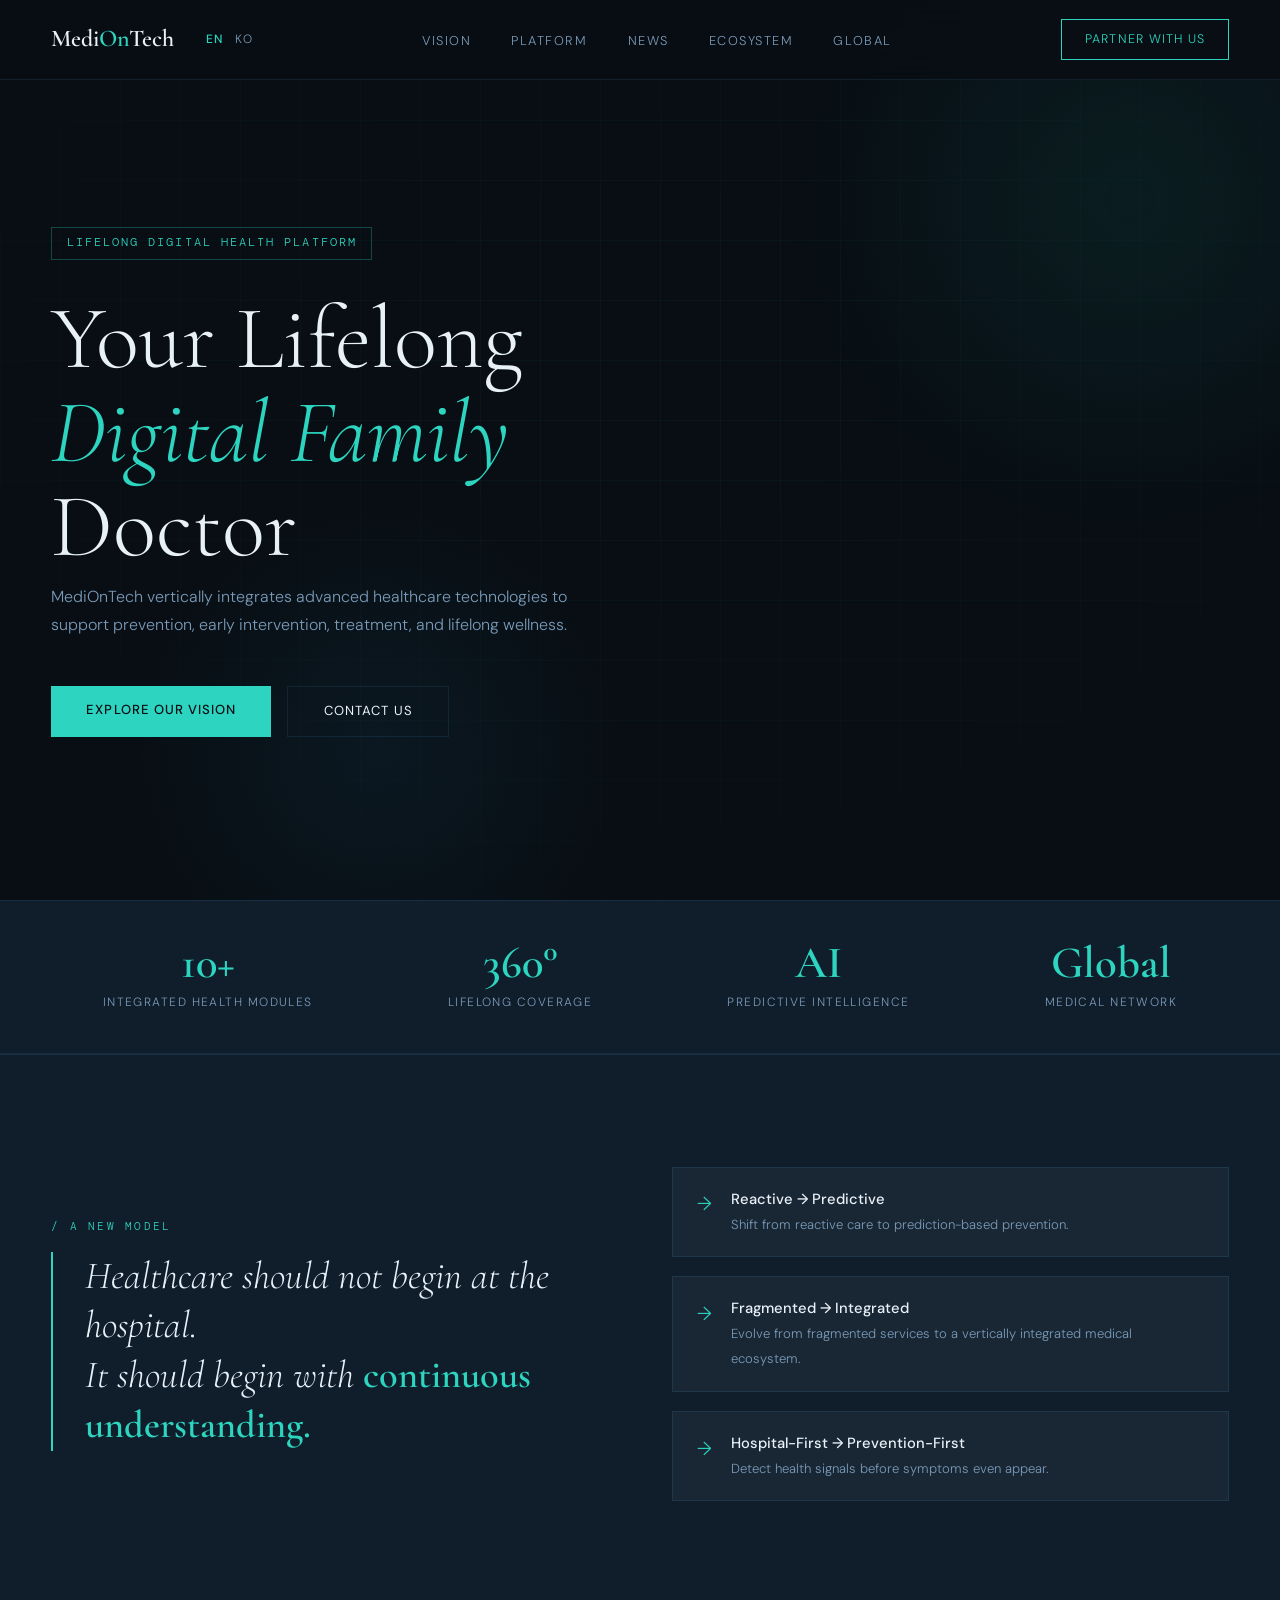
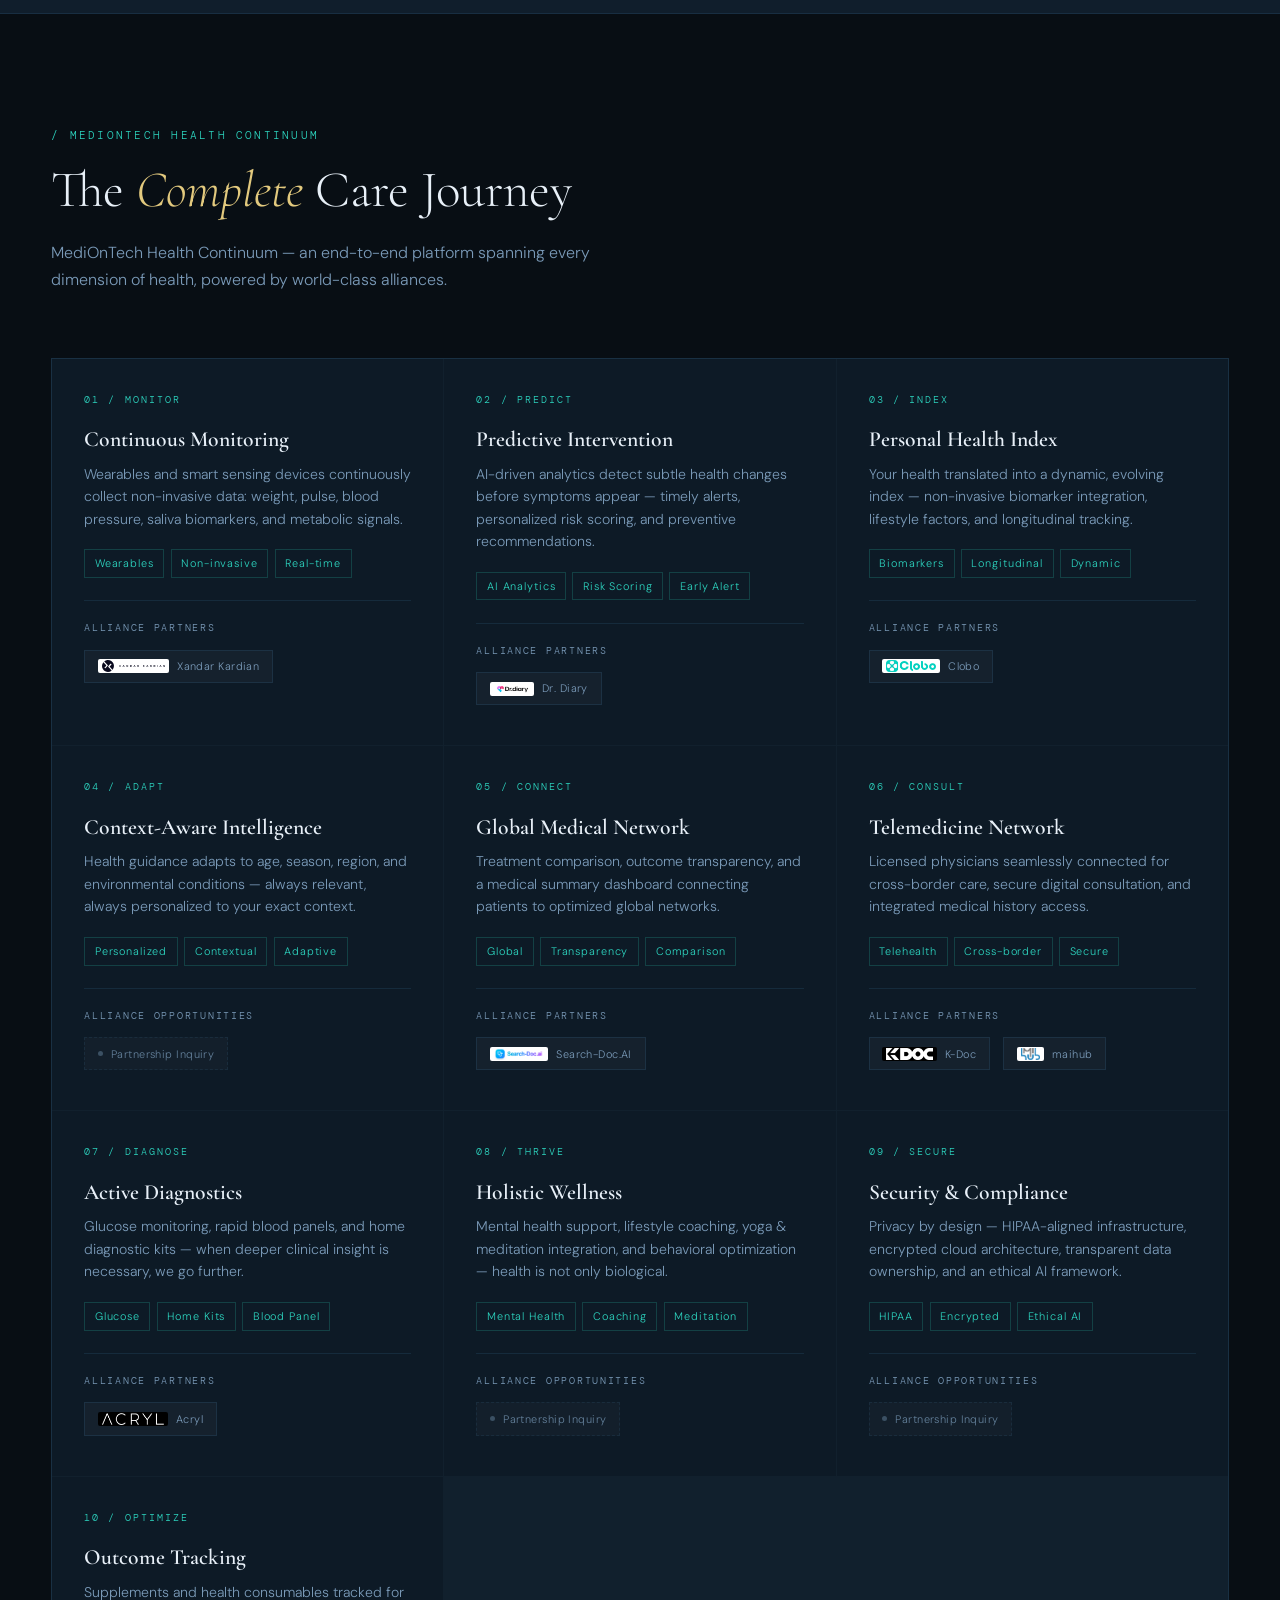
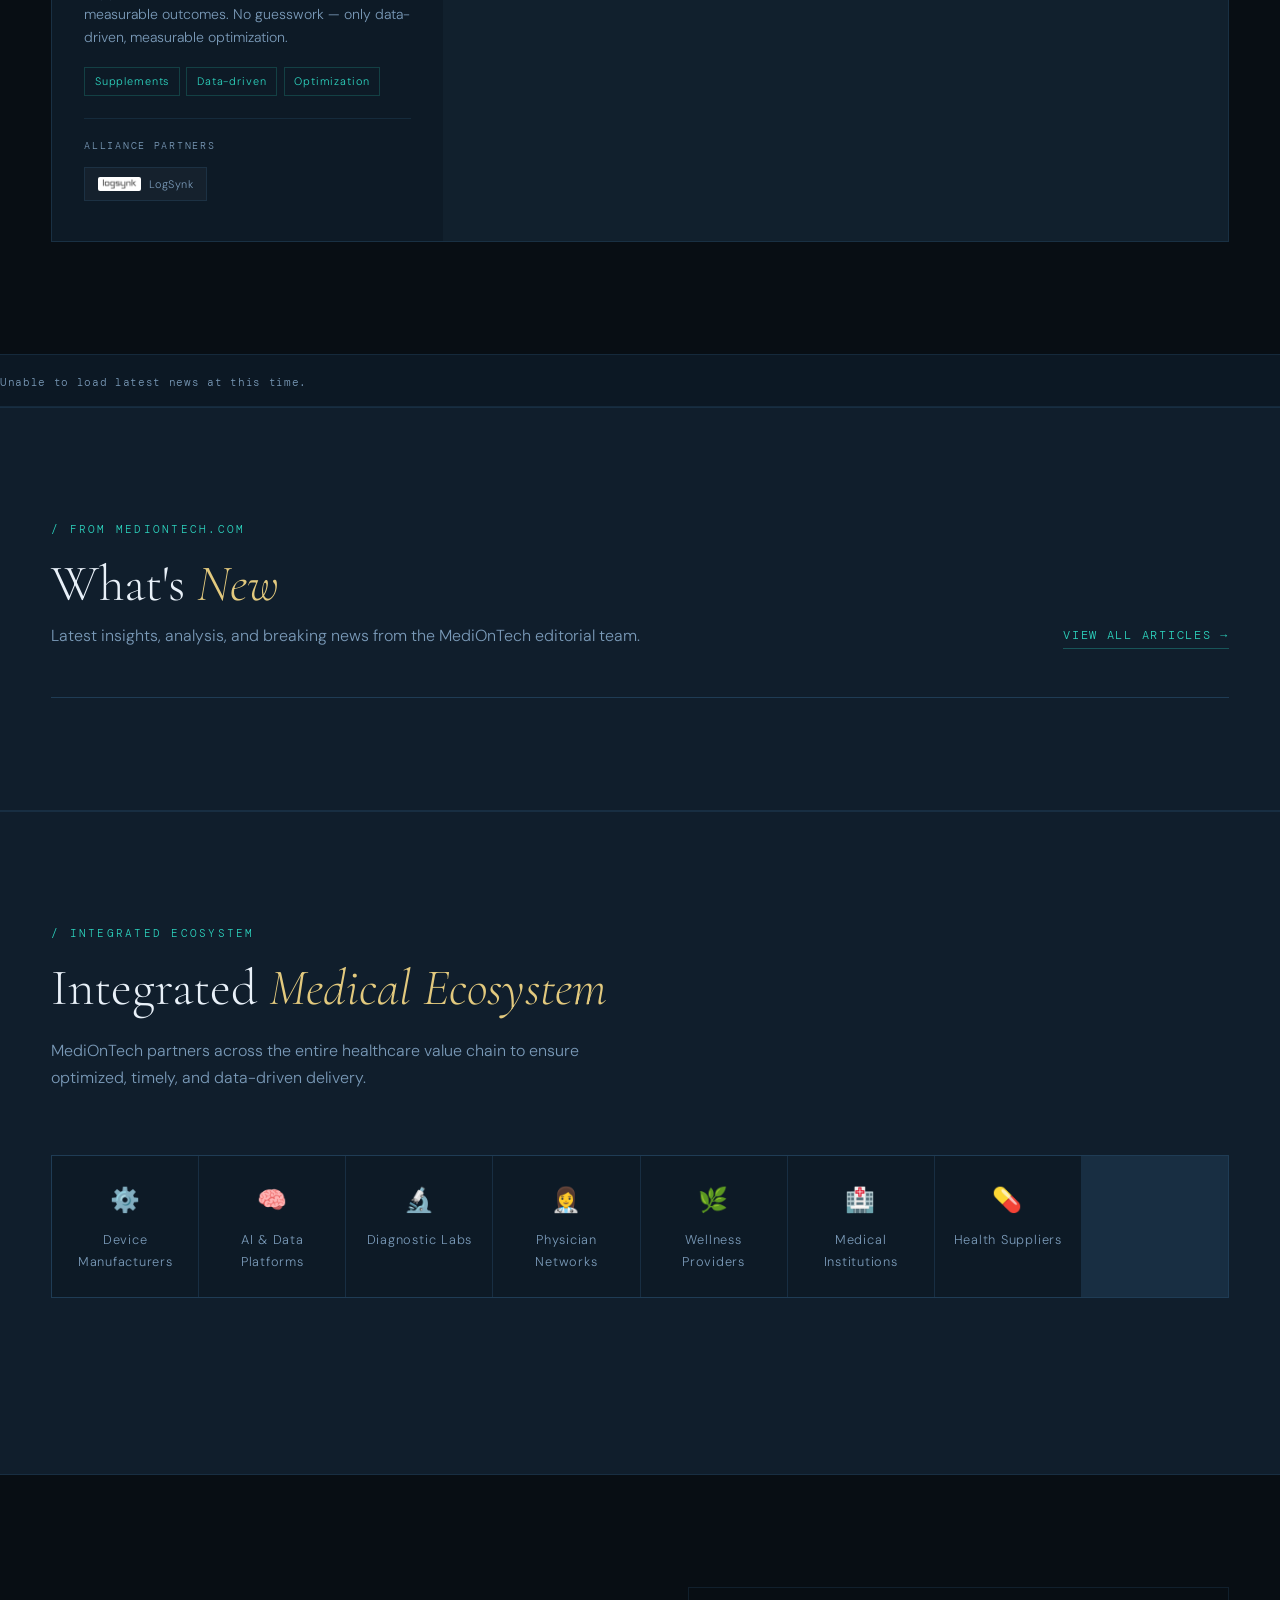
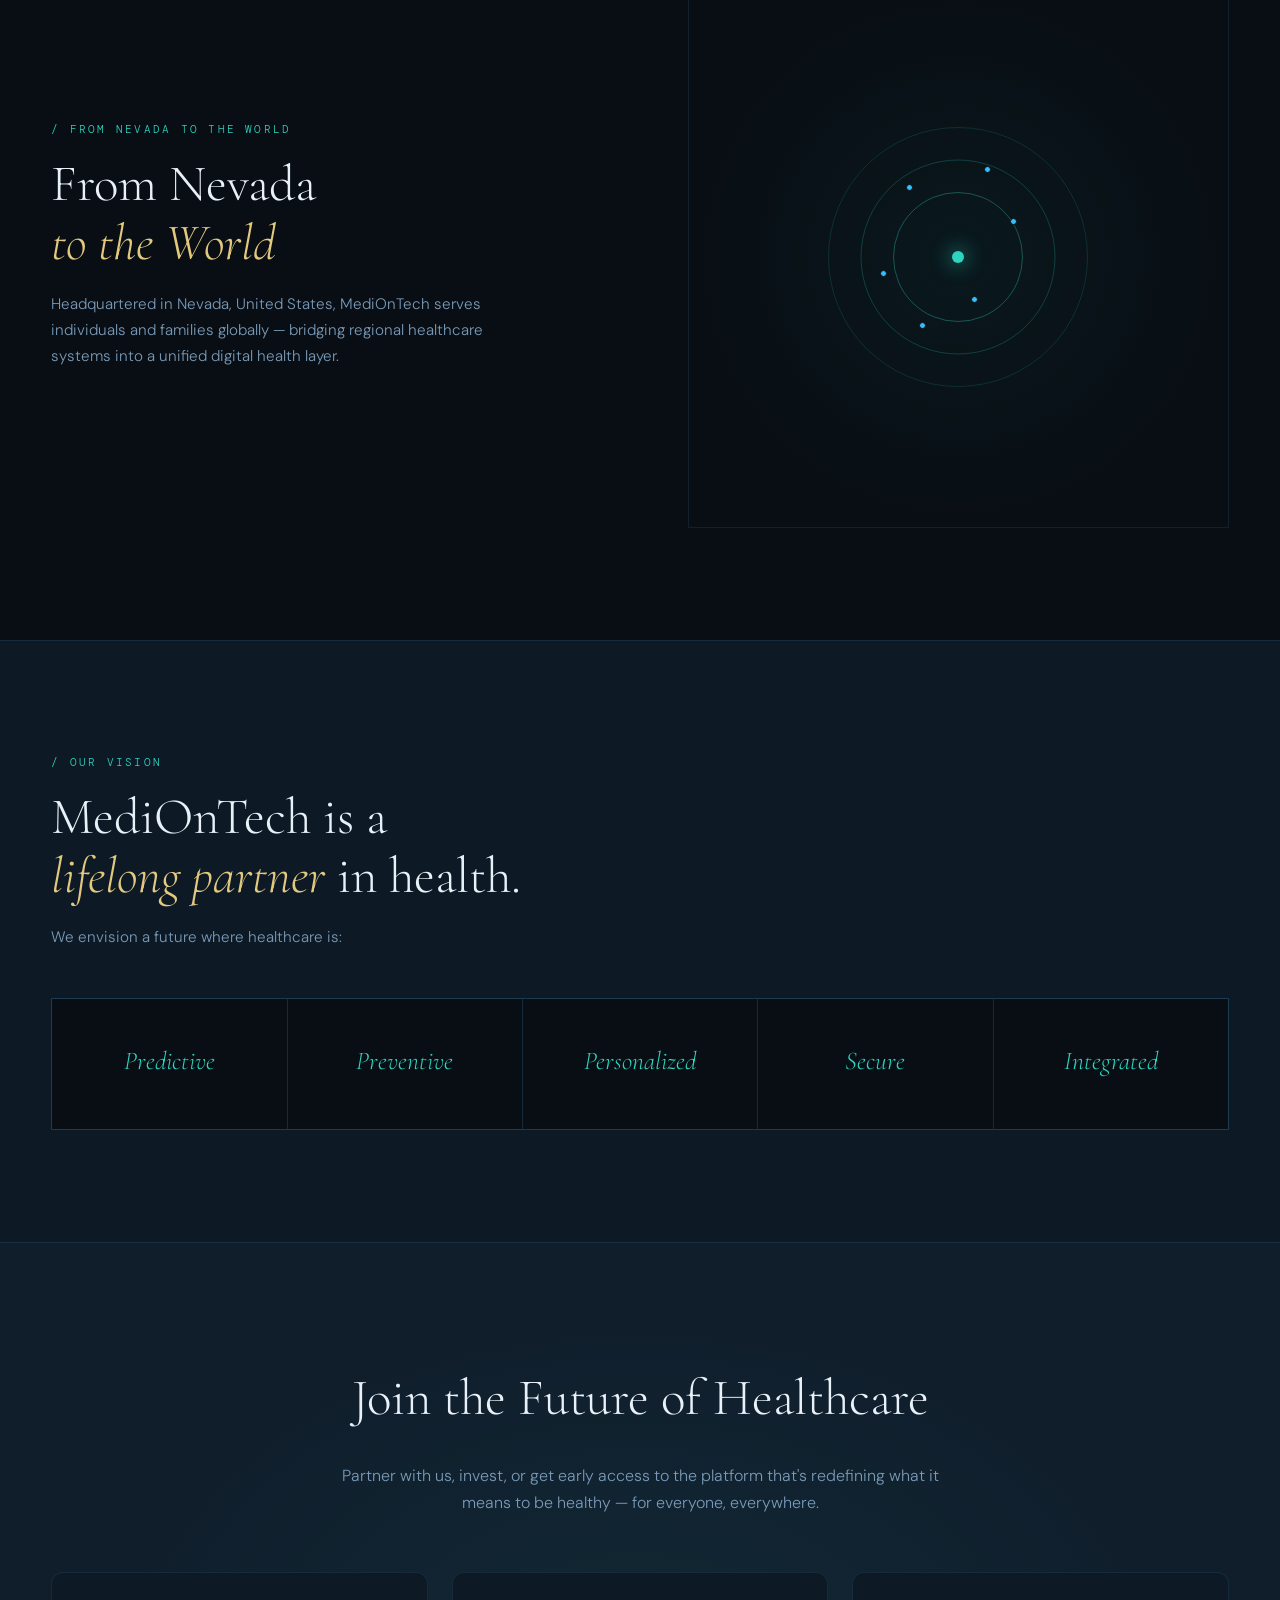
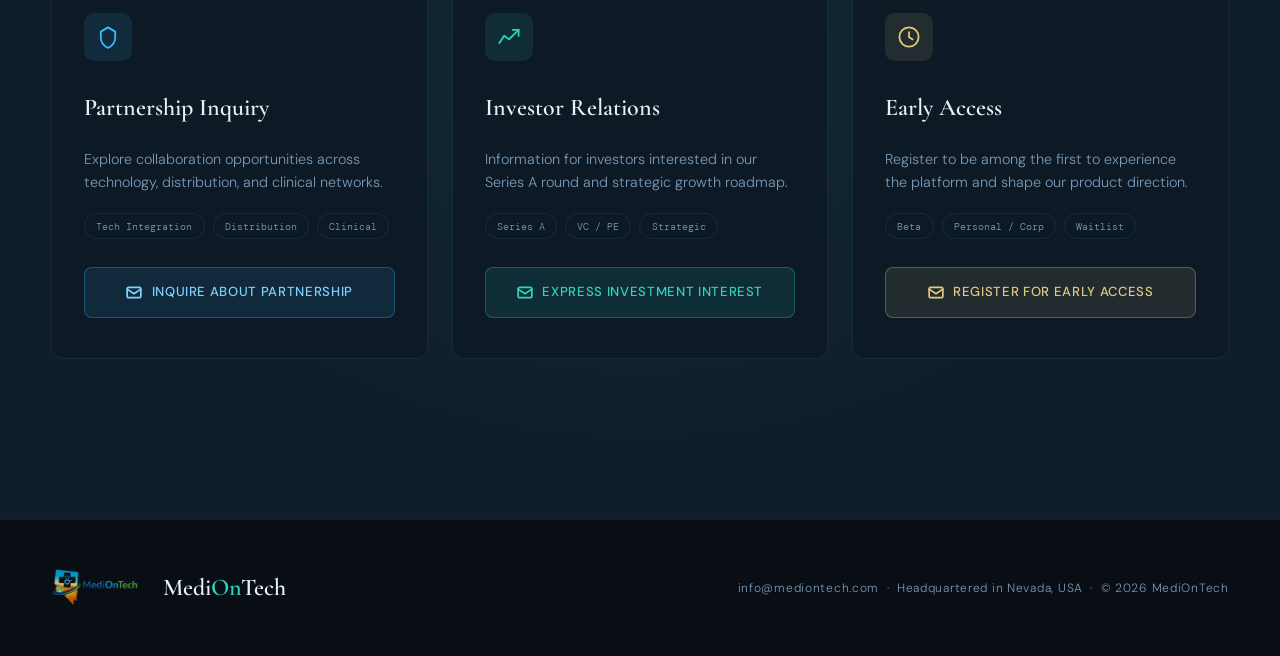
==== commit ad49443a: "I've removed the "Editorial: mediontech.com" link from the footers of both the English and Korean pa" ====
--- a/index.html
+++ b/index.html
@@ -407,7 +407,7 @@
     <div style="font-family: 'Cormorant Garamond', serif; font-size: 1.5rem; font-weight: 600; color: var(--text); line-height: 1;">Medi<span style="color: var(--teal);">On</span>Tech</div>
   </div>
   <div class="footer-note">
-    info@mediontech.com &nbsp;·&nbsp; Headquartered in Nevada, USA &nbsp;·&nbsp; Editorial: <a href="https://www.mediontech.com" target="_blank" style="color:var(--teal);text-decoration:none;">mediontech.com</a> &nbsp;·&nbsp; © 2026 MediOnTech
+    info@mediontech.com &nbsp;·&nbsp; Headquartered in Nevada, USA &nbsp;·&nbsp; © 2026 MediOnTech
   </div>
 </footer>
 
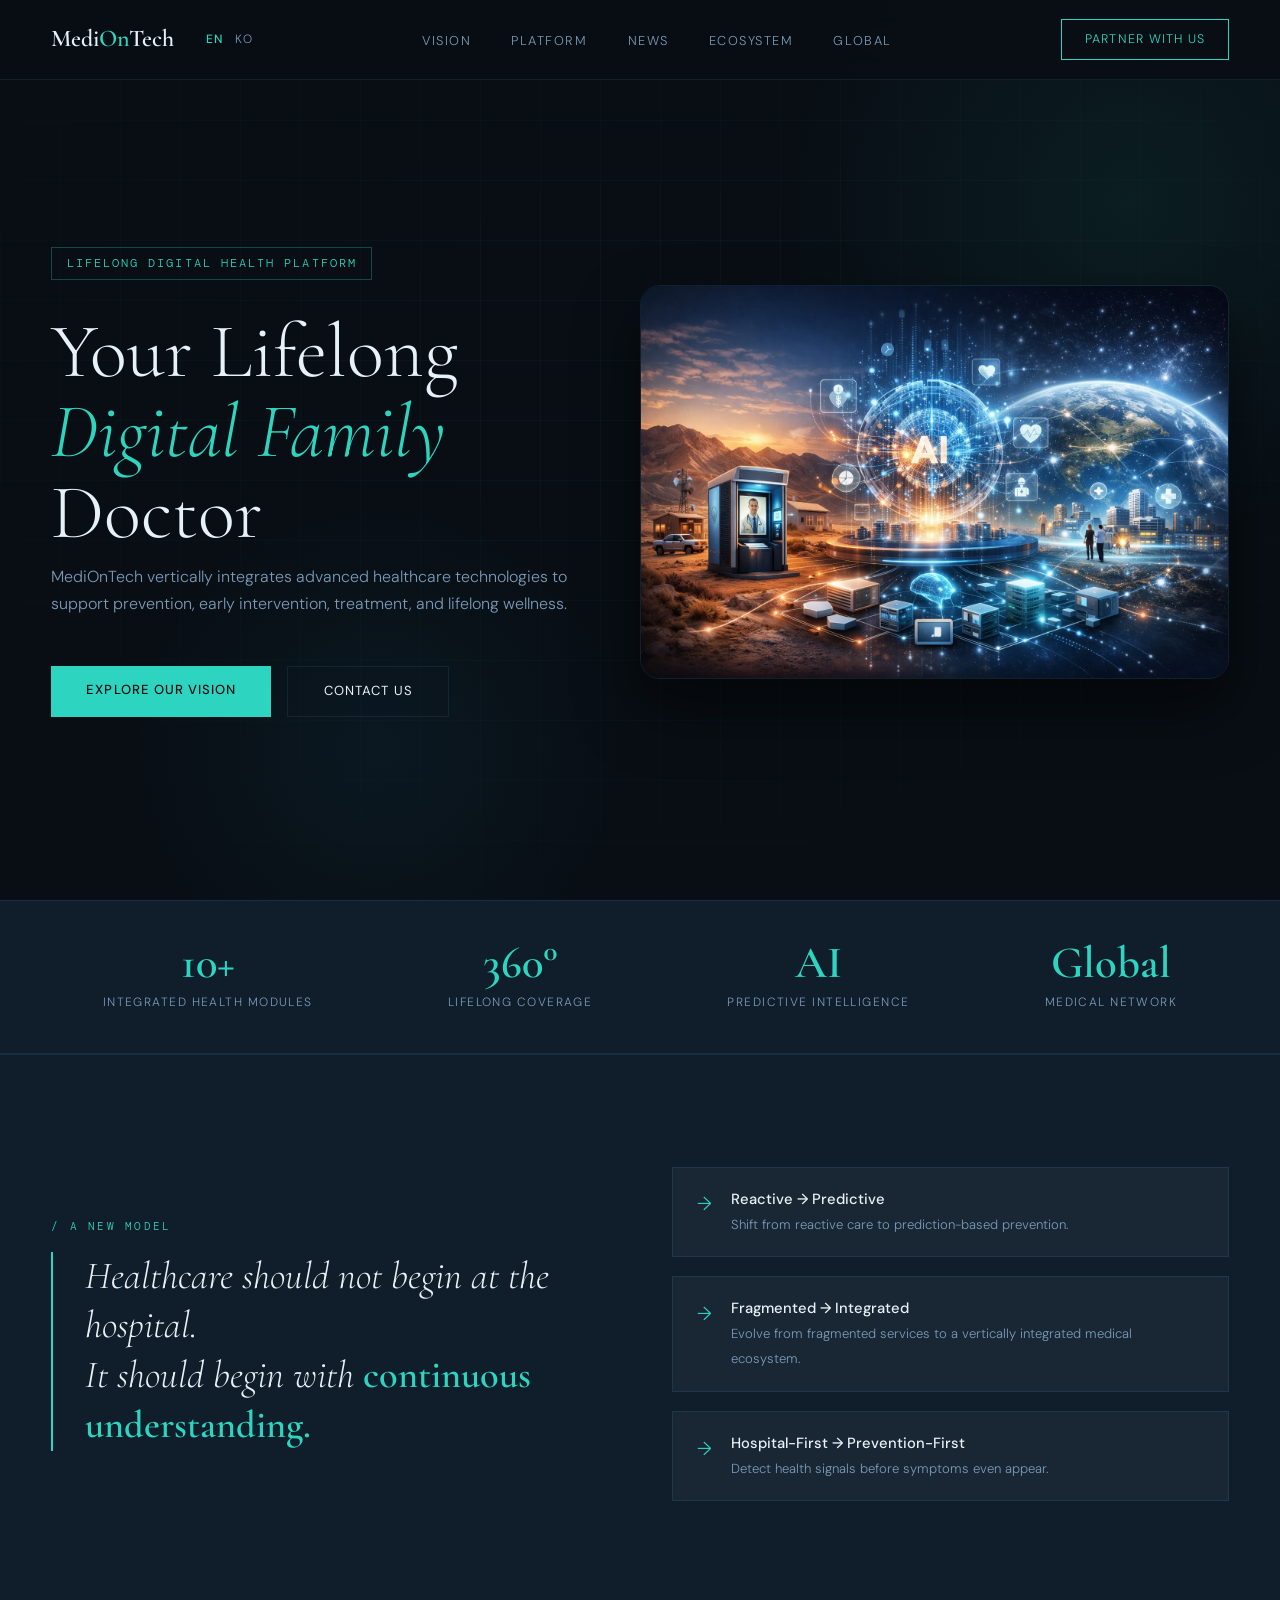
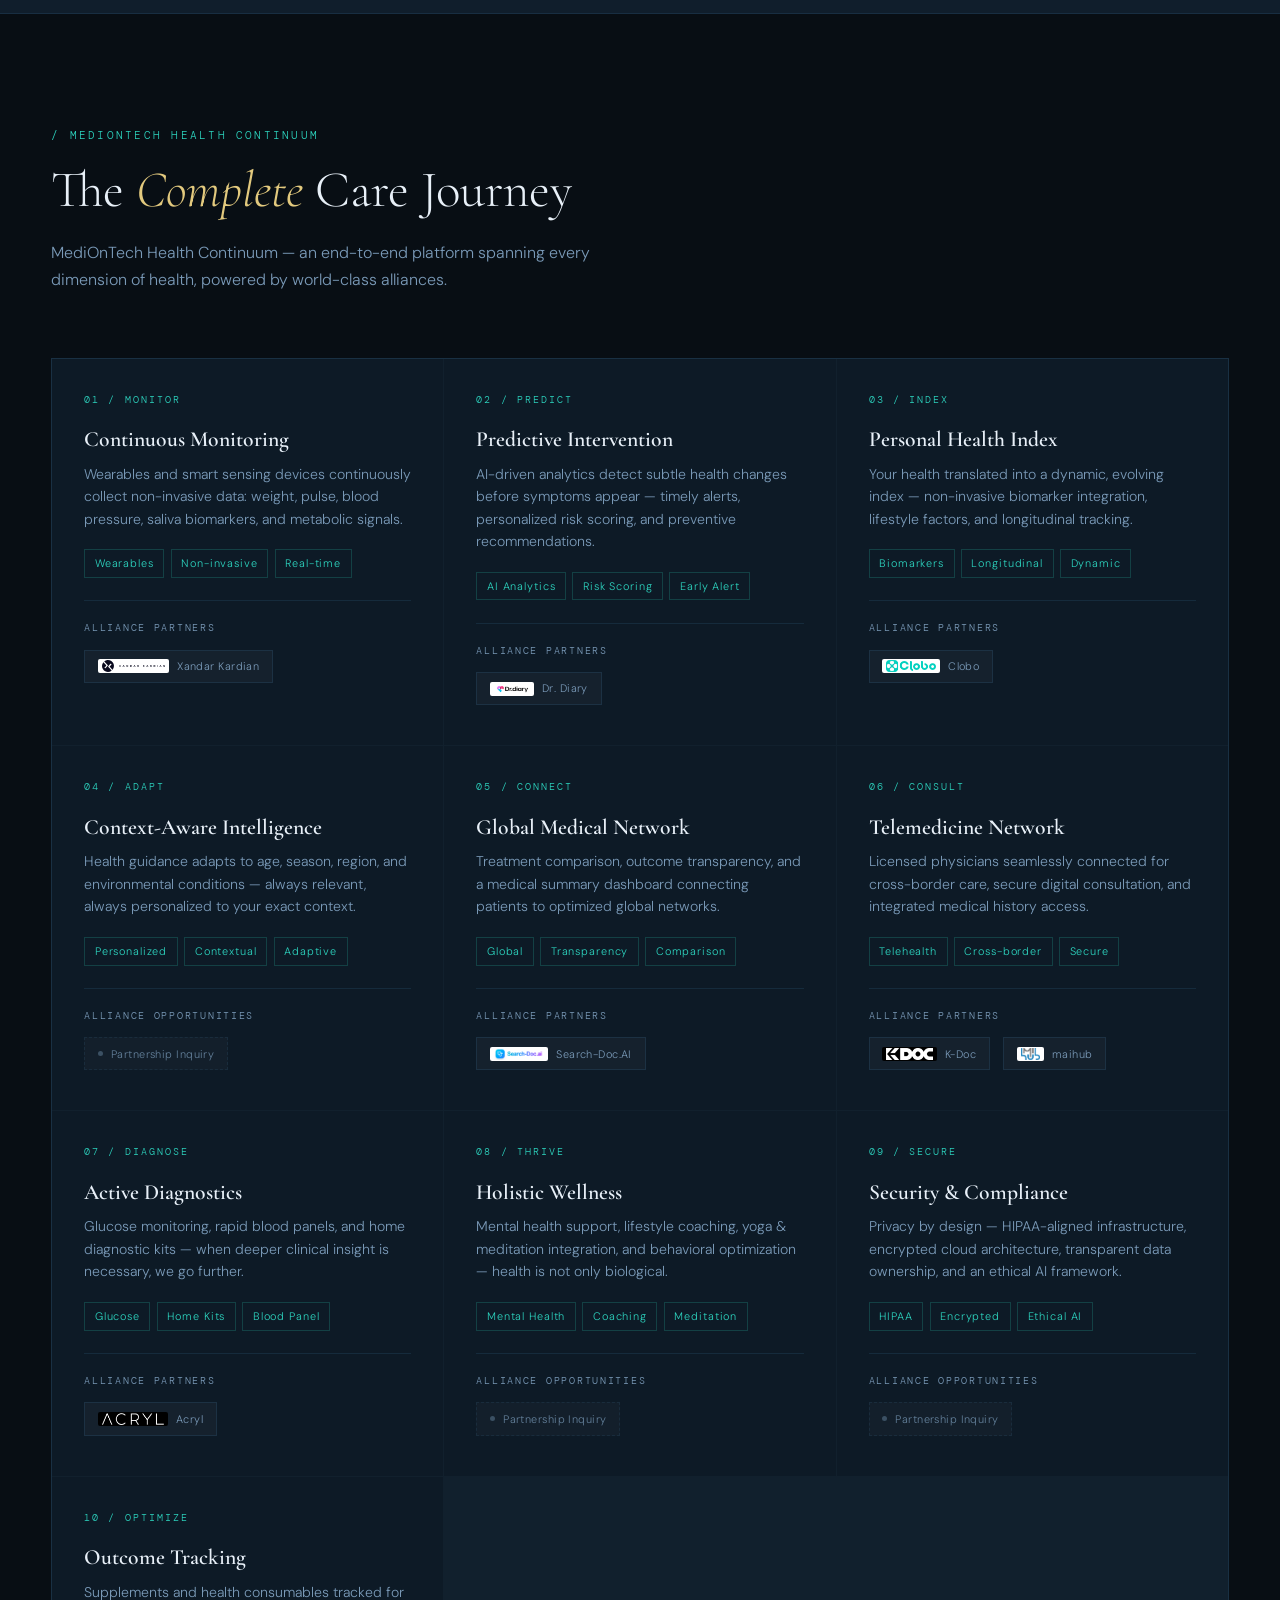
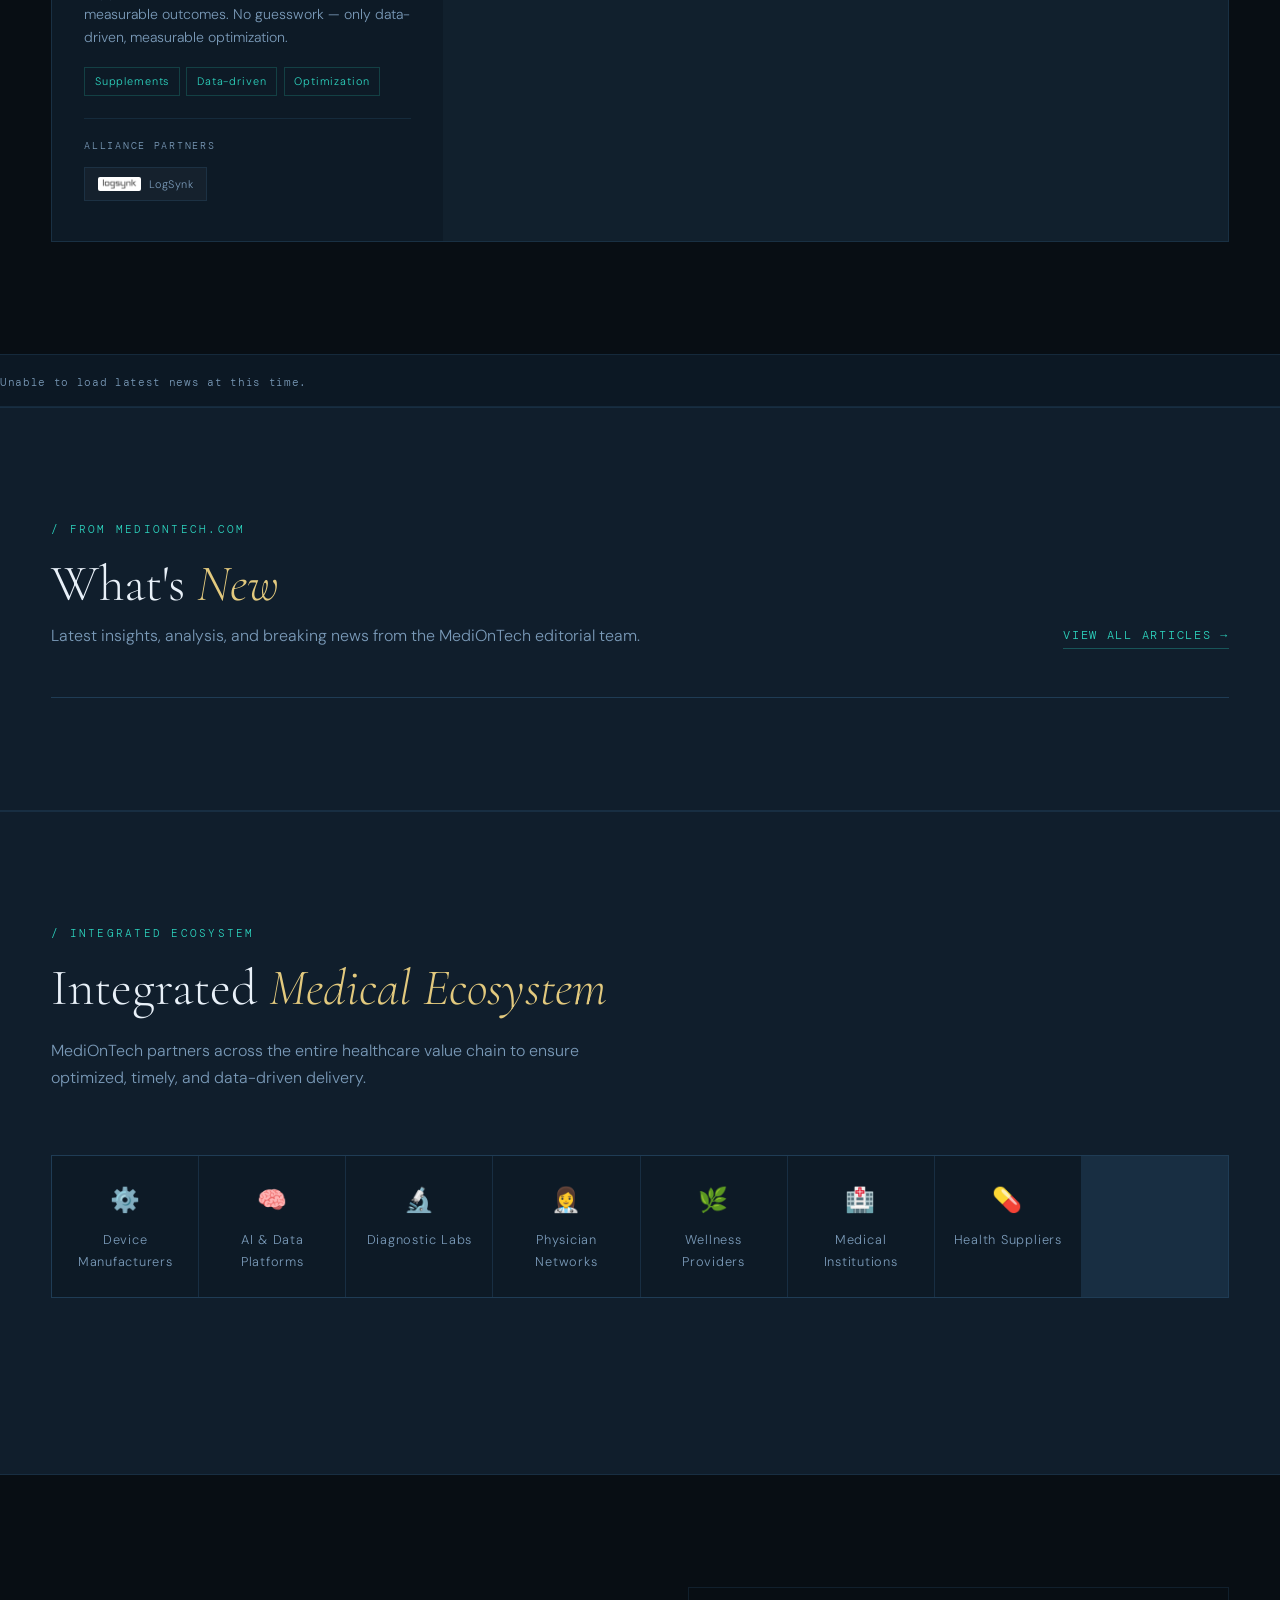
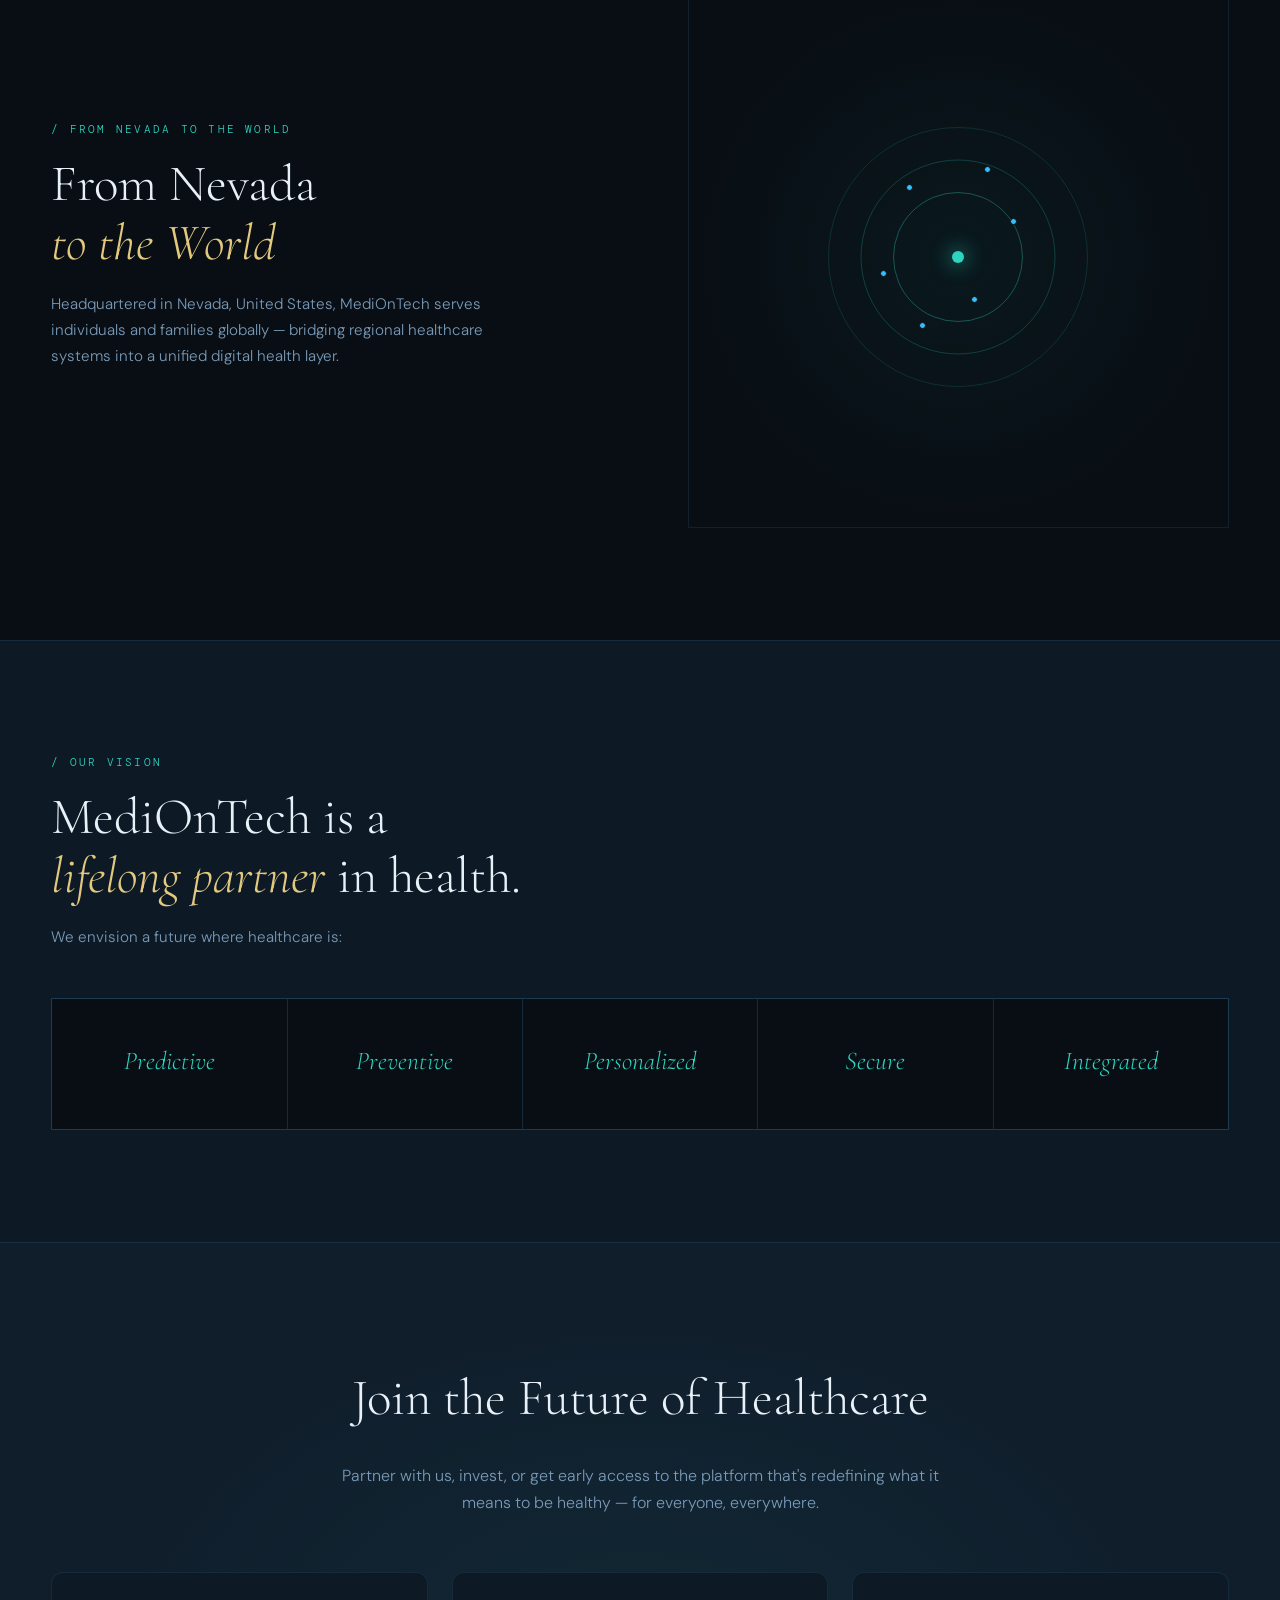
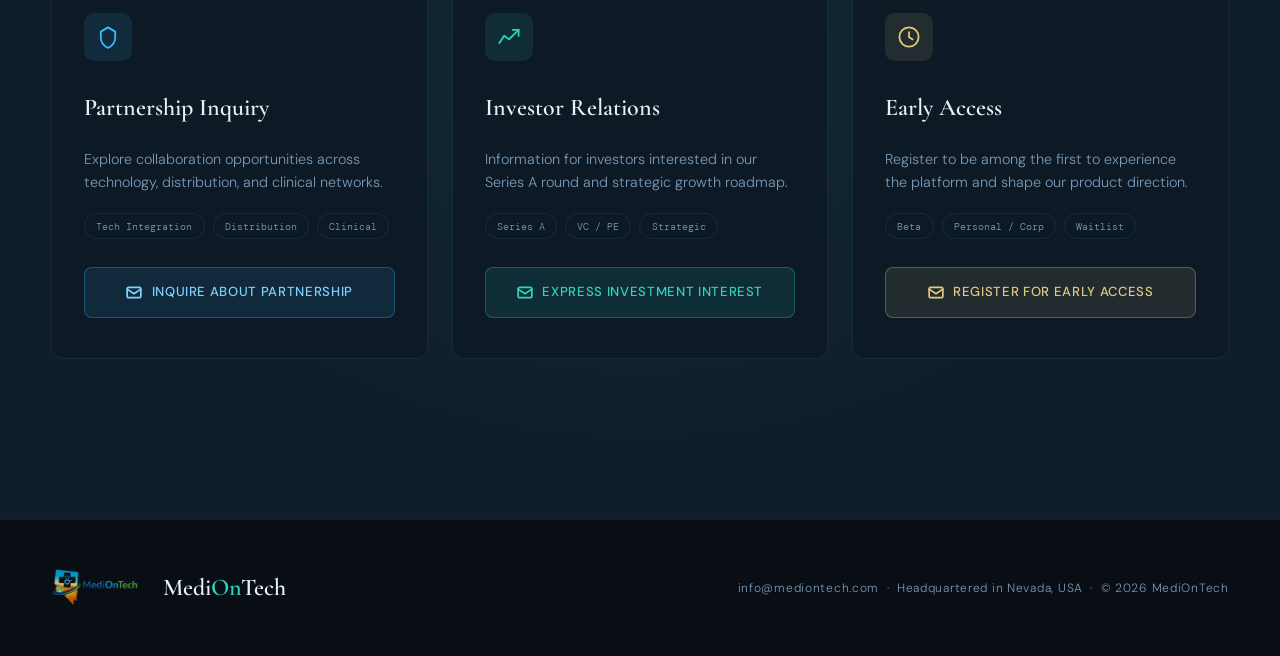
==== commit f67fc1ad: "added concept image" ====
--- a/index.html
+++ b/index.html
@@ -34,12 +34,17 @@
 <!-- HERO -->
 <section class="hero">
   <div class="hero-orb2"></div>
-  <div class="hero-tag">Lifelong Digital Health Platform</div>
-  <h1>Your Lifelong<br><em>Digital Family</em><br>Doctor</h1>
-  <p class="hero-desc">MediOnTech vertically integrates advanced healthcare technologies to support prevention, early intervention, treatment, and lifelong wellness.</p>
-  <div class="hero-btns">
-    <a href="#continuum" class="btn-primary">Explore Our Vision</a>
-    <a href="#cta" class="btn-secondary">Contact Us</a>
+  <div class="hero-content">
+    <div class="hero-tag">Lifelong Digital Health Platform</div>
+    <h1>Your Lifelong<br><em>Digital Family</em><br>Doctor</h1>
+    <p class="hero-desc">MediOnTech vertically integrates advanced healthcare technologies to support prevention, early intervention, treatment, and lifelong wellness.</p>
+    <div class="hero-btns">
+      <a href="#continuum" class="btn-primary">Explore Our Vision</a>
+      <a href="#cta" class="btn-secondary">Contact Us</a>
+    </div>
+  </div>
+  <div class="hero-visual">
+    <img src="images/remote_ai_healthcare_s.png" alt="Remote AI Healthcare" class="hero-img">
   </div>
 </section>
 
--- a/style.css
+++ b/style.css
@@ -49,15 +49,30 @@
 .nav-cta:hover { background: var(--teal); color: var(--deep); }
 
 /* HERO */
-.hero { min-height: 100vh; display: flex; flex-direction: column; justify-content: center; align-items: flex-start; padding: 10rem 4vw 6rem; position: relative; overflow: hidden; }
+.hero { min-height: 100vh; display: flex; align-items: center; padding: 10rem 4vw 6rem; position: relative; overflow: hidden; }
 .hero::before { content: ''; position: absolute; inset: 0; background-image: linear-gradient(rgba(45,212,191,0.04) 1px, transparent 1px), linear-gradient(90deg, rgba(45,212,191,0.04) 1px, transparent 1px); background-size: 60px 60px; mask-image: radial-gradient(ellipse 80% 80% at 50% 40%, black 20%, transparent 100%); }
 .hero::after { content: ''; position: absolute; width: 700px; height: 700px; top: -150px; right: -200px; background: radial-gradient(circle, rgba(45,212,191,0.08) 0%, transparent 70%); pointer-events: none; }
+
+.hero-content { flex: 1; z-index: 2; }
+.hero-visual { flex: 1; display: flex; justify-content: flex-end; align-items: center; z-index: 2; position: relative; }
+.hero-img { width: 100%; max-width: 600px; height: auto; border-radius: 20px; box-shadow: 0 30px 60px rgba(0,0,0,0.5); border: 1px solid var(--border); transition: transform 0.5s ease; animation: fadeUp 1s 1s forwards; opacity: 0; }
+.hero-img:hover { transform: translateY(-10px) scale(1.02); }
+
 .hero-orb2 { position: absolute; width: 500px; height: 500px; bottom: -100px; left: 10%; background: radial-gradient(circle, rgba(56,189,248,0.06) 0%, transparent 70%); pointer-events: none; }
-.hero-tag { font-family: 'DM Mono', monospace; font-size: 0.72rem; letter-spacing: 0.18em; text-transform: uppercase; color: var(--teal); border: 1px solid rgba(45,212,191,0.3); padding: 0.35rem 0.9rem; margin-bottom: 2rem; opacity: 0; animation: fadeUp 0.8s 0.2s forwards; }
-.hero h1 { font-family: 'Cormorant Garamond', serif; font-size: clamp(3rem, 7vw, 7rem); font-weight: 300; line-height: 1.05; max-width: 14ch; margin-bottom: 0.6rem; opacity: 0; animation: fadeUp 0.9s 0.4s forwards; }
+.hero-tag { display: inline-block; font-family: 'DM Mono', monospace; font-size: 0.72rem; letter-spacing: 0.18em; text-transform: uppercase; color: var(--teal); border: 1px solid rgba(45,212,191,0.3); padding: 0.35rem 0.9rem; margin-bottom: 2rem; opacity: 0; animation: fadeUp 0.8s 0.2s forwards; }
+.hero h1 { font-family: 'Cormorant Garamond', serif; font-size: clamp(3rem, 6vw, 6.5rem); font-weight: 300; line-height: 1.05; margin-bottom: 0.6rem; opacity: 0; animation: fadeUp 0.9s 0.4s forwards; }
 .hero h1 em { font-style: italic; color: var(--teal); }
 .hero-desc { max-width: 52ch; font-size: 1rem; color: var(--muted); margin-bottom: 3rem; opacity: 0; animation: fadeUp 0.9s 0.7s forwards; }
 .hero-btns { display: flex; gap: 1rem; flex-wrap: wrap; opacity: 0; animation: fadeUp 0.9s 0.85s forwards; }
+
+@media (max-width: 1100px) {
+  .hero { flex-direction: column; align-items: flex-start; text-align: left; padding-top: 8rem; }
+  .hero-visual { width: 100%; justify-content: center; margin-top: 4rem; }
+  .hero-img { max-width: 500px; }
+}
+@media (max-width: 600px) {
+  .hero h1 { font-size: 2.8rem; }
+}
 
 .btn-primary { padding: 0.85rem 2.2rem; background: var(--teal); color: var(--deep); font-family: 'DM Sans', sans-serif; font-size: 0.82rem; font-weight: 500; letter-spacing: 0.08em; text-transform: uppercase; border: none; cursor: pointer; text-decoration: none; transition: all 0.25s; position: relative; overflow: hidden; }
 .btn-primary::after { content: ''; position: absolute; inset: 0; background: rgba(255,255,255,0.15); transform: translateX(-100%); transition: transform 0.3s; }
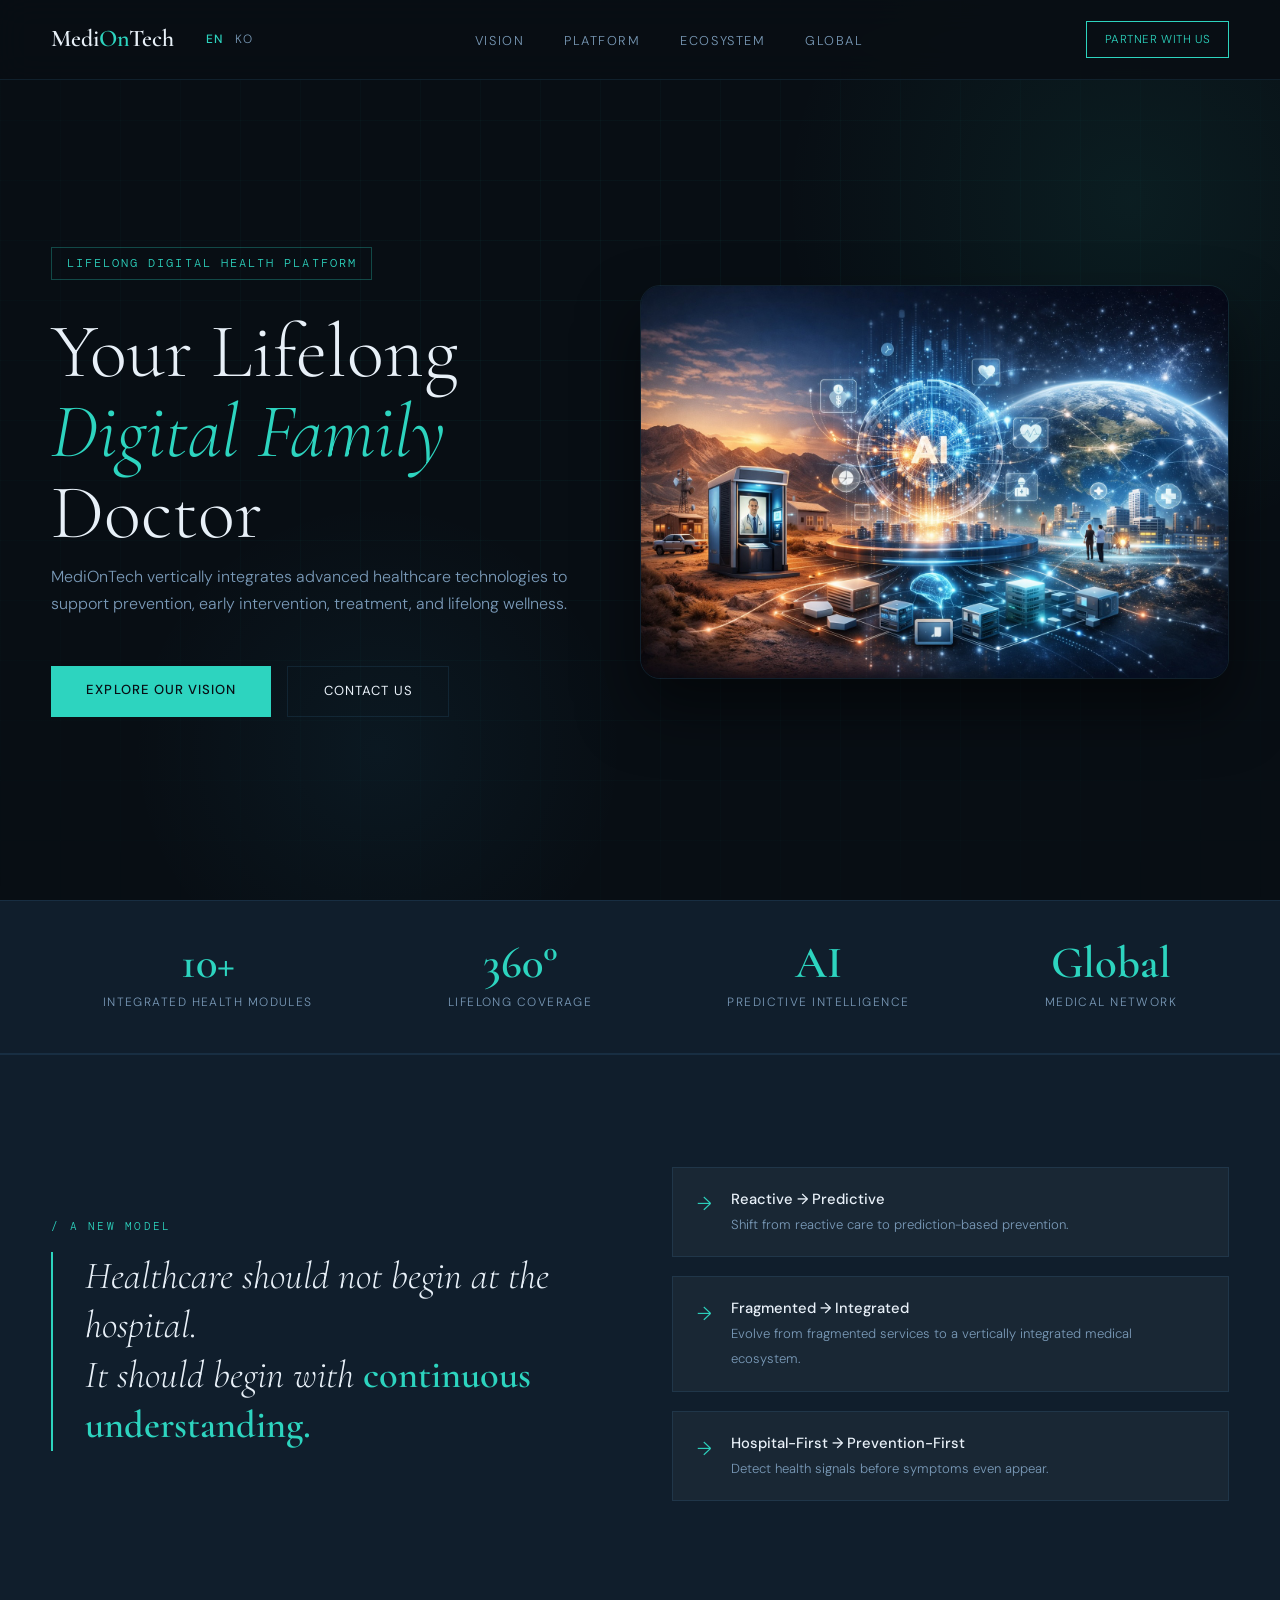
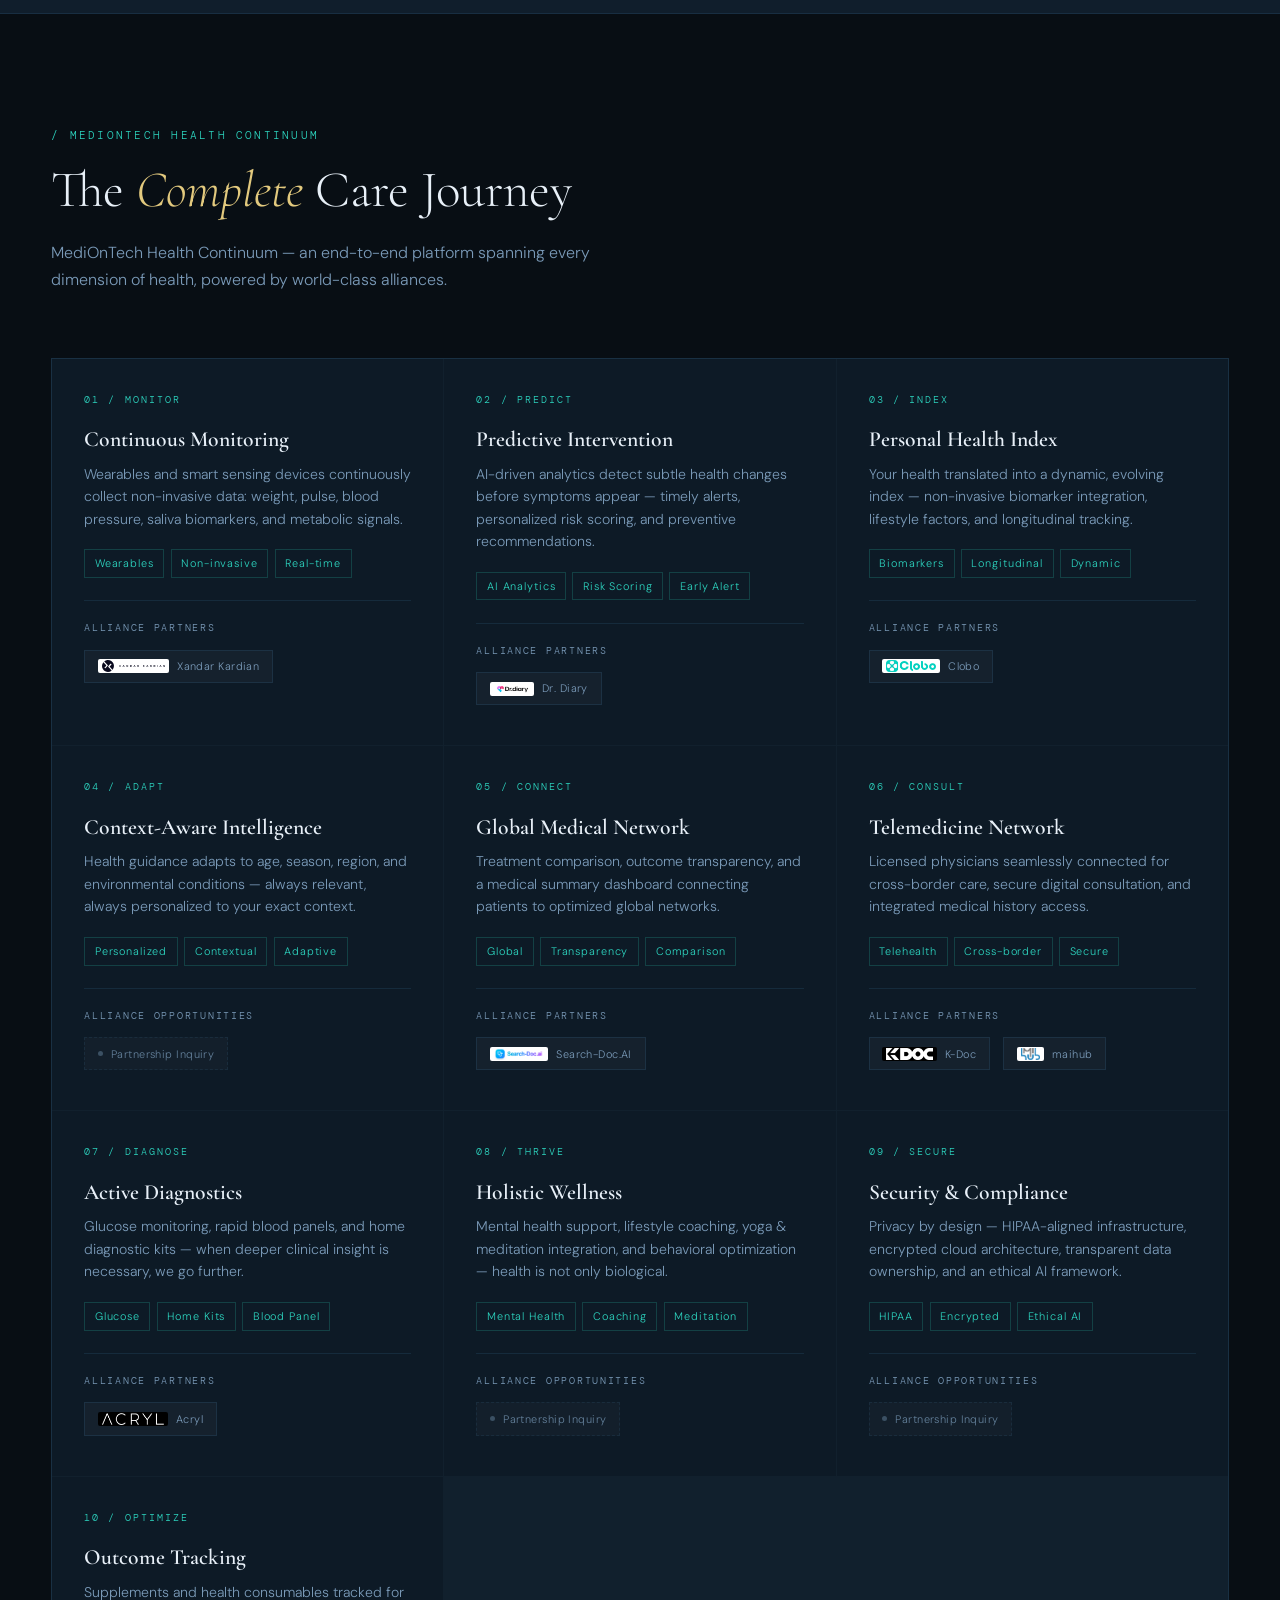
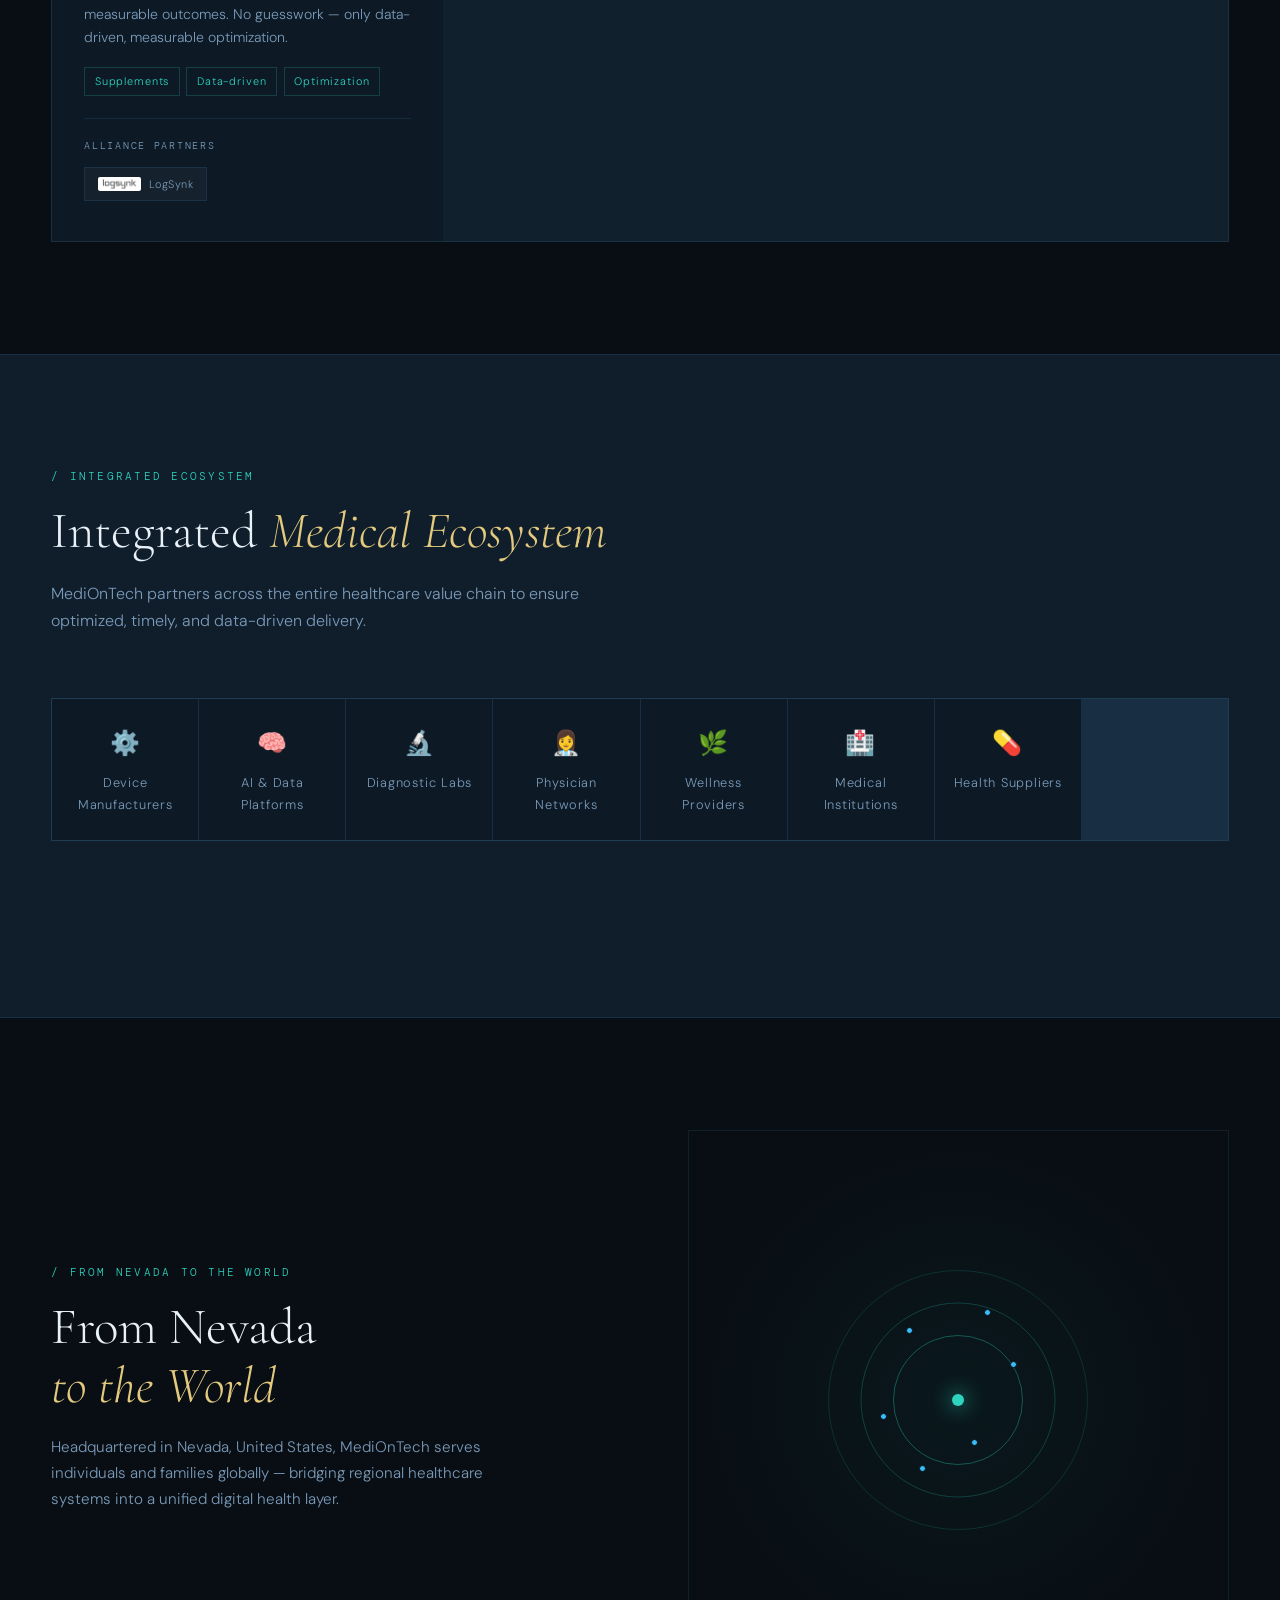
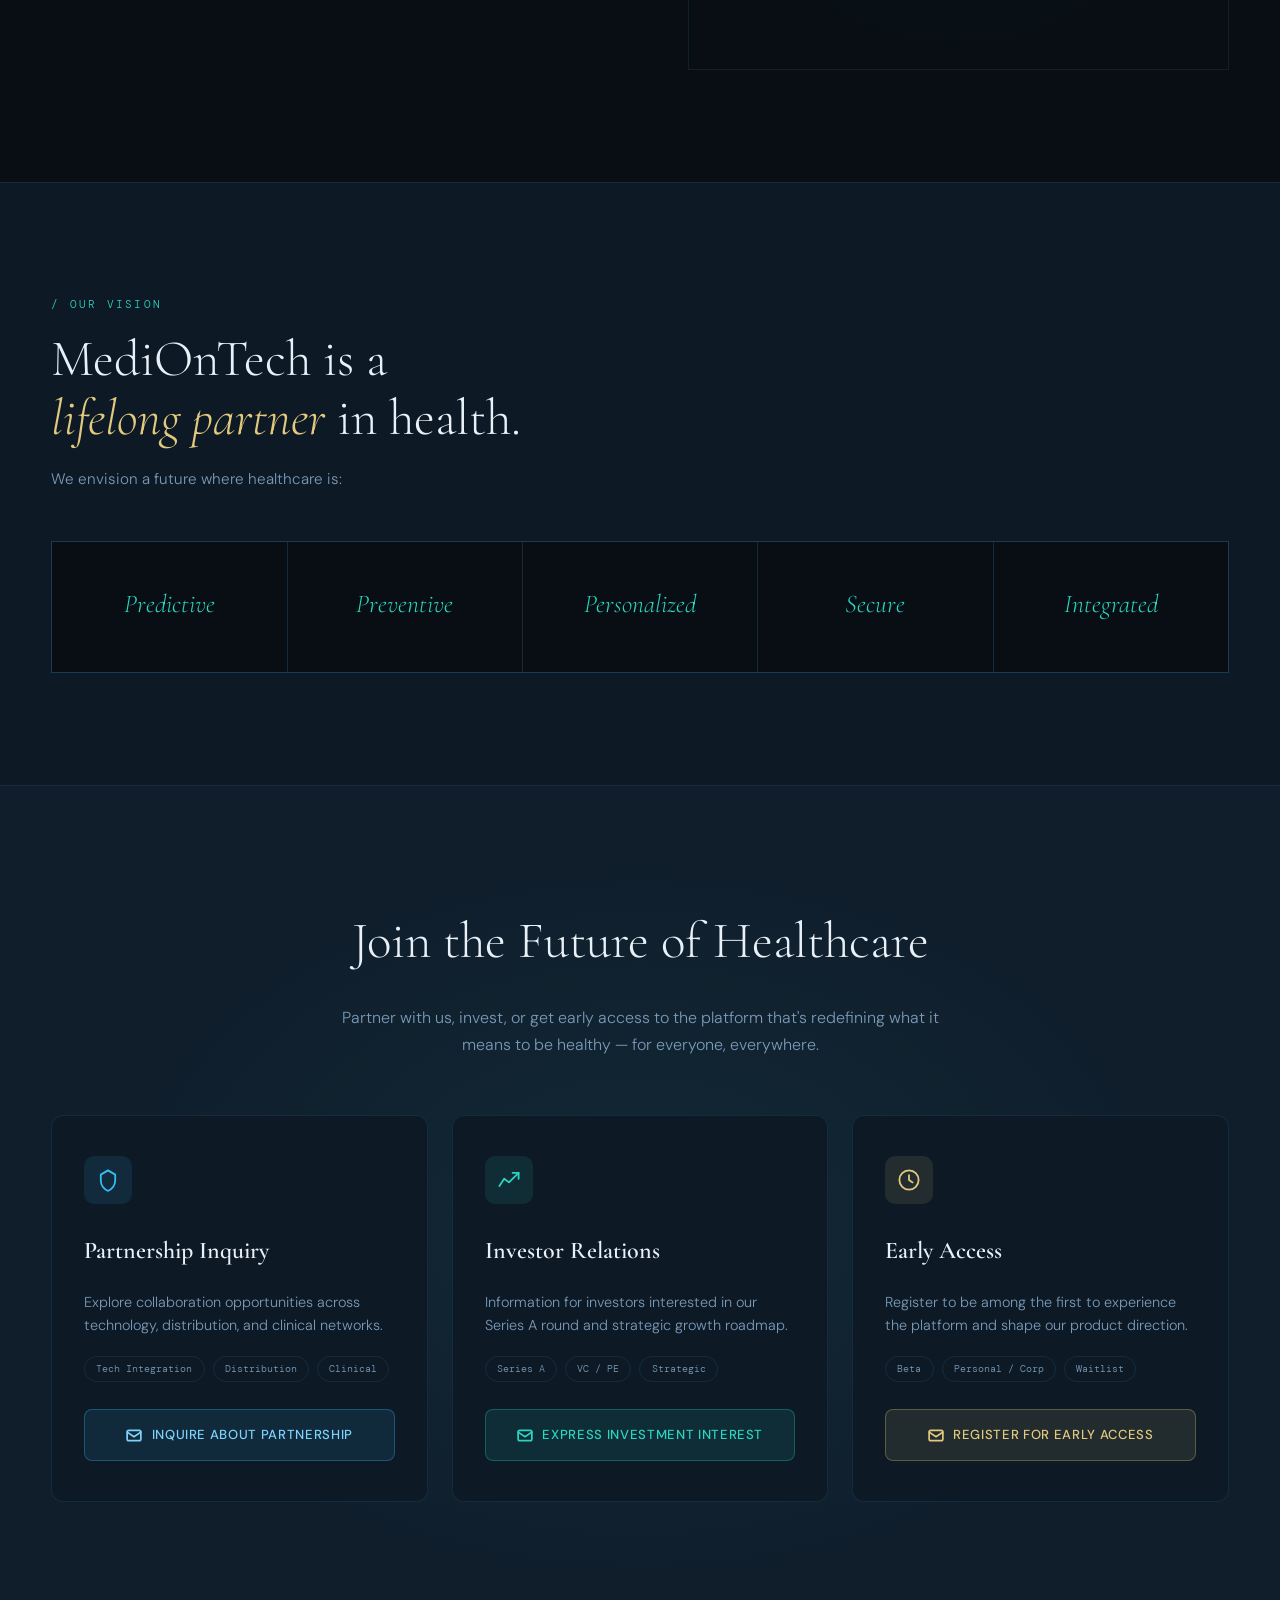
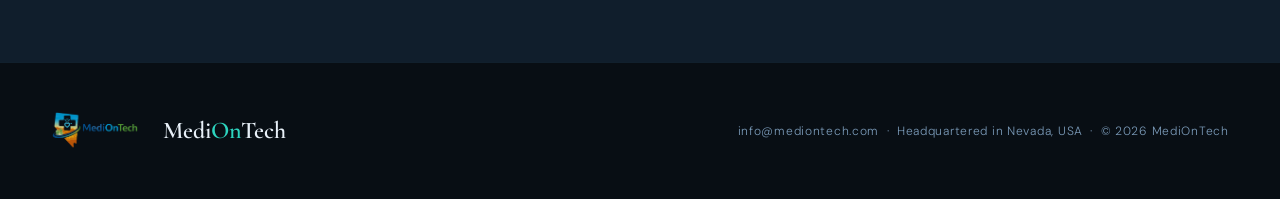
==== commit feed0e15: "I have commented out the news-related sections (navigation link, news ticker, and the "What's New" s" ====
--- a/index.html
+++ b/index.html
@@ -22,7 +22,7 @@
   <ul class="nav-links">
     <li><a href="#paradigm">Vision</a></li>
     <li><a href="#continuum">Platform</a></li>
-    <li><a href="#news">News</a></li>
+    <!-- <li><a href="#news">News</a></li> -->
     <li><a href="#ecosystem">Ecosystem</a></li>
     <li><a href="#global">Global</a></li>
   </ul>
@@ -248,13 +248,16 @@
 </section>
 
 <!-- NEWS TICKER -->
+<!--
 <div class="news-ticker">
   <div class="ticker-inner" id="ticker-content">
     <span class="ticker-item">Loading latest news...</span>
   </div>
 </div>
+-->
 
 <!-- WHAT'S NEW -->
+<!--
 <section id="news" class="news-section">
   <div class="news-header">
     <div class="news-header-left">
@@ -268,6 +271,7 @@
   <div id="featured-news-container"></div>
   <div class="news-grid reveal" id="news-grid-container"></div>
 </section>
+-->
 
 <!-- ECOSYSTEM -->
 <section id="ecosystem" class="ecosystem">
--- a/style.css
+++ b/style.css
@@ -44,8 +44,8 @@
 .nav-links { display: flex; gap: 2.5rem; list-style: none; }
 .nav-links a { font-size: 0.8rem; letter-spacing: 0.12em; text-transform: uppercase; color: var(--muted); text-decoration: none; transition: color 0.2s; }
 .nav-links a:hover { color: var(--text); }
-.nav-right { display: flex; align-items: center; gap: 2rem; }
-.nav-cta { padding: 0.55rem 1.4rem; background: transparent; border: 1px solid var(--teal); color: var(--teal); font-family: 'DM Sans', sans-serif; font-size: 0.78rem; letter-spacing: 0.1em; text-transform: uppercase; cursor: pointer; transition: all 0.25s; text-decoration: none; }
+.nav-right { display: flex; align-items: center; gap: 1rem; }
+.nav-cta { padding: 0.5rem 1.1rem; background: transparent; border: 1px solid var(--teal); color: var(--teal); font-family: 'DM Sans', sans-serif; font-size: 0.72rem; letter-spacing: 0.05em; text-transform: uppercase; cursor: pointer; transition: all 0.25s; text-decoration: none; white-space: nowrap; }
 .nav-cta:hover { background: var(--teal); color: var(--deep); }
 
 /* HERO */
@@ -267,6 +267,10 @@
   .news-grid { grid-template-columns: 1fr 1fr; }
 }
 @media (max-width: 600px) {
+  nav { padding: 1rem 4vw; }
+  .nav-lang { margin-left: 1rem; gap: 0.5rem; }
+  .nav-cta { padding: 0.4rem 0.8rem; font-size: 0.65rem; }
+  .nav-logo { font-size: 1.1rem; }
   .news-grid { grid-template-columns: 1fr; }
   .hero h1 { font-size: 2.8rem; }
 }
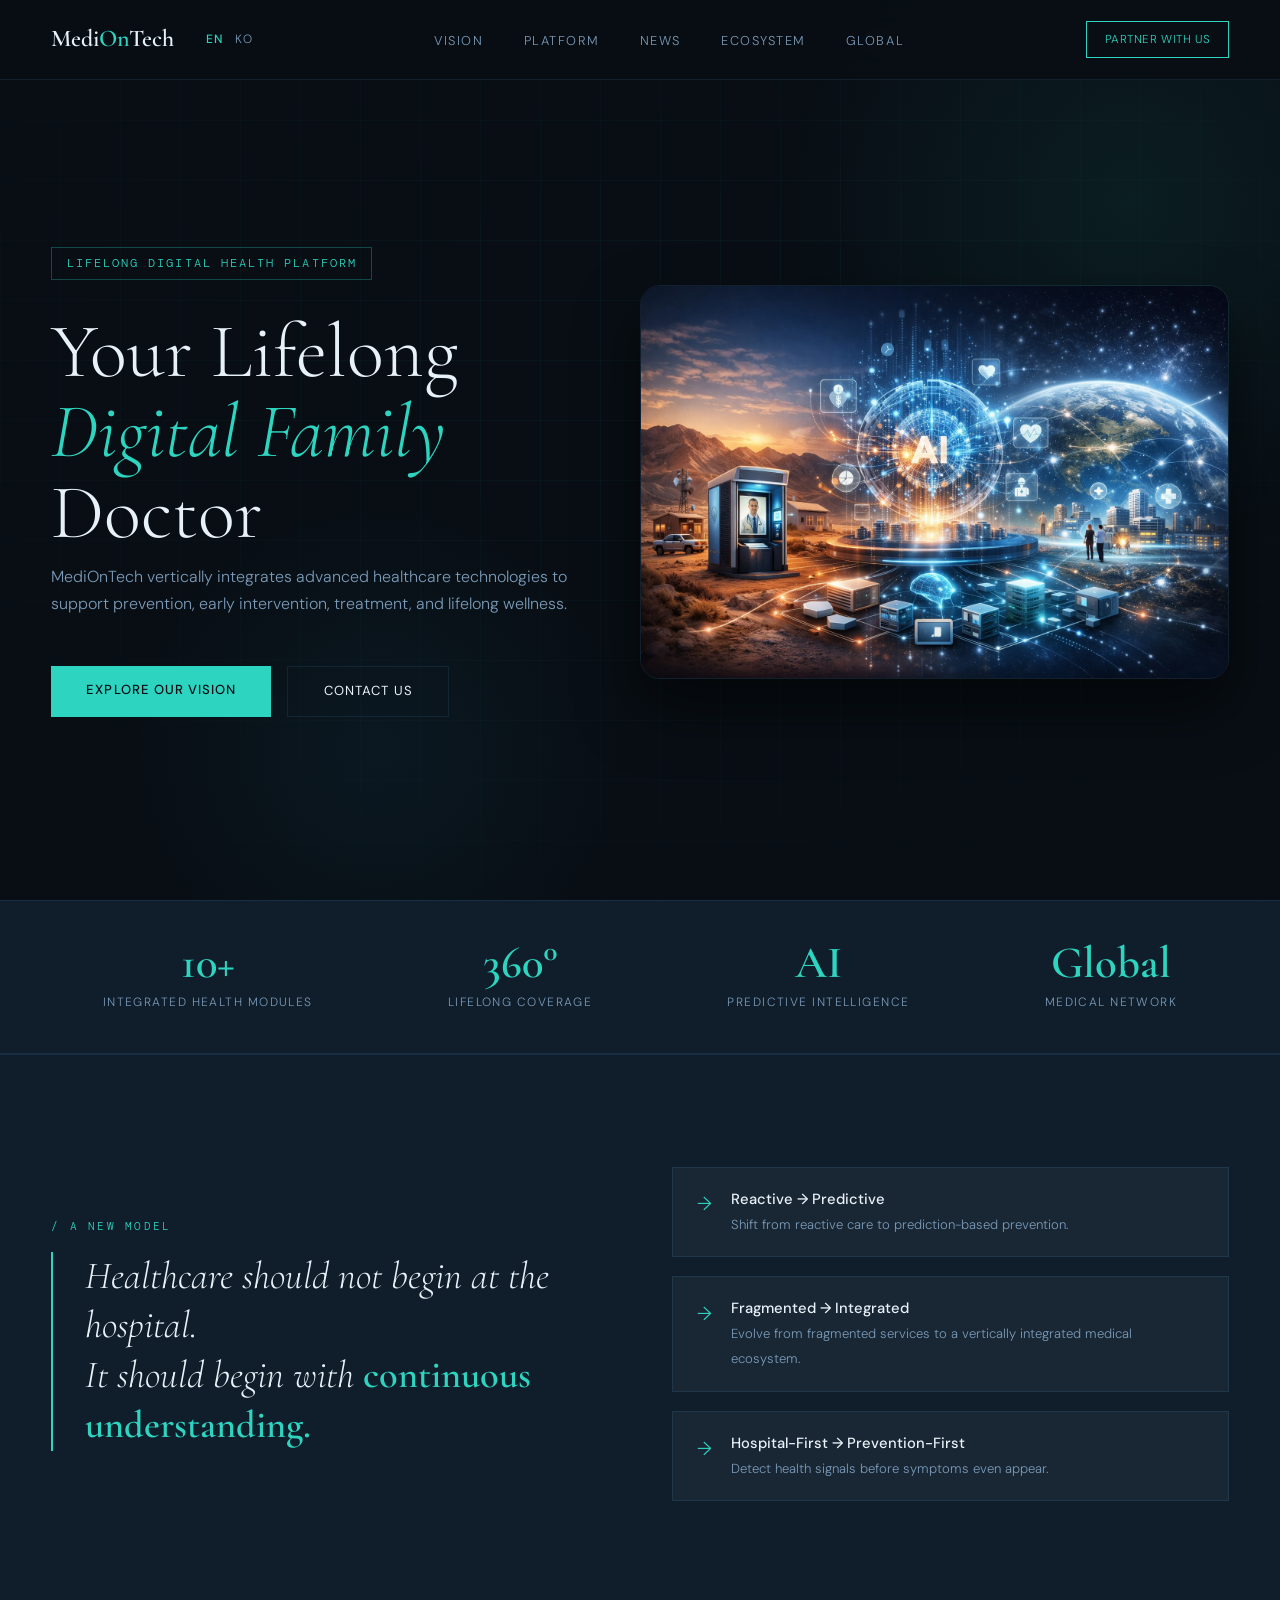
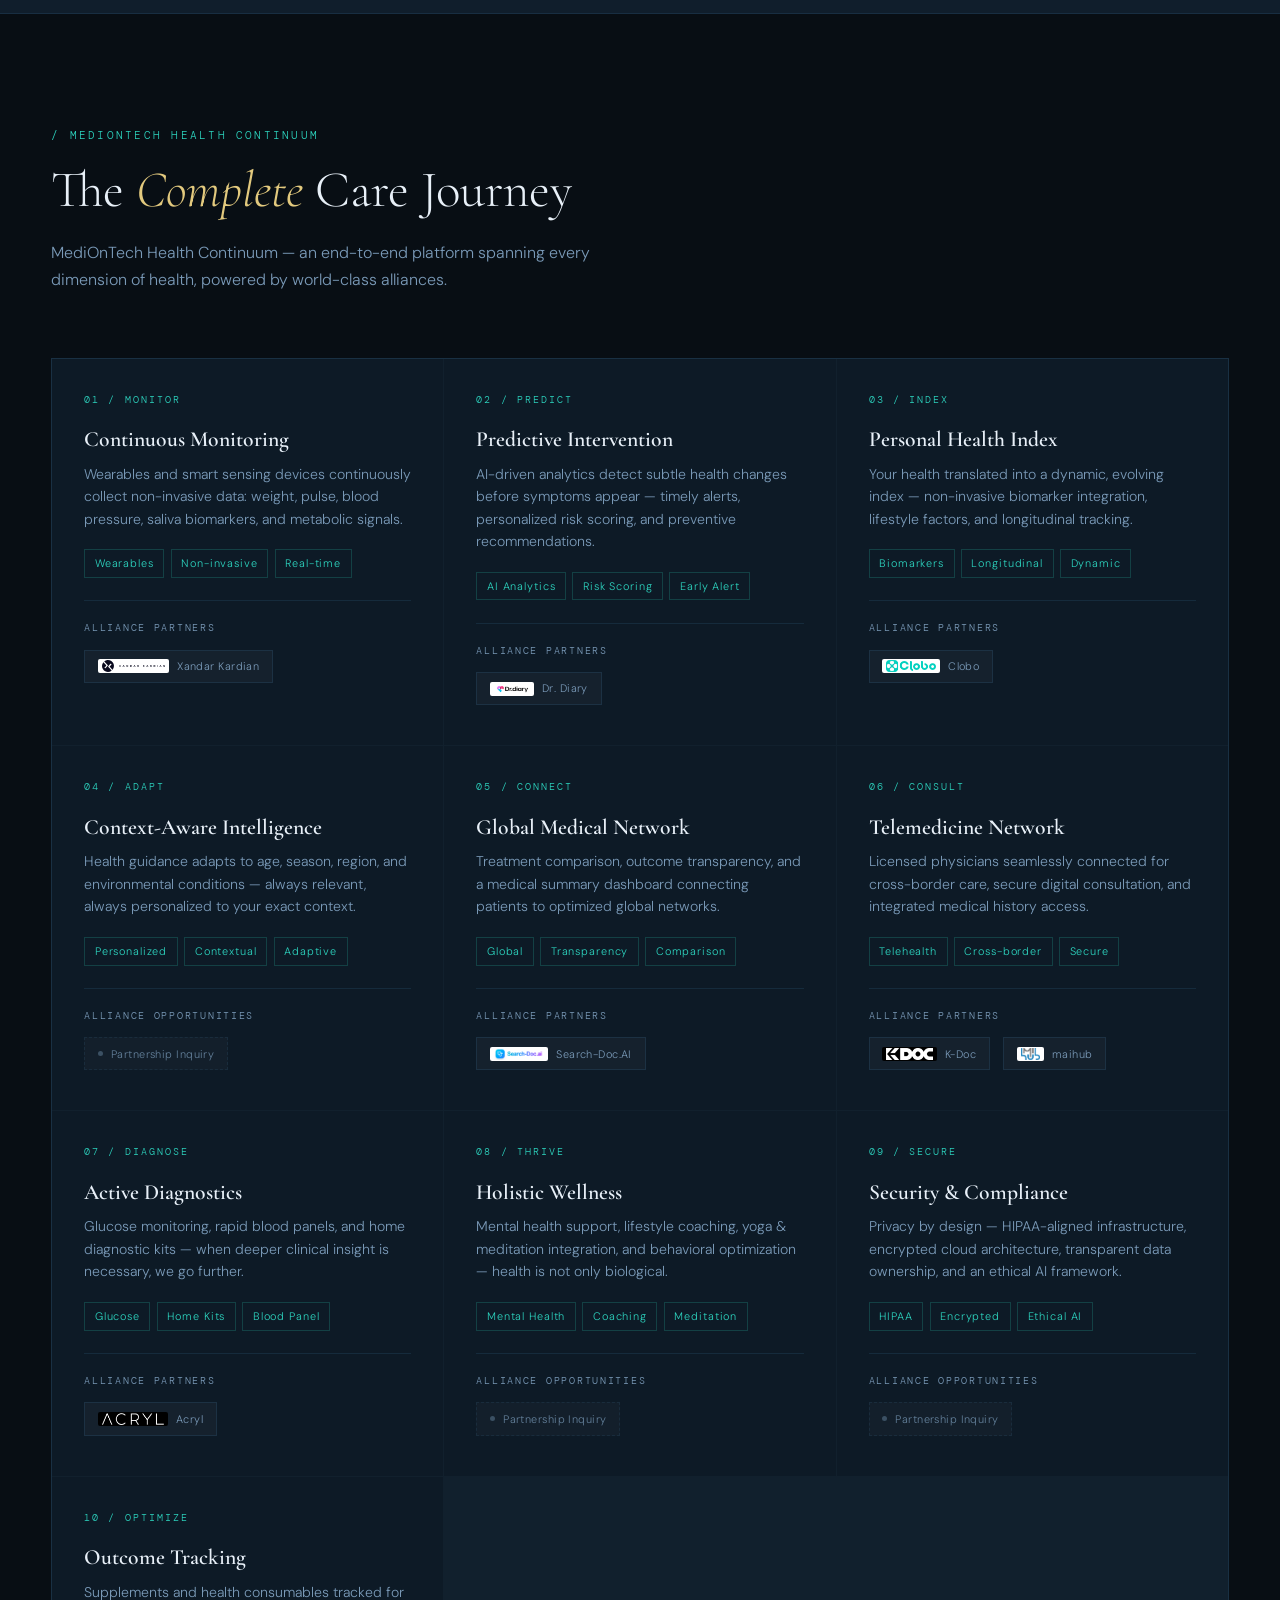
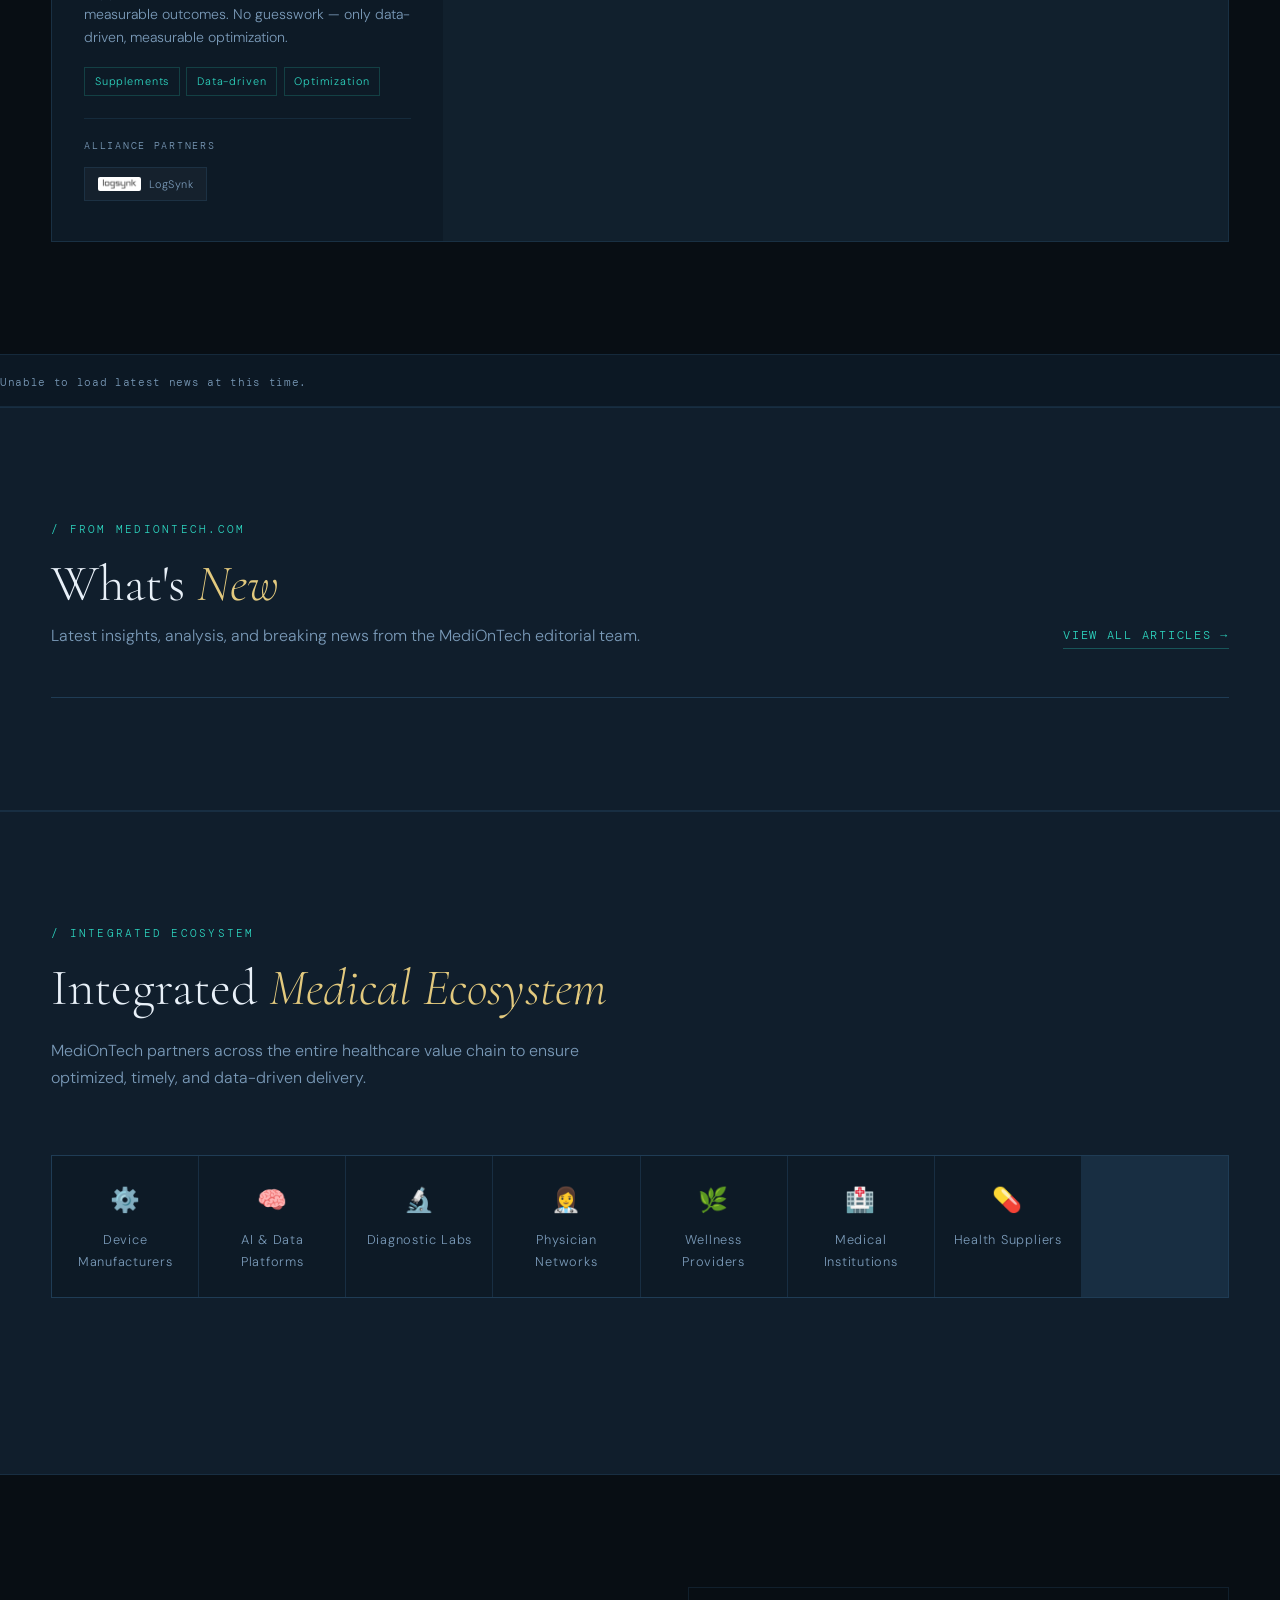
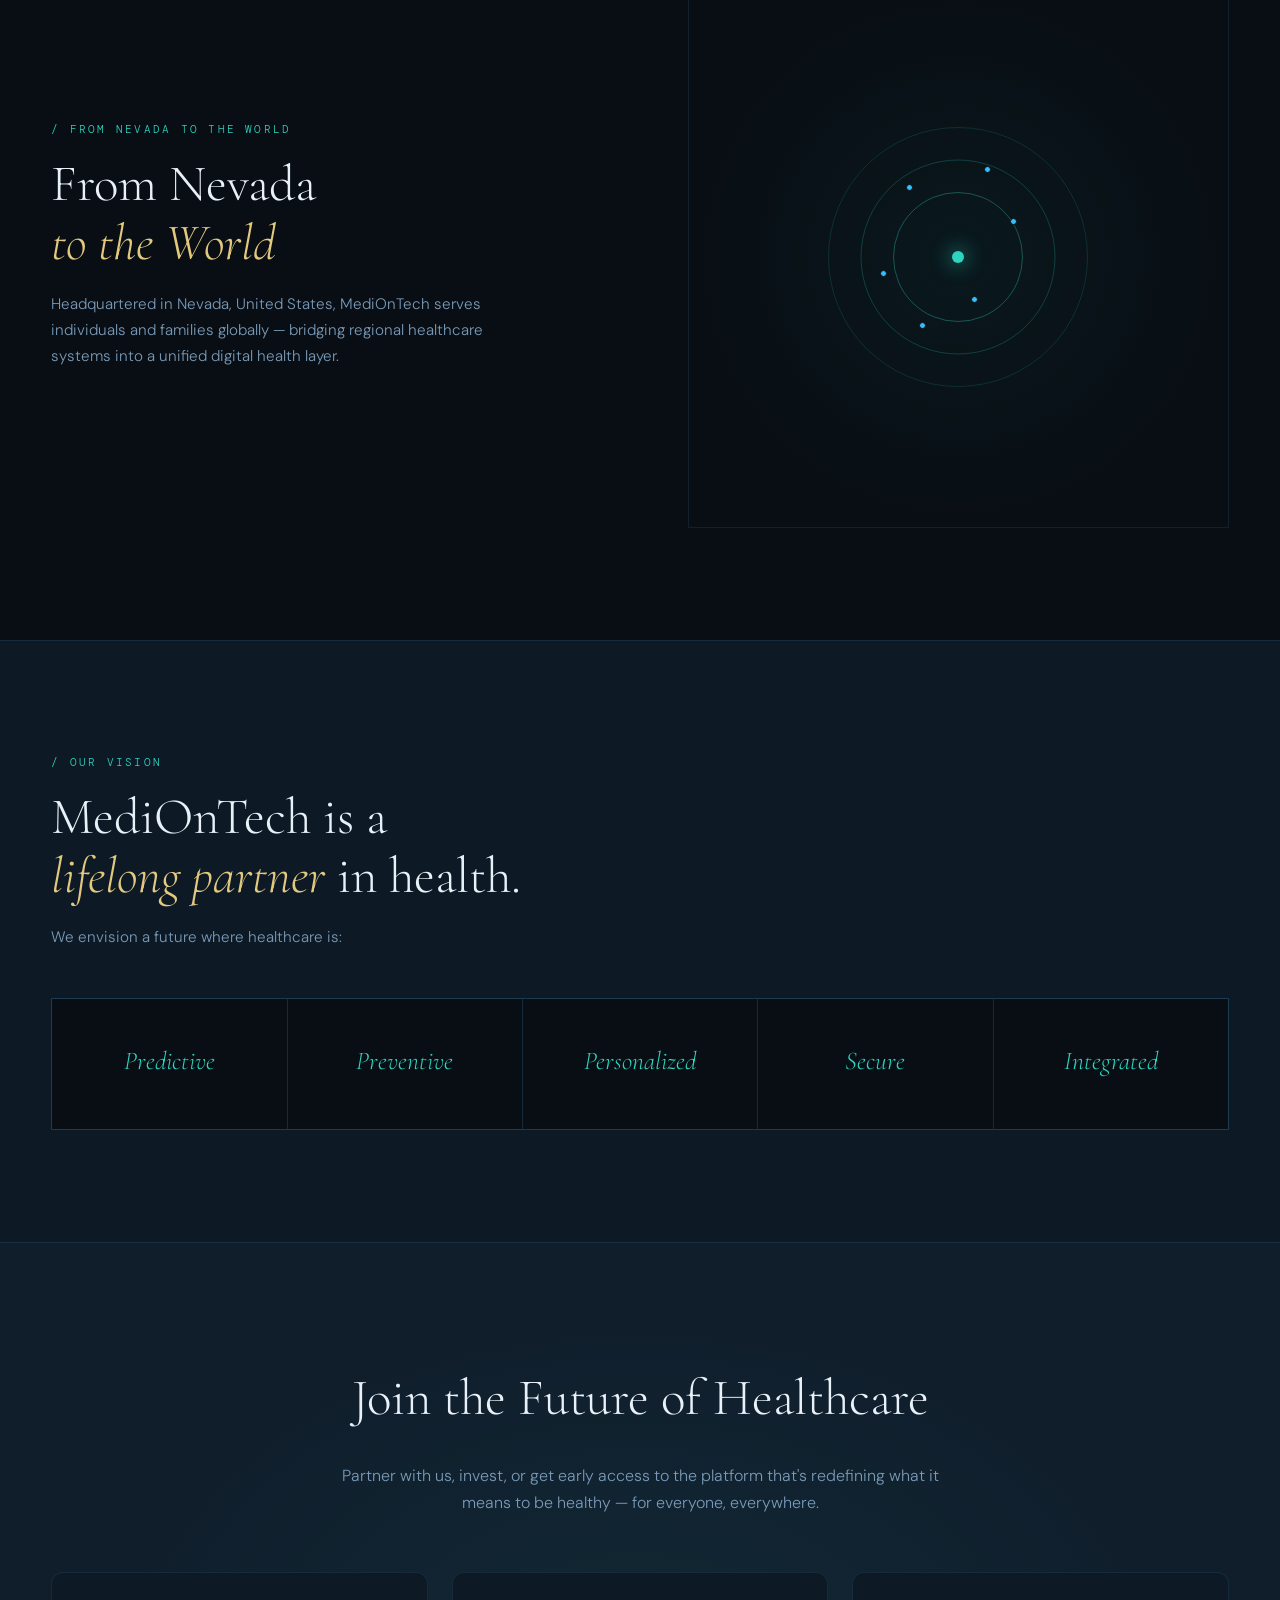
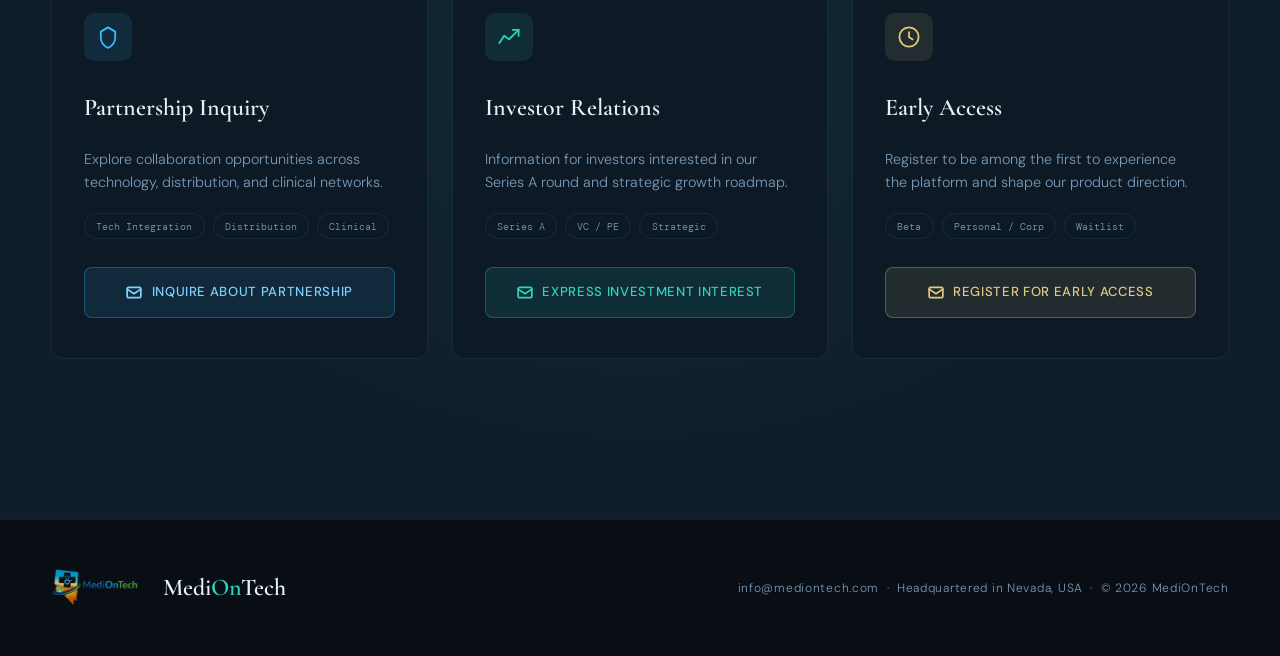
==== commit 0d6f8e52: "update news feed and look and feel" ====
--- a/index.html
+++ b/index.html
@@ -22,7 +22,7 @@
   <ul class="nav-links">
     <li><a href="#paradigm">Vision</a></li>
     <li><a href="#continuum">Platform</a></li>
-    <!-- <li><a href="#news">News</a></li> -->
+    <li><a href="#news">News</a></li>
     <li><a href="#ecosystem">Ecosystem</a></li>
     <li><a href="#global">Global</a></li>
   </ul>
@@ -248,16 +248,13 @@
 </section>
 
 <!-- NEWS TICKER -->
-<!--
 <div class="news-ticker">
   <div class="ticker-inner" id="ticker-content">
     <span class="ticker-item">Loading latest news...</span>
   </div>
 </div>
--->
 
 <!-- WHAT'S NEW -->
-<!--
 <section id="news" class="news-section">
   <div class="news-header">
     <div class="news-header-left">
@@ -271,7 +268,6 @@
   <div id="featured-news-container"></div>
   <div class="news-grid reveal" id="news-grid-container"></div>
 </section>
--->
 
 <!-- ECOSYSTEM -->
 <section id="ecosystem" class="ecosystem">
--- a/style.css
+++ b/style.css
@@ -158,16 +158,16 @@
 
 /* NEWS SECTION */
 .news-section { background: var(--surface); border-top: 1px solid var(--border); border-bottom: 1px solid var(--border); }
-.news-header { display: flex; justify-content: space-between; align-items: flex-end; margin-bottom: 3rem; flex-wrap: wrap; gap: 1rem; }
+.news-header { display: flex; justify-content: space-between; align-items: flex-end; margin-bottom: 3rem; flex-wrap: wrap; gap: 1rem; max-width: 1400px; margin-left: auto; margin-right: auto; }
 .news-view-all { font-family: 'DM Mono', monospace; font-size: 0.72rem; letter-spacing: 0.15em; text-transform: uppercase; color: var(--teal); text-decoration: none; border-bottom: 1px solid rgba(45,212,191,0.3); padding-bottom: 2px; white-space: nowrap; transition: border-color 0.2s; }
 .news-view-all:hover { border-color: var(--teal); }
 
 /* Featured */
-.news-featured { display: grid; grid-template-columns: 1fr 1fr; gap: 1px; background: var(--border); border: 1px solid var(--border); margin-bottom: 1px; }
-.news-featured-img { position: relative; overflow: hidden; aspect-ratio: 16/10; }
+.news-featured { display: grid; grid-template-columns: 45% 55%; gap: 1px; background: var(--border); border: 1px solid var(--border); margin-bottom: 1px; max-width: 1400px; margin-left: auto; margin-right: auto; }
+.news-featured-img { position: relative; overflow: hidden; aspect-ratio: 16/9; max-height: 540px; }
 .news-featured-img img { width: 100%; height: 100%; object-fit: cover; transition: transform 0.5s ease; display: block; }
 .news-featured:hover .news-featured-img img { transform: scale(1.03); }
-.news-featured-body { background: var(--ink); padding: 3rem; display: flex; flex-direction: column; justify-content: space-between; transition: background 0.3s; }
+.news-featured-body { background: var(--ink); padding: 2.5rem; display: flex; flex-direction: column; justify-content: space-between; transition: background 0.3s; }
 .news-featured:hover .news-featured-body { background: var(--card); }
 .news-cat { font-family: 'DM Mono', monospace; font-size: 0.65rem; letter-spacing: 0.18em; text-transform: uppercase; color: var(--teal); margin-bottom: 1rem; }
 .news-featured-title { font-family: 'Cormorant Garamond', serif; font-size: clamp(1.4rem, 2.5vw, 2rem); font-weight: 400; line-height: 1.25; color: var(--text); margin-bottom: 1rem; text-decoration: none; display: block; transition: color 0.2s; }
@@ -177,7 +177,7 @@
 .news-meta-dot { width: 3px; height: 3px; border-radius: 50%; background: var(--muted); }
 
 /* Grid */
-.news-grid { display: grid; grid-template-columns: repeat(3, 1fr); gap: 1px; background: var(--border); border: 1px solid var(--border); border-top: none; }
+.news-grid { display: grid; grid-template-columns: repeat(3, 1fr); gap: 1px; background: var(--border); border: 1px solid var(--border); border-top: none; max-width: 1400px; margin-left: auto; margin-right: auto; }
 .news-card { background: var(--ink); text-decoration: none; display: flex; flex-direction: column; overflow: hidden; transition: background 0.3s; }
 .news-card:hover { background: var(--card); }
 .news-card-img { width: 100%; aspect-ratio: 16/9; overflow: hidden; }
@@ -263,8 +263,12 @@
 /* RESPONSIVE */
 @media (max-width: 900px) {
   .nav-links { display: none; }
-  .paradigm-grid, .global-inner, .news-featured { grid-template-columns: 1fr; }
+  .paradigm-grid, .global-inner { grid-template-columns: 1fr; }
   .news-grid { grid-template-columns: 1fr 1fr; }
+}
+@media (max-width: 768px) {
+  .news-featured { grid-template-columns: 1fr; }
+  .news-featured-body { padding: 2rem; }
 }
 @media (max-width: 600px) {
   nav { padding: 1rem 4vw; }
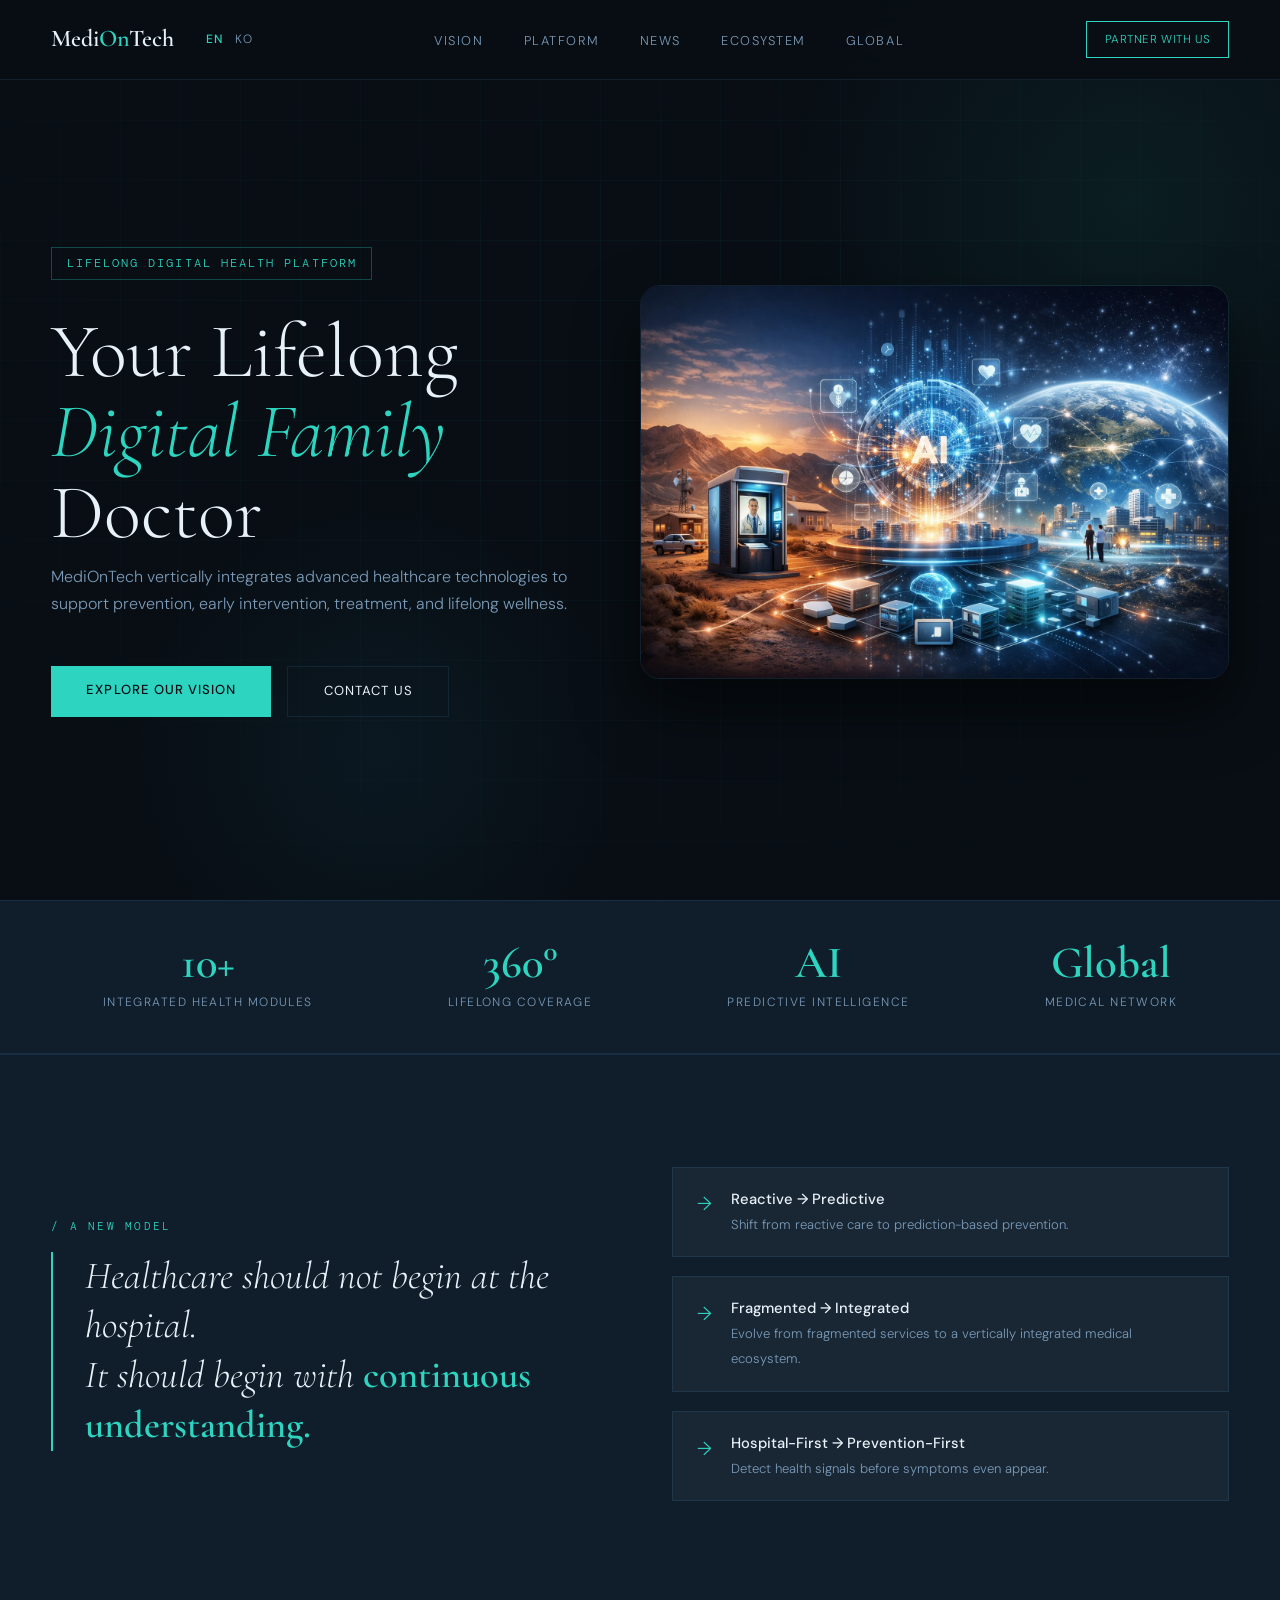
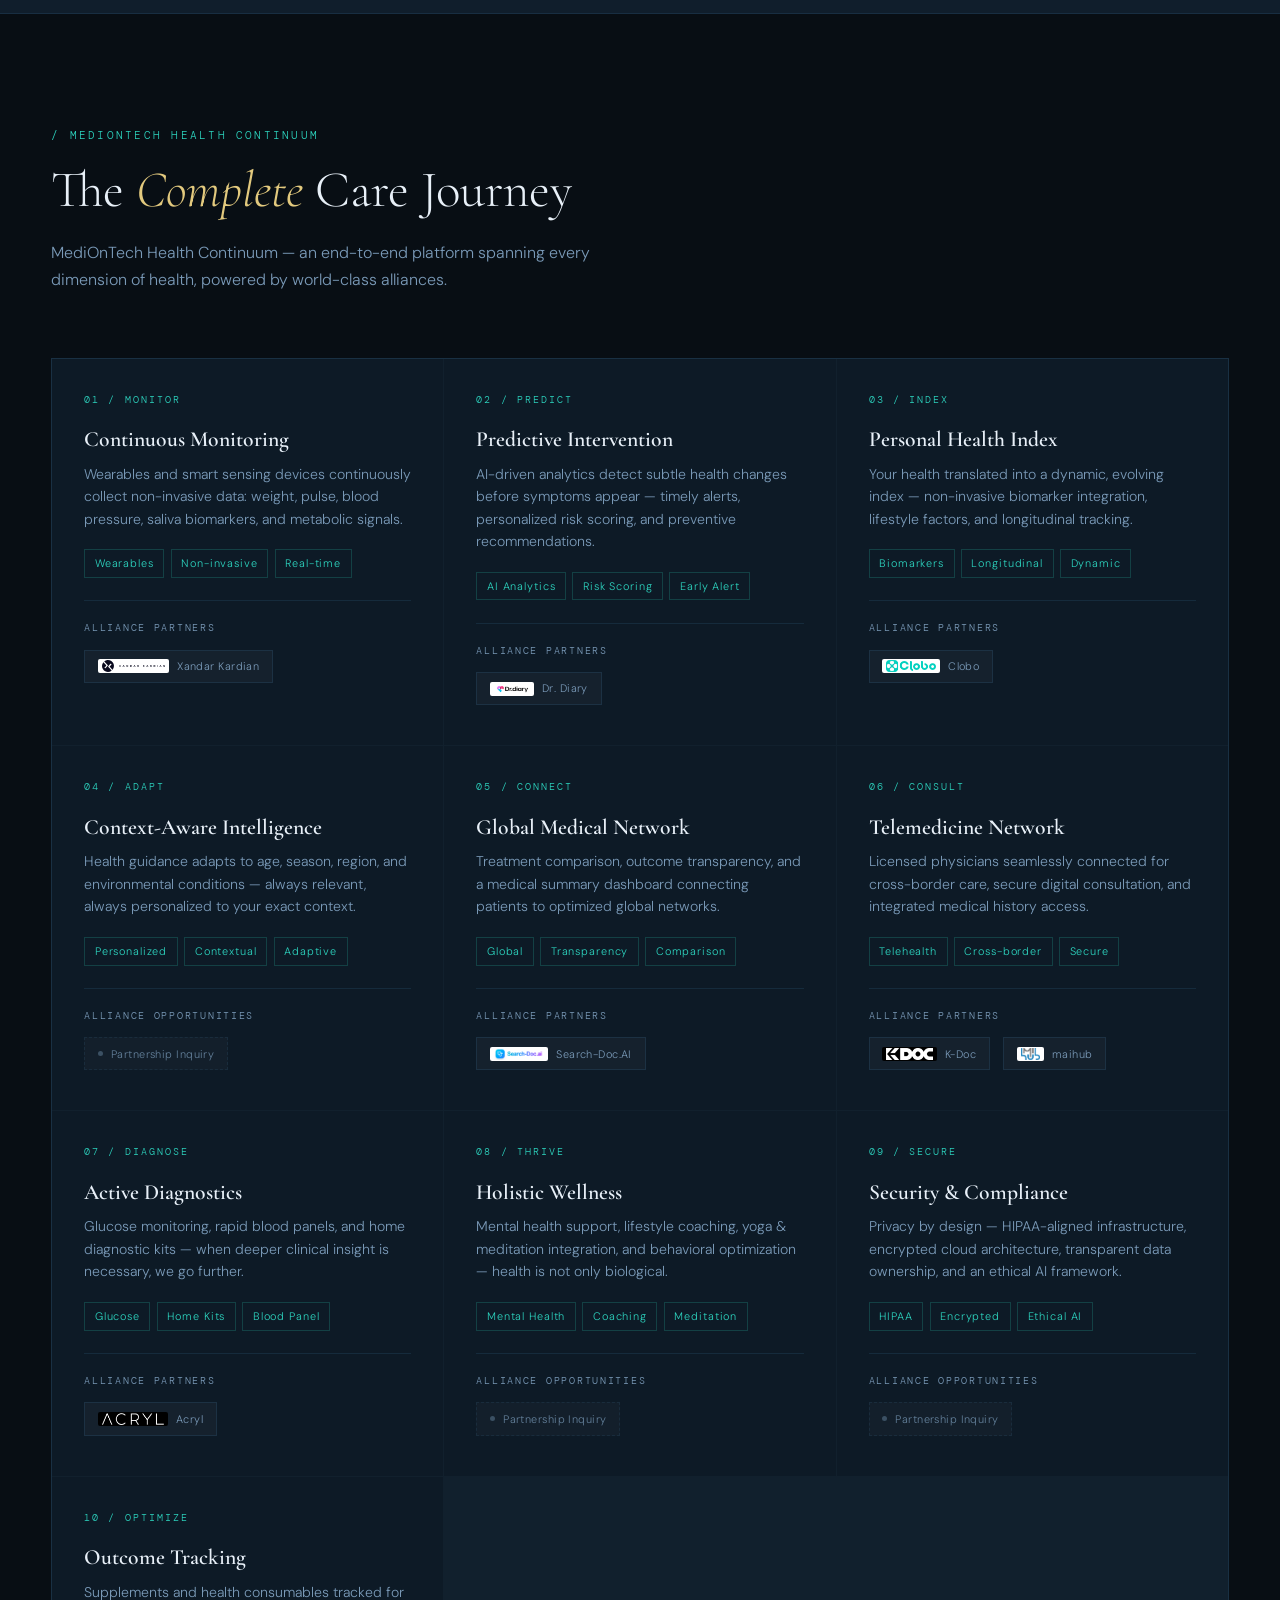
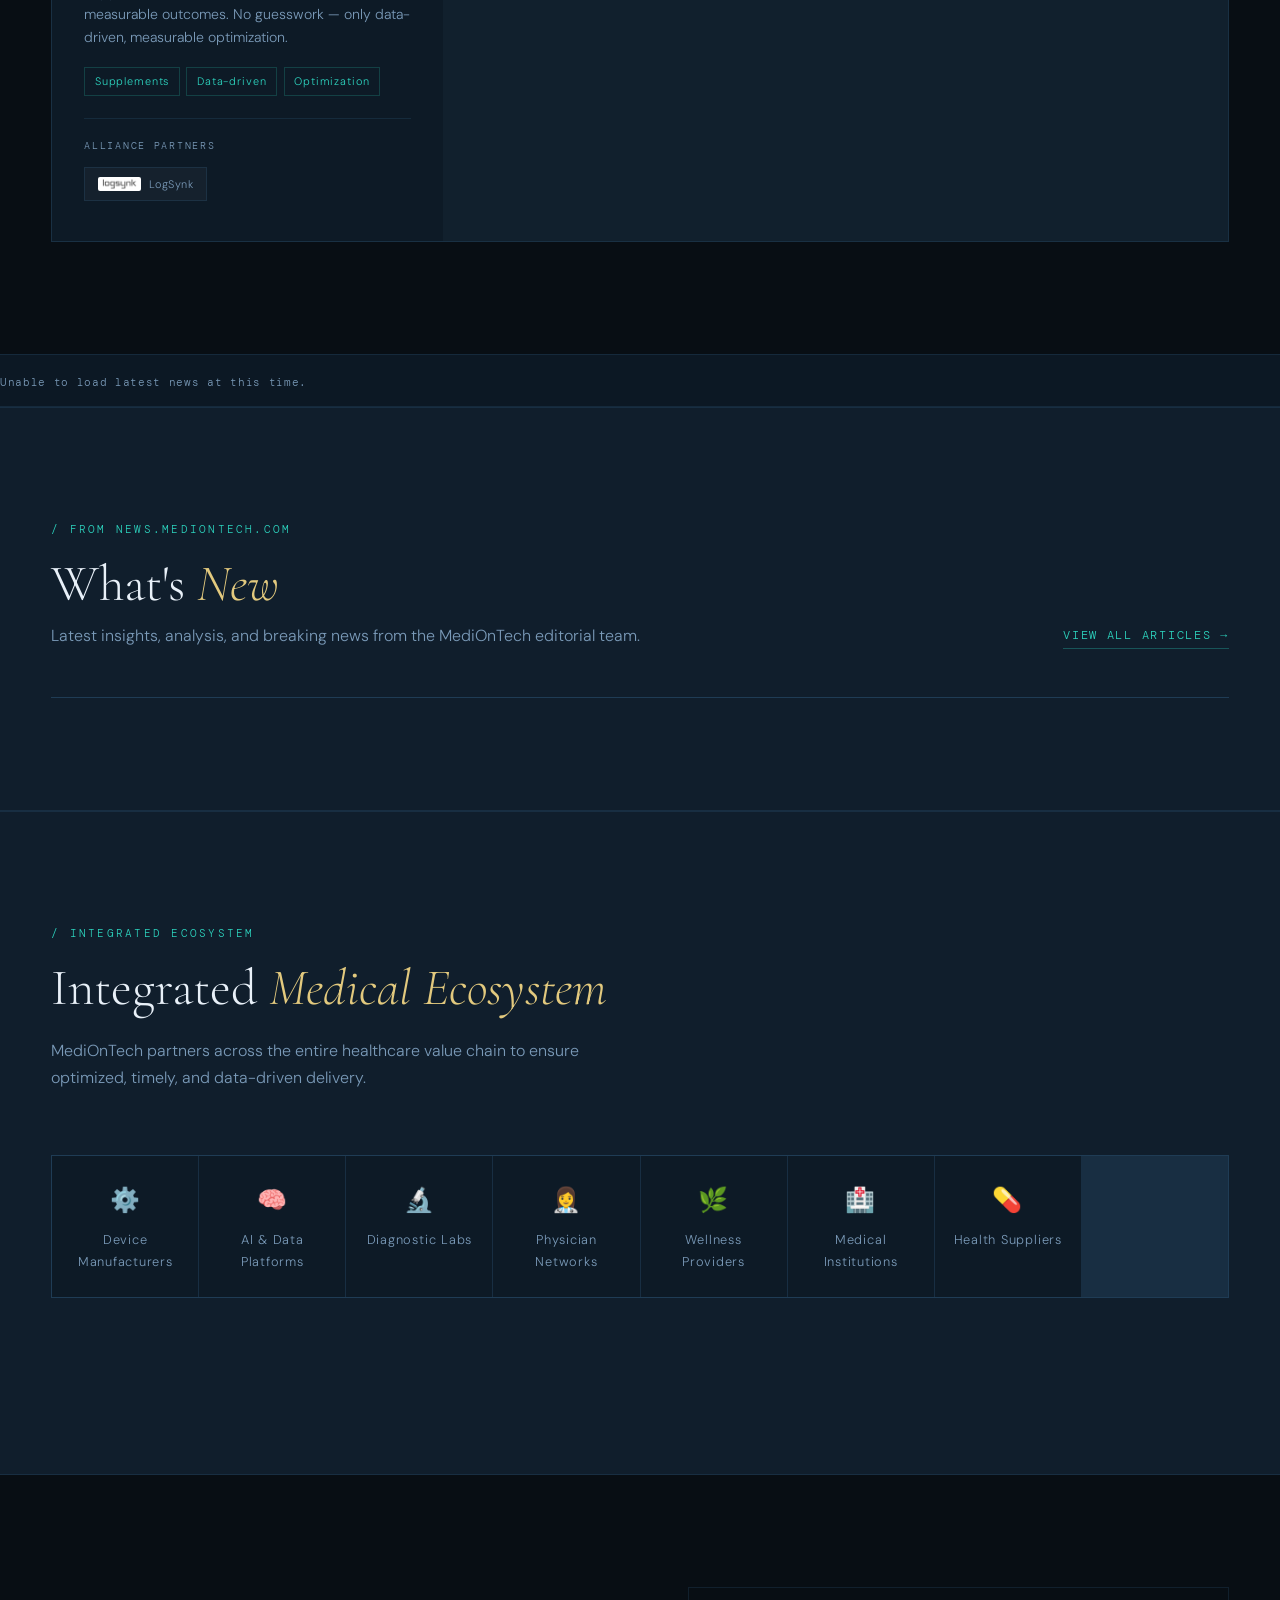
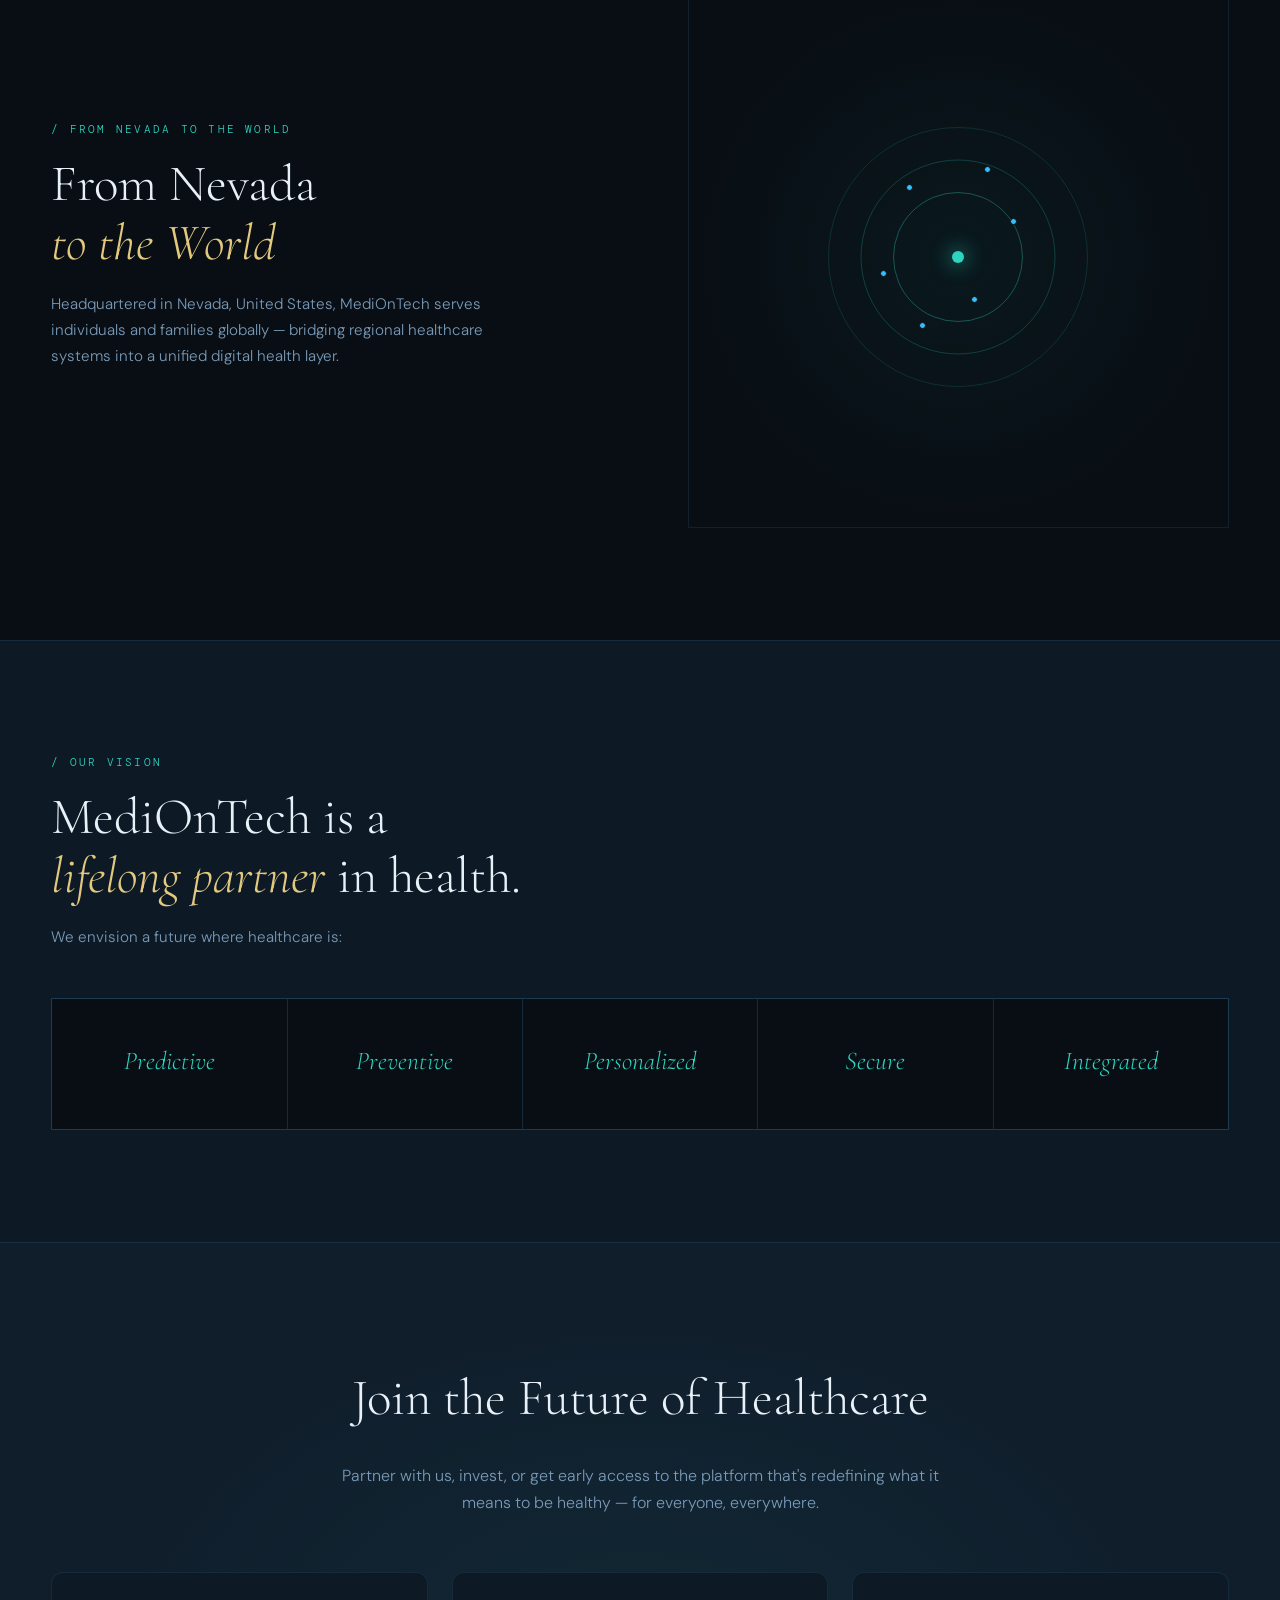
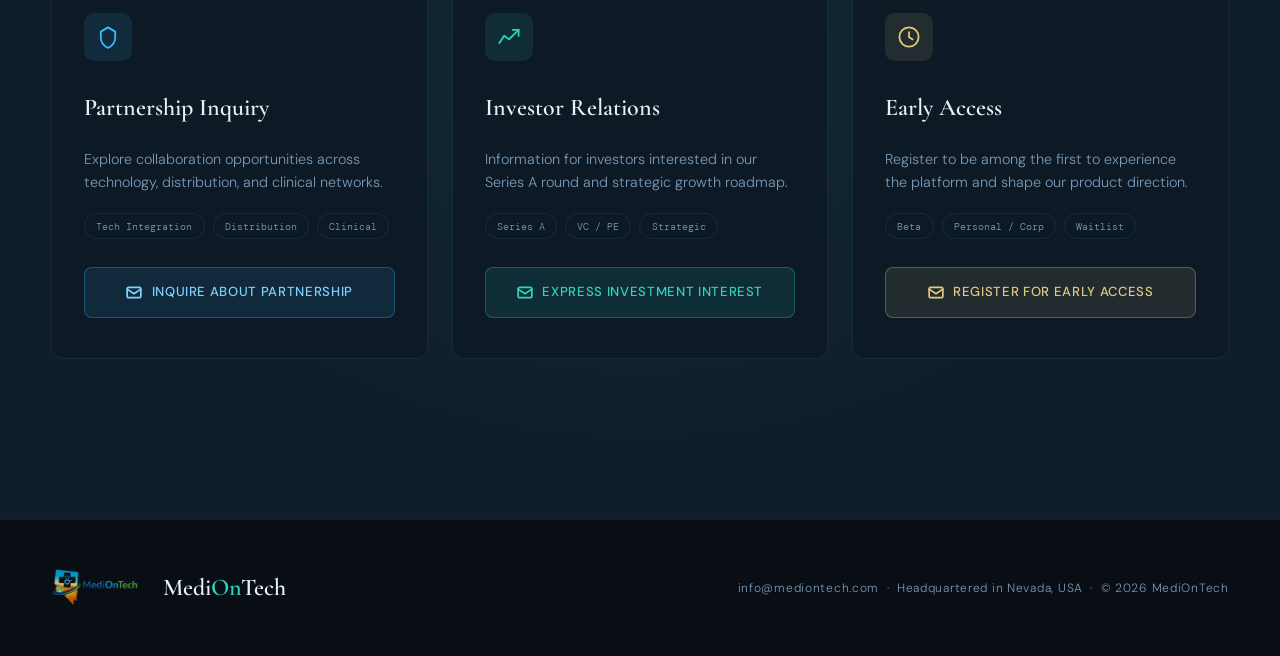
==== commit 198ee30f: "change news url and add icon" ====
--- a/index.html
+++ b/index.html
@@ -6,6 +6,7 @@
 <title>MediOnTech — Your Lifelong Digital Family Doctor</title>
 <link rel="preconnect" href="https://fonts.googleapis.com">
 <link href="https://fonts.googleapis.com/css2?family=Cormorant+Garamond:ital,wght@0,300;0,400;0,600;1,300;1,400&family=DM+Sans:wght@300;400;500&family=DM+Mono:wght@300;400&display=swap" rel="stylesheet">
+<link rel="icon" type="image/png" href="images/mediontech-icon.png">
 <link rel="stylesheet" href="style.css">
 </head>
 <body>
@@ -258,11 +259,11 @@
 <section id="news" class="news-section">
   <div class="news-header">
     <div class="news-header-left">
-      <div class="section-tag">/ From mediontech.com</div>
+      <div class="section-tag">/ From news.mediontech.com</div>
       <h2 class="section-title" style="margin-bottom:0.5rem;">What's <em>New</em></h2>
       <p class="section-sub" style="margin-bottom:0;">Latest insights, analysis, and breaking news from the MediOnTech editorial team.</p>
     </div>
-    <a href="https://www.mediontech.com" target="_blank" class="news-view-all">View All Articles →</a>
+    <a href="https://news.mediontech.com" target="_blank" class="news-view-all">View All Articles →</a>
   </div>
 
   <div id="featured-news-container"></div>
